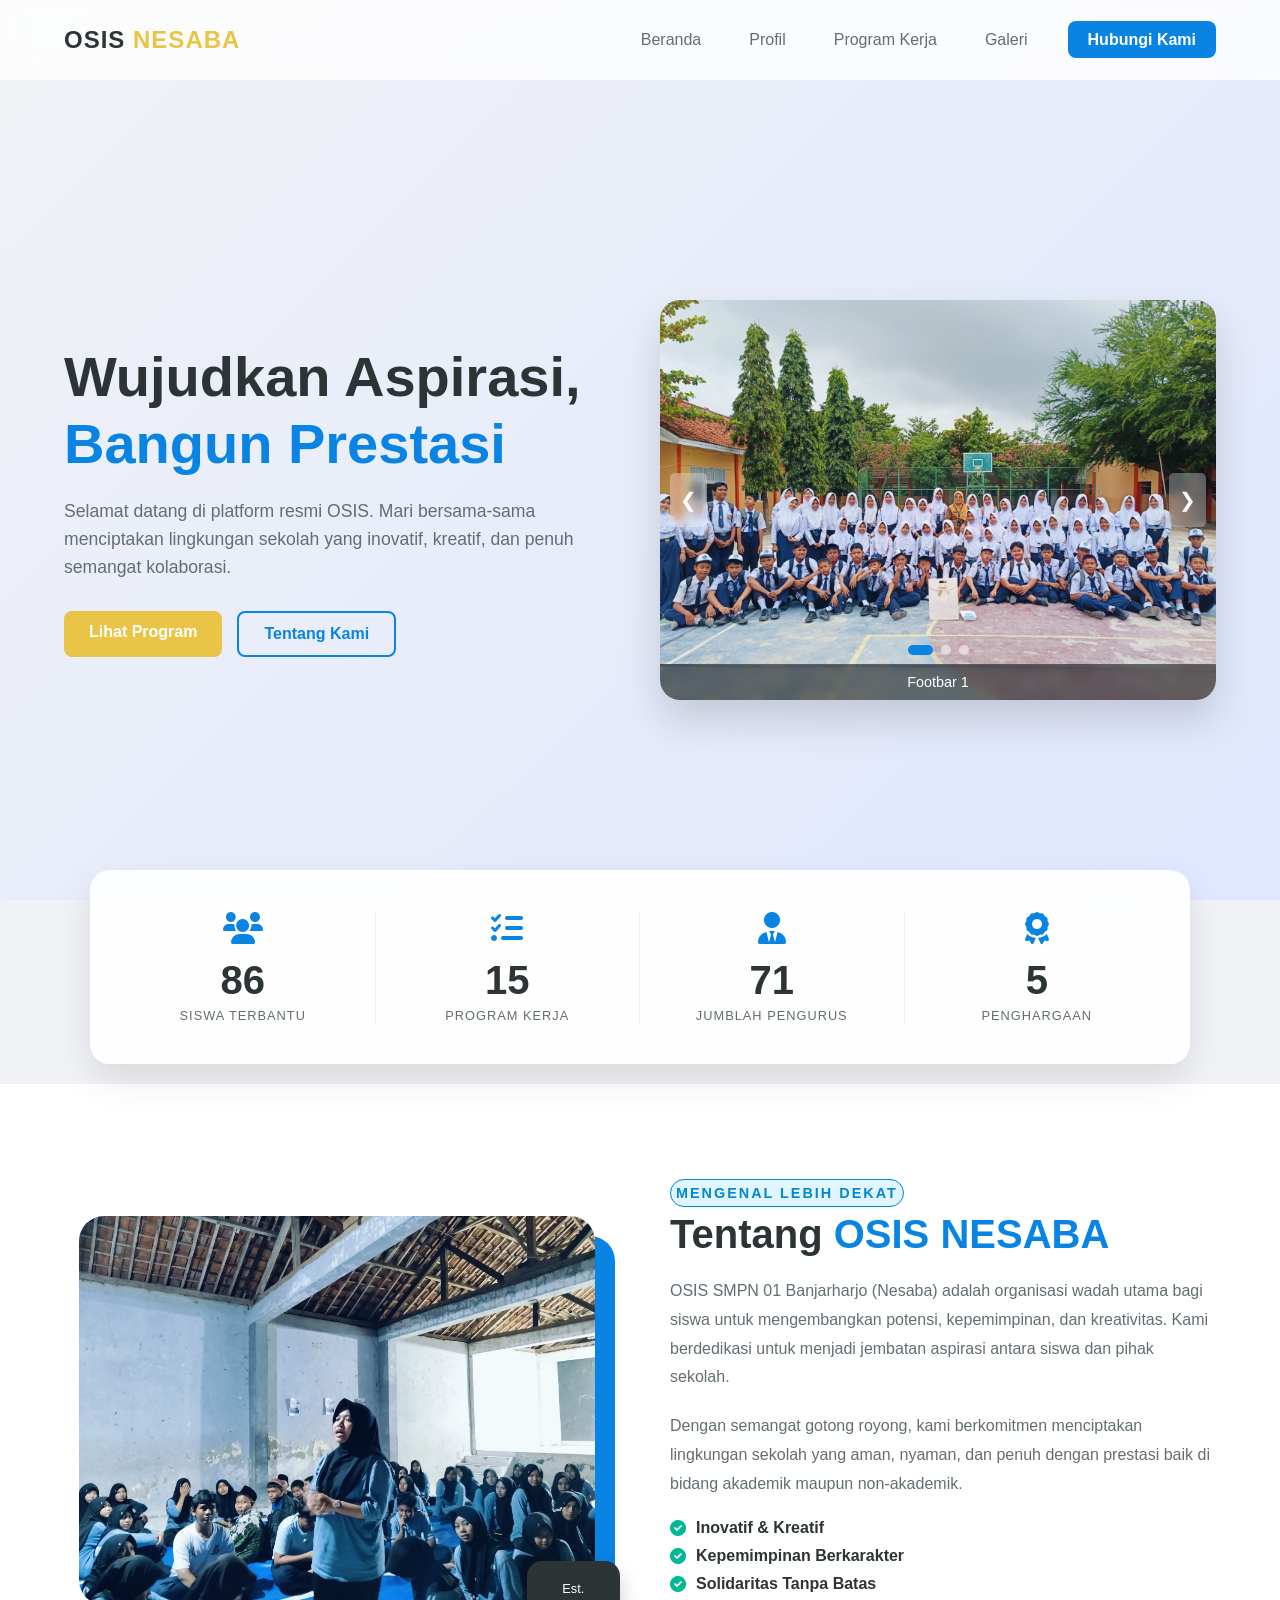
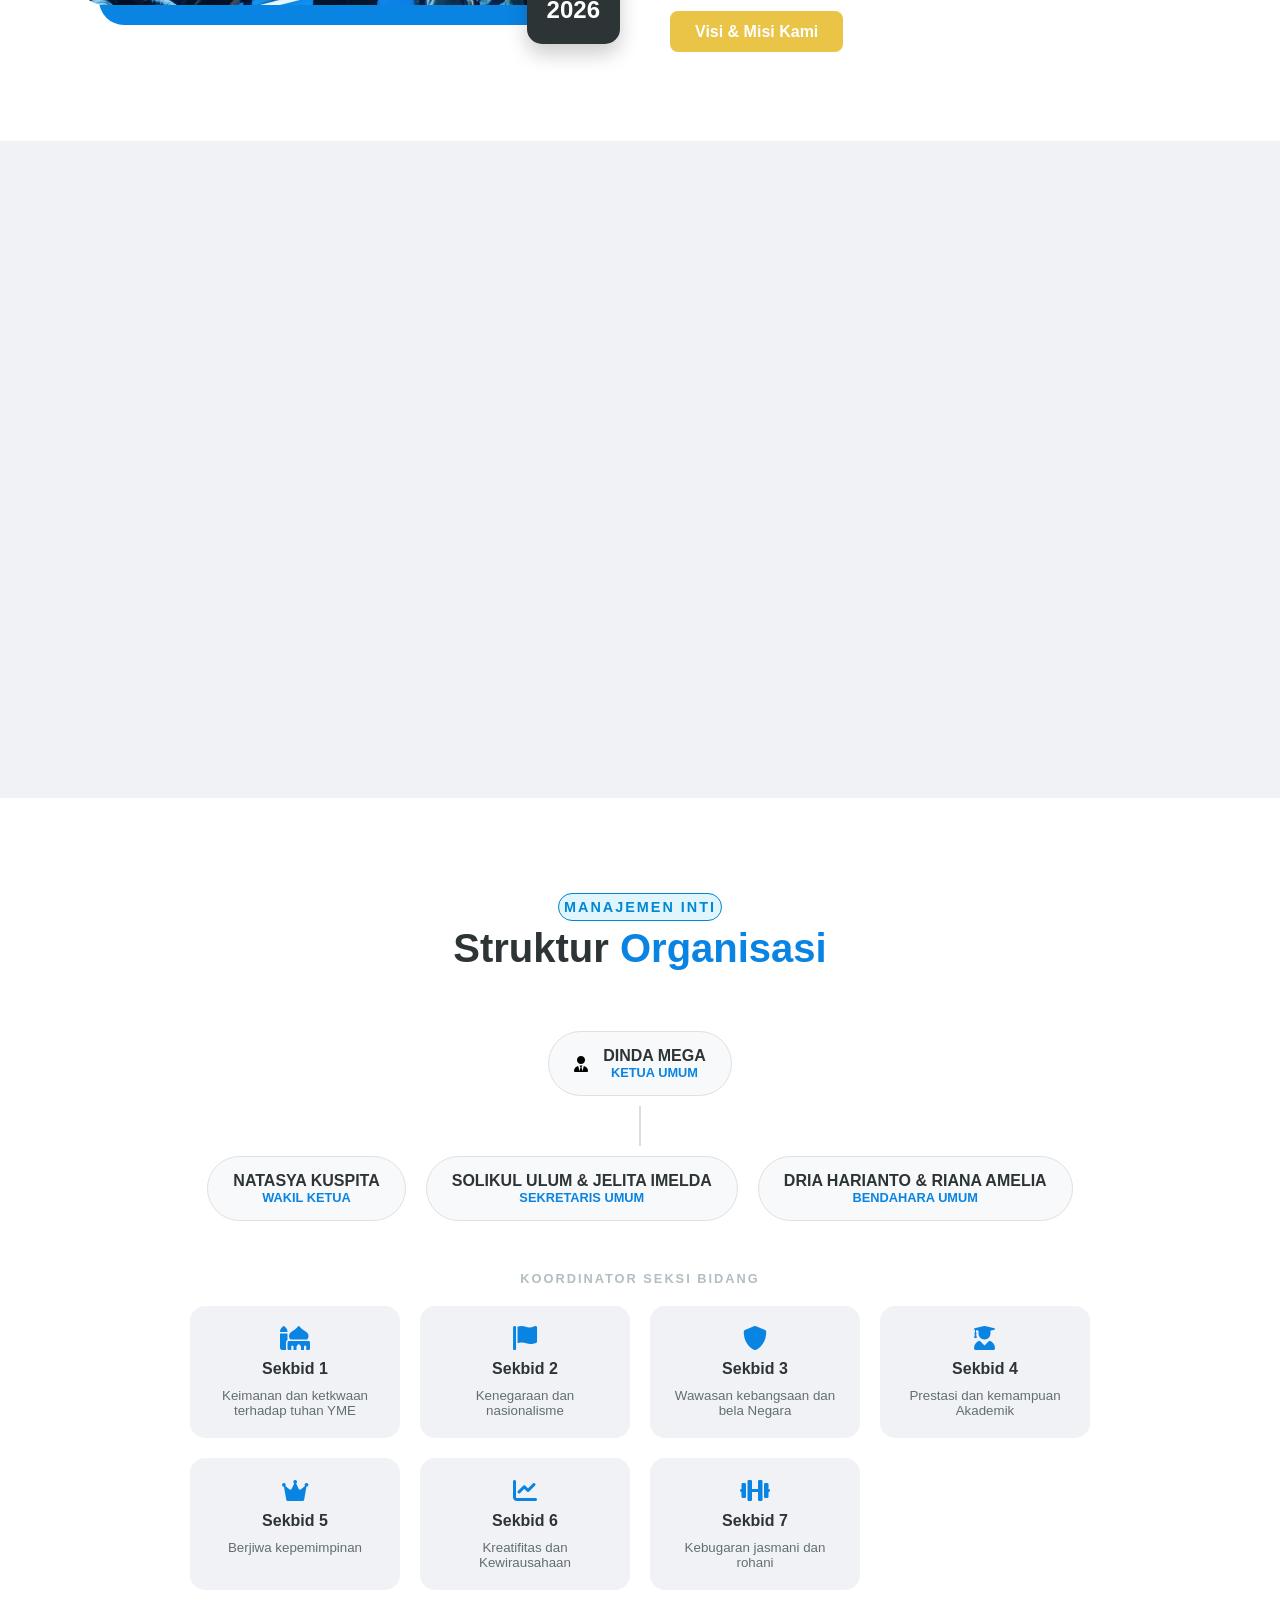
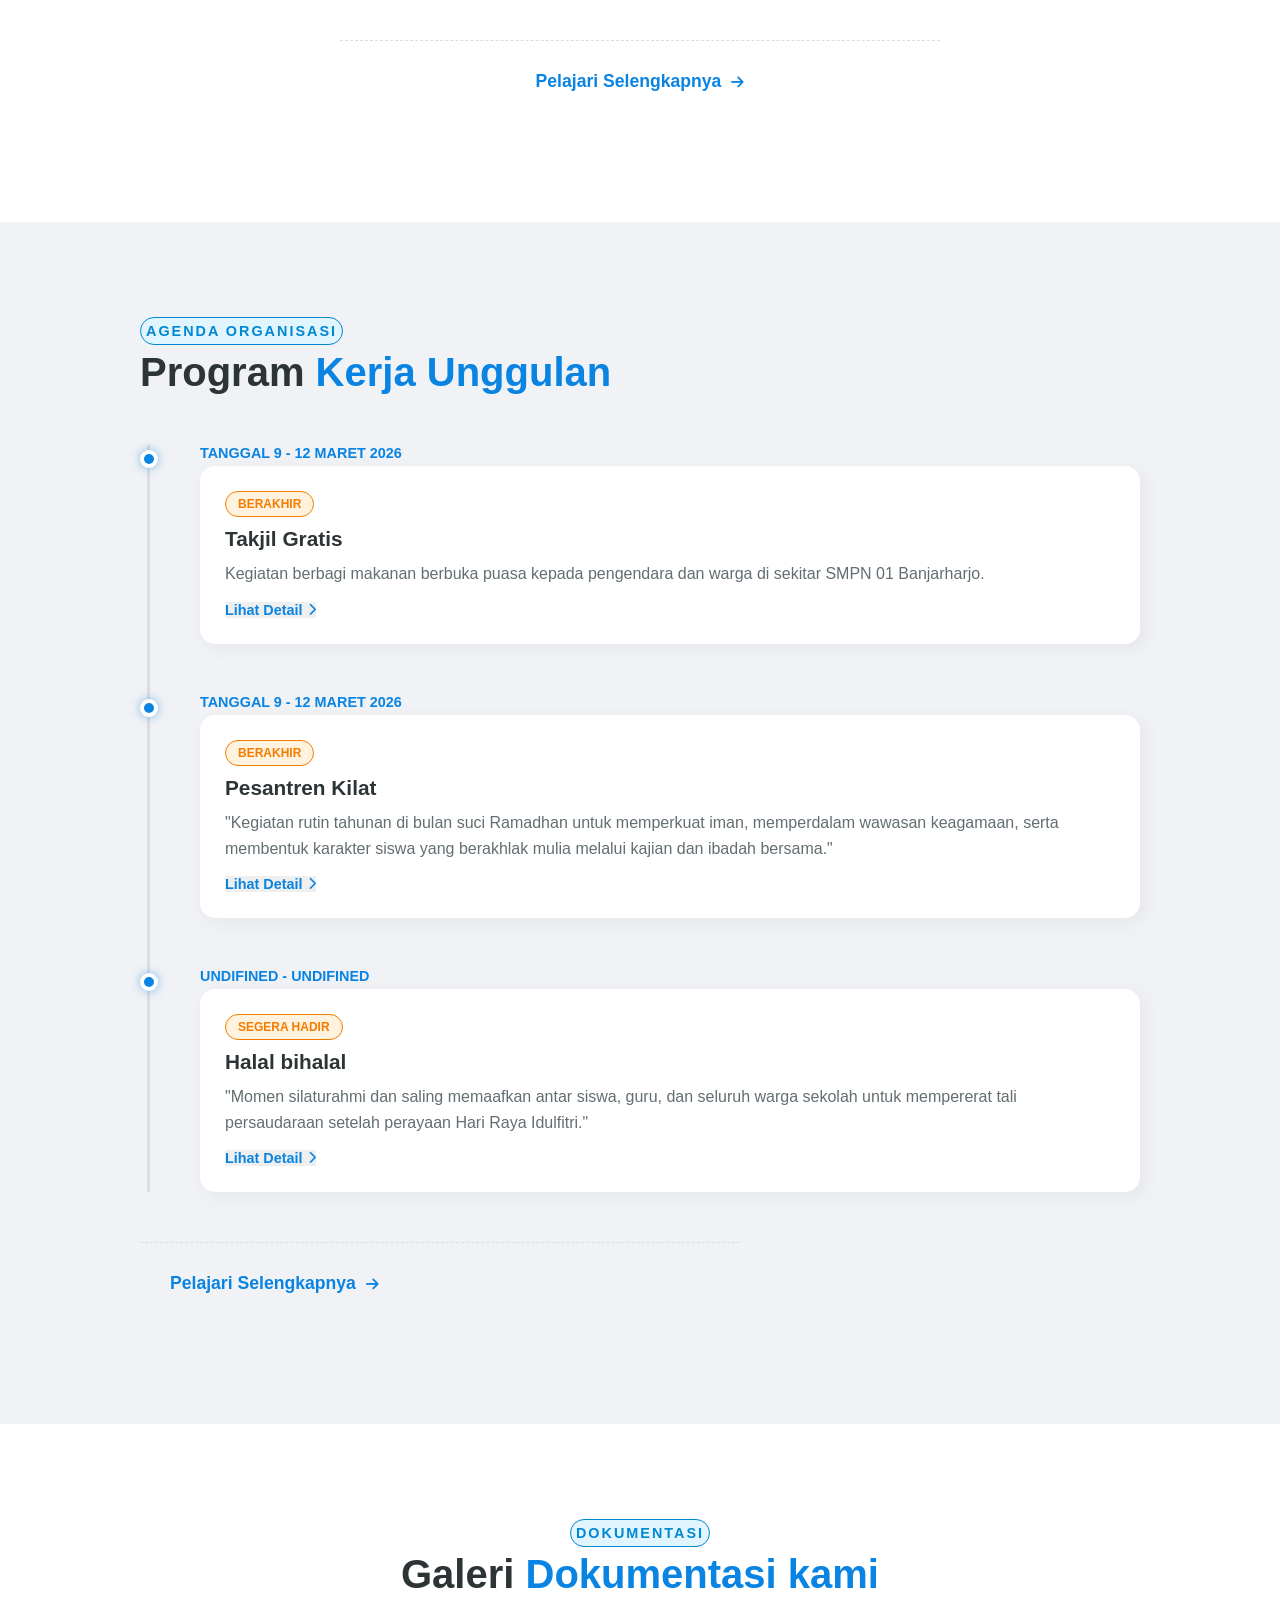
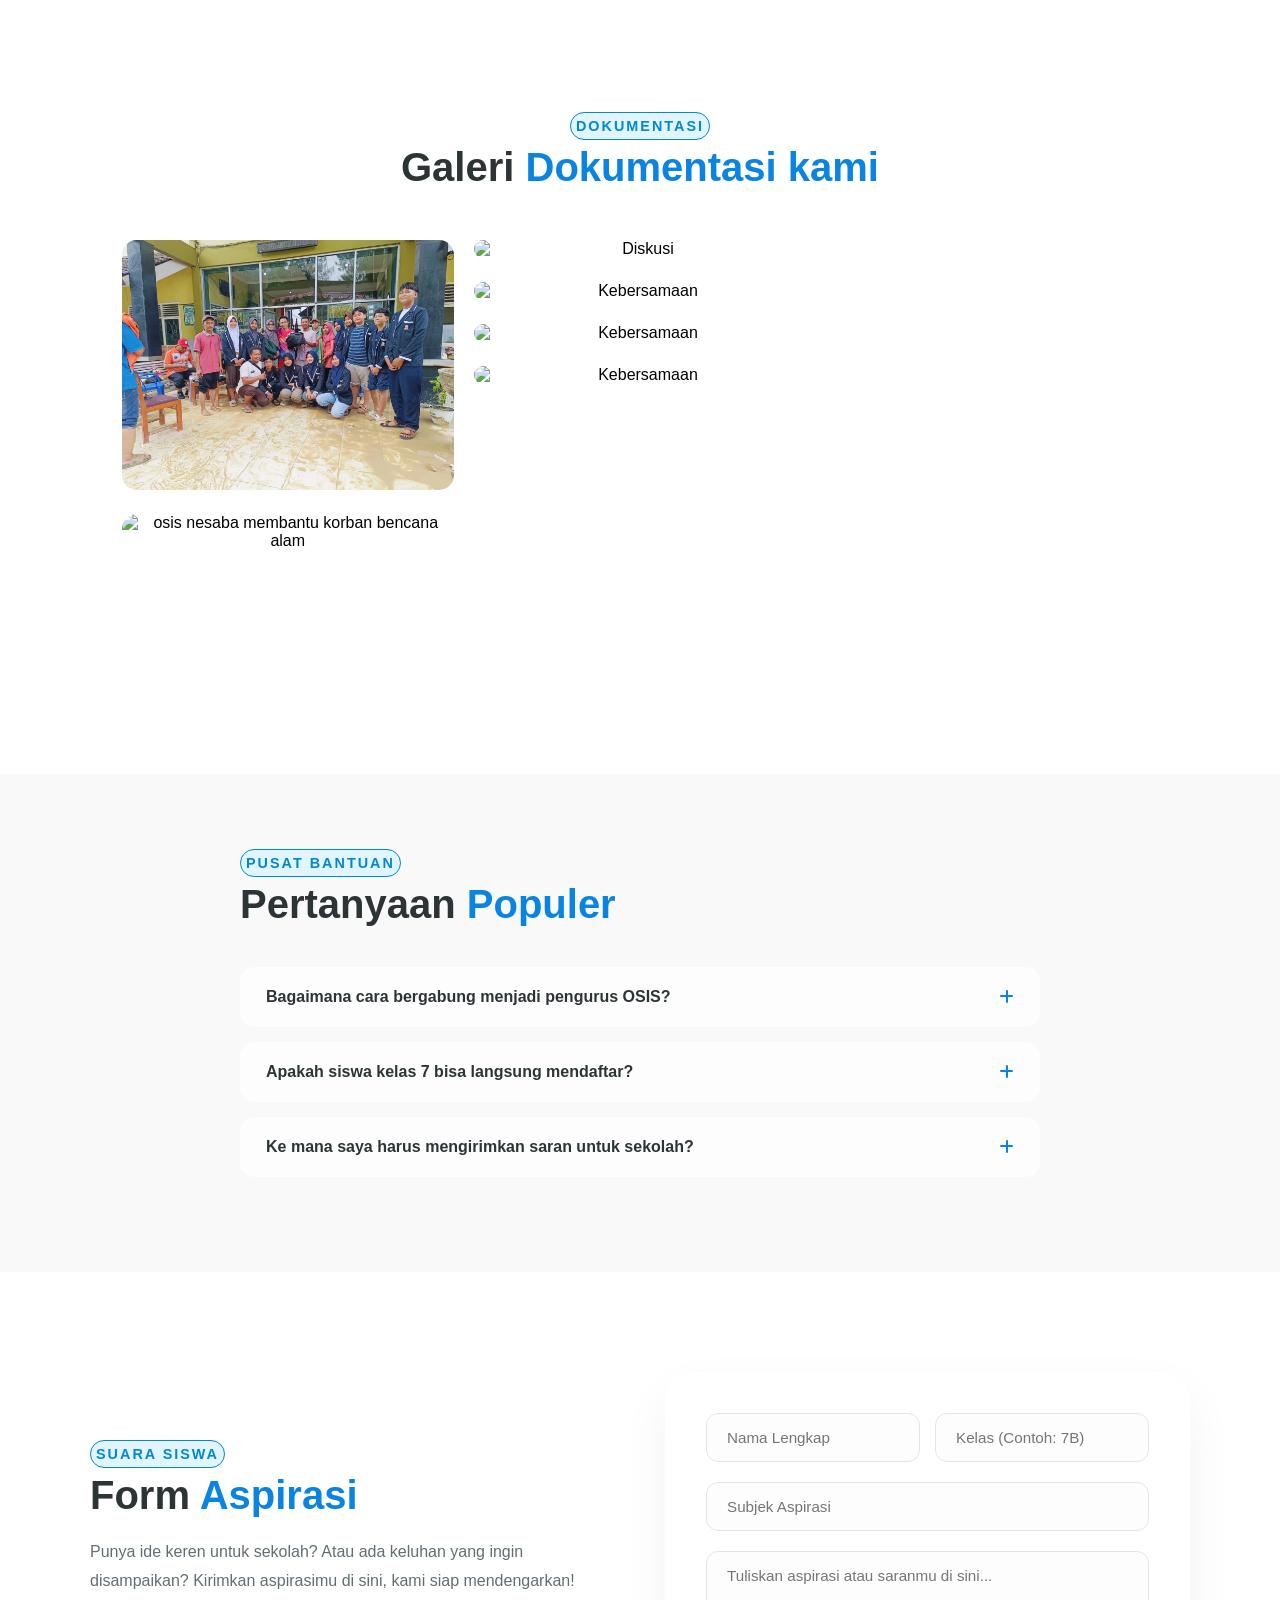
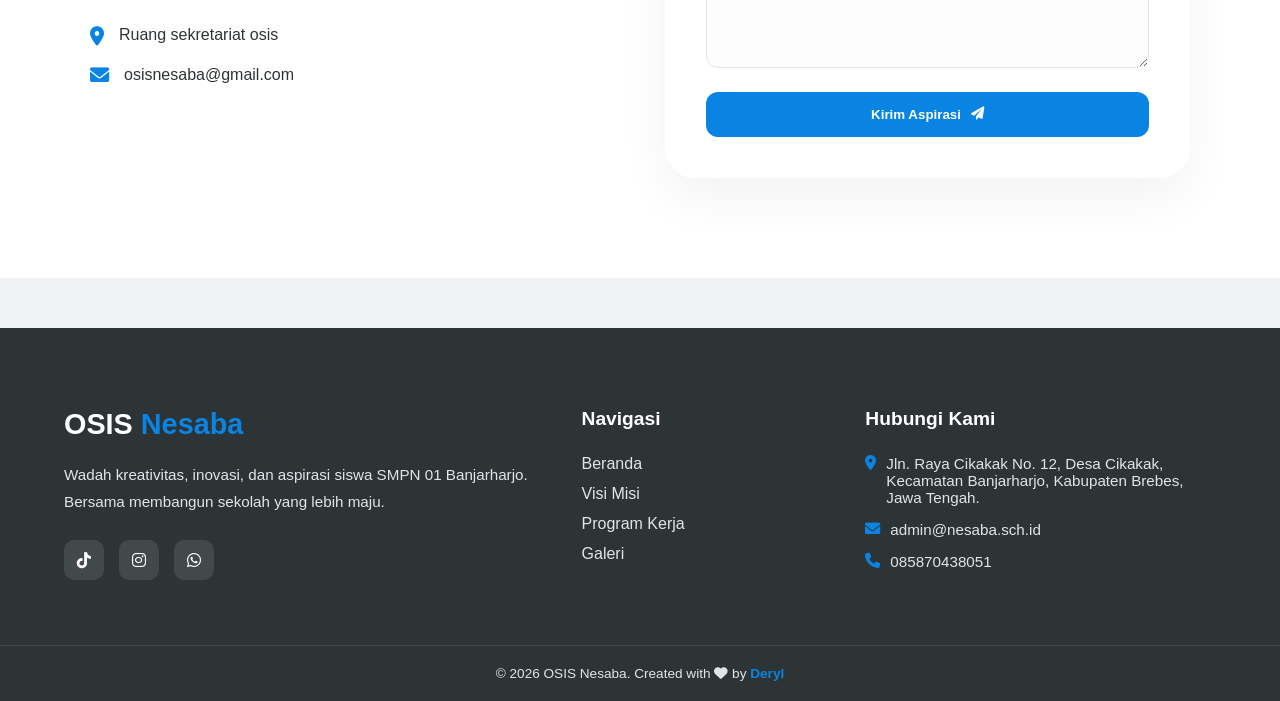
==== index.html @ 4fe81fcf "Update index.html" ====
<!DOCTYPE html>
<html lang="id">

<head>
        <meta charset="UTF-8">
        <meta name="viewport" content="width=device-width, initial-scale=1.0">

        <title>OSIS Nesaba - Website Resmi Organisasi Siswa SMPN 01 Banjarharjo</title>
        <meta name="google-site-verification" content="QW-5zHSH4IyG6SMy3wNovqi9JzsUVJ2Cz_3qcy5ZqGo" />
        <meta name="description"
            content="Portal resmi OSIS Nesaba (SMPN 01 Banjarharjo). Temukan informasi program kerja, galeri kegiatan, dan sampaikan aspirasimu untuk sekolah yang lebih maju.">
        <meta name="author" content="Deryl">
        <meta property="og:type" content="website">
        <meta property="og:title" content="OSIS Nesaba - Bergerak Bersama untuk Sekolah">
        <meta property="og:description"
            content="Cek program kerja dan dokumentasi seru kami di website resmi OSIS Nesaba!">
        <link rel="stylesheet" href="css/style.css">
        <link rel="icon" href="logoosis.webp" type="image/webp">
        <link rel="stylesheet" href="https://cdnjs.cloudflare.com/ajax/libs/font-awesome/6.0.0/css/all.min.css">
        <meta property="og:image" content="img/osis.webp">
</head>

<body>

<div class="cursor-dot"></div>
<div class="cursor-outline"></div>

    <nav class="navbar">
        <div class="nav-container">
            <a href="#" class="nav-logo">OSIS <span>NESABA</span></a>

            <ul class="nav-menu" id="nav-menu">
                <li><a href="#" class="nav-link">Beranda</a></li>
                <li><a href="#profil" class="nav-link">Profil</a></li>
                <li><a href="pages/programkerja.html" class="nav-link">Program Kerja</a></li>
                <li><a href="#galeri" class="nav-link">Galeri</a></li>
                <li><a href="#kontak" class="nav-cta">Hubungi Kami</a></li>
            </ul>

            <div class="nav-hamburger" id="hamburger">
                <i class="fas fa-bars"></i>
            </div>
        </div>
    </nav>

    <section class="hero" id="home reveal">
        <div class="hero-container">
            <div class="hero-content">
                <h1 class="hero-title">Wujudkan Aspirasi, <br><span>Bangun Prestasi</span></h1>
                <p class="hero-description">
                    Selamat datang di platform resmi OSIS. Mari bersama-sama menciptakan lingkungan sekolah yang
                    inovatif, kreatif, dan penuh semangat kolaborasi.
                </p>
                <div class="hero-btns">
                    <a href="#program" class="btn-primary">Lihat Program</a>
                    <a href="#profil" class="btn-secondary">Tentang Kami</a>
                </div>
            </div>

            <div class="hero-image-container">
                <div class="slider">
                    <div class="slide active">
                        <img src="img/osis.webp" alt="Footbar osis nesaba" class="hero-img">
                        <div class="slide-caption">Footbar 1</div>
                    </div>
                    <div class="slide">
                        <img src="img/osispramuka.webp"
                            alt="Kegiatan kolaborasi OSIS Nesaba dan Pramuka SMPN 01 Banjarharjo" class="hero-img">
                        <div class="slide-caption">Footbar 2</div>
                    </div>
                    <div class="slide">
                        <img src="img/latihan.webp" alt="Kegiatan latihan PBB osis nesaba" class="hero-img">
                        <div class="slide-caption">Latihan PBB</div>
                    </div>
                </div>

                <button class="prev-btn" onclick="changeSlide(-1)">&#10094;</button>
                <button class="next-btn" onclick="changeSlide(1)">&#10095;</button>

                <div class="dots-container">
                    <span class="dot active" onclick="currentSlide(0)"></span>
                    <span class="dot" onclick="currentSlide(1)"></span>
                    <span class="dot" onclick="currentSlide(2)"></span>
                </div>
            </div>
        </div>
    </section>

    <section class="stats reveal">
        <div class="stats-container">
            <div class="stat-item">
                <div class="stat-icon"><i class="fas fa-users"></i></div>
                <h2 class="stat-number" data-target="90">0</h2>
                <p class="stat-label">Siswa Terbantu</p>
            </div>

            <div class="stat-item">
                <div class="stat-icon"><i class="fas fa-tasks"></i></div>
                <h2 class="stat-number" data-target="15">0</h2>
                <p class="stat-label">Program Kerja</p>
            </div>

            <div class="stat-item">
                <div class="stat-icon"><i class="fa-solid fa-user-tie"></i></div>
                <h2 class="stat-number" data-target="71">0</h2>
                <p class="stat-label">Jumblah Pengurus</p>
            </div>

            <div class="stat-item">
                <div class="stat-icon"><i class="fas fa-award"></i></div>
                <h2 class="stat-number" data-target="5">0</h2>
                <p class="stat-label">Penghargaan</p>
            </div>
        </div>
    </section>

    <section class="about reveal" id="profil">
        <div class="about-container">
            <div class="about-image">
                <div class="image-wrapper">
                    <img src="img/public.webp" alt="Kegiatan public speaking osis nesaba">
                    <div class="experience-badge">
                        <span>Est.</span>
                        <p>2026</p>
                    </div>
                </div>
            </div>

            <div class="about-content">
                <span class="sub-title">Mengenal Lebih Dekat</span>
                <h2 class="section-title">Tentang <span>OSIS NESABA</span></h2>
                <p class="about-text">
                    OSIS SMPN 01 Banjarharjo (Nesaba) adalah organisasi wadah utama bagi siswa untuk mengembangkan
                    potensi, kepemimpinan, dan kreativitas. Kami berdedikasi untuk menjadi jembatan aspirasi antara
                    siswa dan pihak sekolah.
                </p>
                <p class="about-text">
                    Dengan semangat gotong royong, kami berkomitmen menciptakan lingkungan sekolah yang aman, nyaman,
                    dan penuh dengan prestasi baik di bidang akademik maupun non-akademik.
                </p>

                <div class="about-features">
                    <div class="feature-item">
                        <i class="fas fa-check-circle"></i>
                        <span>Inovatif & Kreatif</span>
                    </div>
                    <div class="feature-item">
                        <i class="fas fa-check-circle"></i>
                        <span>Kepemimpinan Berkarakter</span>
                    </div>
                    <div class="feature-item">
                        <i class="fas fa-check-circle"></i>
                        <span>Solidaritas Tanpa Batas</span>
                    </div>
                </div>

                <a href="#visi-misi" class="btn-primary">Visi & Misi Kami</a>
            </div>
        </div>
    </section>

    <section class="visi-misi reveal" id="visi-misi">
        <div class="vm-container">
            <div class="visi-box">
                <span class="sub-title">Cita-Cita Kami</span>
                <h2 class="section-title">Visi <span>OSIS</span></h2>
                <div class="visi-content">
                    <p>"Mewujudkan OSIS yang GEMILANG "Gigih, Empati, Mandiri, Serta Langkah Nyata" demi terciptanya
                        lingkungan sekolah yang inspiratif dan berintegritas."</p>
                </div>
            </div>

            <div class="misi-box">
                <span class="sub-title">Langkah Strategis</span>
                <h2 class="section-title">Misi <span>Kami</span></h2>
                <ul class="misi-list">
                    <li>
                        <div class="misi-number">01</div>
                        <p>Meningkatkan Ketaqwaan: Menyelenggarakan kegiatan keagamaan yang inovatif untuk memperkuat karakter religius seluruh siswa.</p>
                    </li>
                    <li>
                        <div class="misi-number">02</div>
                        <p>Mengembangkan Potensi Siswa: Menjadi wadah bagi siswa dalam mengasah minat dan bakat, baik di bidang akademik, olahraga, maupun seni</p>
                    </li>
                    <li>
                        <div class="misi-number">03</div>
                        <p>Membangun Jiwa Kepemimpinan: Melatih kemandirian dan tanggung jawab siswa melalui manajemen organisasi yang solid dan transparan.</p>
                    </li>
                    <li>
                        <div class="misi-number">04</div>
                        <p>Aksi Nyata untuk Lingkungan: Berkontribusi positif dalam menjaga kebersihan, ketertiban, dan nama baik sekolah melalui program kerja yang konkret.</p>
                    </li>
                </ul>
            </div>
        </div>
    </section>

    <section class="org-structure reveal" id="struktur">
        <div class="org-container">
            <span class="sub-title">Manajemen Inti</span>
            <h2 class="section-title">Struktur <span>Organisasi</span></h2>

            <div class="tree-wrapper">
                <div class="tree-level level-1">
                    <div class="member-info">
                        <i class="fa-solid fa-user-tie"></i>
                        <div class="member-text">
                            <h3>DINDA MEGA</h3>
                            <p>Ketua Umum</p>
                        </div>
                    </div>
                </div>

                <div class="tree-line"></div>

                <div class="tree-level level-2">
                    <div class="member-info">
                        <div class="member-text">
                            <h3>NATASYA KUSPITA</h3>
                            <p>Wakil Ketua</p>
                        </div>
                    </div>
                    <div class="member-info">
                        <div class="member-text">
                            <h3>SOLIKUL ULUM & JELITA IMELDA</h3>
                            <p>Sekretaris Umum</p>
                        </div>
                    </div>
                    <div class="member-info">
                        <div class="member-text">
                            <h3>DRIA HARIANTO & RIANA AMELIA</h3>
                            <p>Bendahara Umum</p>
                        </div>
                    </div>
                </div>

                <div class="tree-label-divider">Koordinator Seksi Bidang</div>

                <div class="tree-level level-3">
                    <div class="dept-item">
                        <i class="fas fa-mosque"></i>
                        <span>Sekbid 1</span>
                        <small>Keimanan dan ketkwaan terhadap tuhan YME</small>
                    </div>
                    <div class="dept-item">
                        <i class="fas fa-flag"></i>
                        <span>Sekbid 2</span>
                        <small>Kenegaraan dan nasionalisme</small>
                    </div>
                    <div class="dept-item">
                        <i class="fas fa-shield-alt"></i>
                        <span>Sekbid 3</span>
                        <small>Wawasan kebangsaan dan bela Negara</small>
                    </div>
                    <div class="dept-item">
                        <i class="fas fa-user-graduate"></i>
                        <span>Sekbid 4</span>
                        <small>Prestasi dan kemampuan Akademik</small>
                    </div>
                    <div class="dept-item">
                        <i class="fas fa-crown"></i>
                        <span>Sekbid 5</span>
                        <small>Berjiwa kepemimpinan</small>
                    </div>
                    <div class="dept-item">
                        <i class="fas fa-chart-line"></i>
                        <span>Sekbid 6</span>
                        <small>Kreatifitas dan Kewirausahaan</small>
                    </div>
                    <div class="dept-item">
                        <i class="fas fa-dumbbell"></i>
                        <span>Sekbid 7</span>
                        <small>Kebugaran jasmani dan rohani</small>
                    </div>
                </div>
                <div class="more-info-area">
                    <a href="pages/sekbid.html" class="learn-more-link">
                        Pelajari Selengkapnya <i class="fas fa-arrow-right"></i>
                    </a>
                </div>
            </div>
        </div>
        </div>
    </section>

    <section class="proker reveal" id="program">
        <div class="proker-container">
            <span class="sub-title">Agenda Organisasi</span>
            <h2 class="section-title">Program <span>Kerja Unggulan</span></h2>

            <div class="timeline">
                <div class="timeline-item">
                    <div class="timeline-dot"></div>
                    <div class="timeline-date">Tanggal 9 - 12 Maret 2026</div>
                    <div class="timeline-content">
                        <div class="status-badge status-upcoming">Berakhir</div>
                        <h3>Takjil Gratis</h3>
                        <p>Kegiatan berbagi makanan berbuka puasa kepada pengendara dan warga di sekitar SMPN 01 Banjarharjo.</p>
                        <button class="view-detail" onclick="showDetail(
    'Takjil Gratis', 
    'Kegiatan berbagi makanan berbuka puasa kepada pengendara dan warga di sekitar SMPN 01 Banjarharjo.', 
    '9 - 11 Maret, Ramadhan 1447H', 
    '15:30 WIB - Selesai'
)">
                            Lihat Detail <i class="fas fa-chevron-right"></i>
                        </button>
                    </div>
                </div>

                <div class="timeline-item">
                    <div class="timeline-dot"></div>
                    <div class="timeline-date">Tanggal 9 - 12 Maret 2026</div>
                    <div class="timeline-content">
                        <div class="status-badge status-upcoming">Berakhir</div>
                        <h3>Pesantren Kilat</h3>
                        <p>"Kegiatan rutin tahunan di bulan suci Ramadhan untuk memperkuat iman, memperdalam wawasan
                            keagamaan, serta membentuk karakter siswa yang berakhlak mulia melalui kajian dan ibadah
                            bersama."</p>
                        <button class="view-detail" onclick="showDetail(
    'Pesantren kilat', 
    'Kegiatan rutin tahunan di bulan suci Ramadhan untuk memperkuat iman memperdalam wawasan keagamaan serta membentuk karakter siswa yang berakhlak mulia melalui kajian dan ibadah bersama.', 
    '9 - 12 Maret, Ramadhan 1447H', 
    '07:15 WIB - 12.00 WIB'
)">
                            Lihat Detail <i class="fas fa-chevron-right"></i>
                        </button>
                    </div>
                </div>

                <div class="timeline-item">
                    <div class="timeline-dot"></div>
                    <div class="timeline-date">undifined - undifined</div>
                    <div class="timeline-content">
                        <div class="status-badge status-upcoming">Segera Hadir</div>
                        <h3>Halal bihalal</h3>
                        <p>"Momen silaturahmi dan saling memaafkan antar siswa, guru, dan seluruh warga sekolah untuk
                            mempererat tali persaudaraan setelah perayaan Hari Raya Idulfitri."</p>
                        <button class="view-detail" onclick="showDetail(
    'Halal bihalal', 
    'Momen silaturahmi dan saling memaafkan antar siswa, guru, dan seluruh warga sekolah untuk mempererat tali persaudaraan setelah perayaan Hari Raya Idulfitri.', 
    'undifined', 
    'undifined - undefined'
)">
                            Lihat Detail <i class="fas fa-chevron-right"></i>
                        </button>
                    </div>
                </div>
            </div>
            <div class="more-info-area">
                <a href="pages/programkerja.html" class="learn-more-link">
                    Pelajari Selengkapnya <i class="fas fa-arrow-right"></i>
                </a>
            </div>
        </div>
        </div>
        </div>
    </section>

    <section class="gallery reveal" id="galeri">
        <div class="gallery-container">
            <span class="sub-title">Dokumentasi</span>
            <h2 class="section-title">Galeri <span>Dokumentasi kami</span></h2>

            <section class="gallery reveal" id="galeri">
        <div class="gallery-container">
            <span class="sub-title">Dokumentasi</span>
            <h2 class="section-title">Galeri <span>Dokumentasi kami</span></h2>

            <div class="masonry-wrapper">
                <div class="masonry-item">
                    <img src="img/kegiatan.webp"
                        alt="Osis nesaba membantu korban bencana alam">
                    <div class="photo-info">Membantu korban Banjir</div>
                </div>

                <div class="masonry-item">
                    <img src="img/kegiatanZ1"
                        alt="osis nesaba membantu korban bencana alam">
                    <div class="photo-info">persiapan!!</div>
                </div>

                <div class="masonry-item">
                    <img src="https://placehold.co/300x300" alt="Diskusi">
                    <div class="photo-info">Masukan Text</div>
                </div>

                <div class="masonry-item">
                    <img src="https://placehold.co/300x300"
                        alt="Kebersamaan">
                    <div class="photo-info">Masukan Text</div>
                </div>
                <div class="masonry-item">
                    <img src="https://placehold.co/600x400"
                        alt="Kebersamaan">
                    <div class="photo-info">Masukan Text</div>
                </div>
                <div class="masonry-item">
                    <img src="https://placehold.co/400x600"
                        alt="Kebersamaan">
                    <div class="photo-info">Masukan Text</div>
                </div>
            </div>
        </div>
        </div>
    </section>

    <section class="faq reveal" id="bantuan">
        <div class="faq-container">
            <span class="sub-title">Pusat Bantuan</span>
            <h2 class="section-title">Pertanyaan <span>Populer</span></h2>

            <div class="faq-wrapper">
                <div class="faq-item">
                    <div class="faq-question">
                        <h3>Bagaimana cara bergabung menjadi pengurus OSIS?</h3>
                        <i class="fas fa-plus"></i>
                    </div>
                    <div class="faq-answer">
                        <p>Pendaftaran pengurus OSIS dibuka setiap awal tahun ajaran baru. Kamu bisa mengikuti seleksi
                            administrasi, wawancara, dan LDKS yang akan diumumkan melalui website ini dan mading
                            sekolah.</p>
                    </div>
                </div>

                <div class="faq-item">
                    <div class="faq-question">
                        <h3>Apakah siswa kelas 7 bisa langsung mendaftar?</h3>
                        <i class="fas fa-plus"></i>
                    </div>
                    <div class="faq-answer">
                        <p>Tentu saja! Kami sangat membuka kesempatan bagi adik-adik kelas 7 untuk mulai belajar
                            berorganisasi sejak dini di OSIS Nesaba.</p>
                    </div>
                </div>

                <div class="faq-item">
                    <div class="faq-question">
                        <h3>Ke mana saya harus mengirimkan saran untuk sekolah?</h3>
                        <i class="fas fa-plus"></i>
                    </div>
                    <div class="faq-answer">
                        <p>Kamu bisa menghubungi Seksi Bidang terkait atau langsung mengirimkan pesan melalui media
                            sosial resmi OSIS Nesaba di TikTok atau Instagram.</p>
                    </div>
                </div>
            </div>
        </div>
    </section>

    <section class="aspiration reveal" id="kontak">
        <div class="aspiration-container">
            <div class="aspiration-info">
                <span class="sub-title">Suara Siswa</span>
                <h2 class="section-title">Form <span>Aspirasi</span></h2>
                <p>Punya ide keren untuk sekolah? Atau ada keluhan yang ingin disampaikan? Kirimkan aspirasimu di sini,
                    kami siap mendengarkan!</p>

                <div class="contact-meta">
                    <div class="meta-item">
                        <i class="fas fa-map-marker-alt"></i>
                        <span>Ruang sekretariat osis</span>
                    </div>
                    <div class="meta-item">
                        <i class="fas fa-envelope"></i>
                        <span>osisnesaba@gmail.com</span>
                    </div>
                </div>
            </div>

            <div class="aspiration-form">
                <form id="contactForm">
                    <div class="input-group">
                        <input type="text" id="name" placeholder="Nama Lengkap" required>
                        <input type="text" id="class" placeholder="Kelas (Contoh: 7B)" required>
                    </div>
                    <input type="text" id="subject" placeholder="Subjek Aspirasi" required>
                    <textarea id="message" rows="5" placeholder="Tuliskan aspirasi atau saranmu di sini..."
                        required></textarea>

                    <button type="submit" class="btn-submit">
                        <span>Kirim Aspirasi</span>
                        <i class="fas fa-paper-plane"></i>
                    </button>
                </form>
            </div>
        </div>
    </section>

    <footer class="footer">
        <div class="footer-container">
            <div class="footer-brand">
                <h2 class="footer-logo">OSIS <span>Nesaba</span></h2>
                <p>Wadah kreativitas, inovasi, dan aspirasi siswa SMPN 01 Banjarharjo. Bersama membangun sekolah yang
                    lebih maju.</p>
                <div class="footer-social">
                    <a href="https://www.tiktok.com/@osis.nesaba24.25" class="social-icon"><i
                            class="fab fa-tiktok"></i></a>
                    <a href="https://www.instagram.com/OSIS SMPN 01 BANJARHARJO/" target="_blank" class="social-icon"><i
                            class="fab fa-instagram"></i></a>
                    <a href="https://wa.me/6285870438051?text=Ada saran!" class="social-icon"><i
                            class="fab fa-whatsapp"></i></a>
                </div>
            </div>

            <div class="footer-links">
                <h3>Navigasi</h3>
                <ul>
                    <li><a href="#">Beranda</a></li>
                    <li><a href="#profil">Visi Misi</a></li>
                    <li><a href="#program">Program Kerja</a></li>
                    <li><a href="#galeri">Galeri</a></li>
                </ul>
            </div>

            <div class="footer-contact">
                <h3>Hubungi Kami</h3>
                <p><i class="fas fa-map-marker-alt"></i> Jln. Raya Cikakak No. 12, Desa Cikakak, Kecamatan Banjarharjo,
                    Kabupaten Brebes, Jawa Tengah.</p>
                <p><i class="fas fa-envelope"></i> admin@nesaba.sch.id</p>
                <p><i class="fas fa-phone"></i> 085870438051</p>
            </div>
        </div>

        <div class="footer-bottom">
            <p>&copy; 2026 OSIS Nesaba. Created with <i class="fas fa-heart"></i> by <span>Deryl</span></p>
        </div>
    </footer>

    <div id="prokerModal" class="modal">
        <div class="modal-content">
            <span class="close-modal">&times;</span>
            <div id="modal-data">
            </div>
        </div>
    </div>

    <script>
        const hamburger = document.getElementById('hamburger');
        const navMenu = document.getElementById('nav-menu');

        hamburger.addEventListener('click', () => {
            // Menampilkan menu
            navMenu.classList.toggle('active');

            // Animasi ikon hamburger
            hamburger.classList.toggle('toggle');
        });

        // Menutup menu secara otomatis saat salah satu link diklik
        document.querySelectorAll('.nav-link, .nav-cta').forEach(link => {
            link.addEventListener('click', () => {
                navMenu.classList.remove('active');
                hamburger.classList.remove('toggle');
            });
        });

        let currentSlideIndex = 0;
        const slides = document.querySelectorAll('.slide');
        const dots = document.querySelectorAll('.dot');

        function showSlides(n) {
            if (n >= slides.length) { currentSlideIndex = 0; }
            if (n < 0) { currentSlideIndex = slides.length - 1; }

            // Sembunyikan semua slide
            slides.forEach(slide => slide.classList.remove('active'));
            dots.forEach(dot => dot.classList.remove('active'));

            // Tampilkan slide yang dipilih
            slides[currentSlideIndex].classList.add('active');
            dots[currentSlideIndex].classList.add('active');
        }

        function changeSlide(n) {
            showSlides(currentSlideIndex += n);
        }

        function currentSlide(n) {
            showSlides(currentSlideIndex = n);
        }

        // Otomatis ganti foto setiap 5 detik
        setInterval(() => {
            changeSlide(1);
        }, 5000);

        const counters = document.querySelectorAll('.stat-number');
        const speed = 200; // Semakin kecil angka, semakin cepat

        const startCounter = () => {
            counters.forEach(counter => {
                const updateCount = () => {
                    const target = +counter.getAttribute('data-target');
                    const count = +counter.innerText;
                    const inc = target / speed;

                    if (count < target) {
                        counter.innerText = Math.ceil(count + inc);
                        setTimeout(updateCount, 15);
                    } else {
                        counter.innerText = target;
                    }
                };
                updateCount();
            });
        };

        // Menjalankan animasi saat section terlihat di layar (Intersection Observer)
        const observerOptions = {
            threshold: 0.5
        };

        const observer = new IntersectionObserver((entries) => {
            entries.forEach(entry => {
                if (entry.isIntersecting) {
                    startCounter();
                    observer.unobserve(entry.target);
                }
            });
        }, observerOptions);

        observer.observe(document.querySelector('.stats'));

        function reveal() {
            const reveals = document.querySelectorAll(".reveal");

            reveals.forEach((element) => {
                const windowHeight = window.innerHeight;
                const elementTop = element.getBoundingClientRect().top;
                const elementBottom = element.getBoundingClientRect().bottom;
                const elementVisible = 100; // Sensitivitas kemunculan

                // Jika bagian atas elemen masuk ke layar
                if (elementTop < windowHeight - elementVisible && elementBottom > 0) {
                    element.classList.add("active");
                }
                // Jika elemen keluar dari layar (scroll jauh ke atas atau bawah)
                else {
                    element.classList.remove("active");
                }
            });
        }

        // Pantau setiap kali scroll
        window.addEventListener("scroll", reveal);

        // Cek posisi saat pertama kali halaman dibuka
        reveal();

        const faqItems = document.querySelectorAll('.faq-item');

        faqItems.forEach(item => {
            const question = item.querySelector('.faq-question');

            question.addEventListener('click', () => {
                // Menutup FAQ lain yang mungkin masih terbuka (opsional)
                faqItems.forEach(otherItem => {
                    if (otherItem !== item) {
                        otherItem.classList.remove('active');
                    }
                });

                // Buka/Tutup item yang diklik
                item.classList.toggle('active');
            });
        });

        document.getElementById('contactForm').addEventListener('submit', function (e) {
            e.preventDefault();

            // Animasi tombol saat loading
            const btn = this.querySelector('.btn-submit');
            const originalText = btn.innerHTML;

            btn.innerHTML = '<span>Mengirim...</span> <i class="fas fa-spinner fa-spin"></i>';
            btn.style.opacity = '0.7';
            btn.disabled = true;

            // Simulasi pengiriman (nantinya bisa kamu hubungkan ke API/Backend)
            setTimeout(() => {
                alert('Terima kasih! Aspirasimu telah kami terima.');
                btn.innerHTML = originalText;
                btn.style.opacity = '1';
                btn.disabled = false;
                this.reset(); // Kosongkan form kembali
            }, 2000);
        });

        const modal = document.getElementById("prokerModal");
        const closeModal = document.querySelector(".close-modal");

        // Fungsi untuk membuka modal dengan data tertentu
        function showDetail(title, desc, date, time) {
            const modalData = document.getElementById("modal-data");

            modalData.innerHTML = `
        <div class="modal-info">
            <span class="badge-status">Agenda Organisasi</span>
            <h2>${title}</h2>
            
            <div class="schedule-info">
                <p><i class="far fa-calendar-alt"></i> <strong>Tanggal:</strong> ${date}</p>
                <p><i class="far fa-clock"></i> <strong>Waktu:</strong> ${time}</p>
            </div>
            
            <hr style="border: 0; border-top: 1px solid #eee; margin: 20px 0;">
            
            <div class="description-box">
                <p>${desc}</p>
            </div>
            
            <button class="btn-submit" onclick="closeProkerModal()" style="margin-top: 20px;">Tutup</button>
        </div>
    `;

            document.getElementById("prokerModal").style.display = "block";
        }

        function closeProkerModal() {
            modal.style.display = "none";
        }

        // Tutup modal jika klik di luar kotak putih
        window.onclick = function (event) {
            if (event.target == modal) {
                closeProkerModal();
            }
        }

        const lineV = document.createElement("div");
const lineH = document.createElement("div");
lineV.classList.add("cursor-line-v");
lineH.classList.add("cursor-line-h");
document.body.appendChild(lineV);
document.body.appendChild(lineH);

window.addEventListener("mousemove", (e) => {
    lineV.style.left = e.clientX + "px";
    lineH.style.top = e.clientY + "px";
});

        closeModal.onclick = closeProkerModal;
    </script>
</body>

</html>
---- css/style.css ----
/* Reset Dasar */
* {
    margin: 0;
    padding: 0;
    box-sizing: border-box;
    font-family: 'Segoe UI', Tahoma, Geneva, Verdana, sans-serif;
}

html {
    scroll-behavior: smooth;
}

@media screen and (max-width: 600px) {
    section {
        padding-bottom: 10px;
    }
}

/* State awal: elemen tidak terlihat dan agak ke bawah */
.reveal {
    position: relative;
    transform: translateY(50px);
    opacity: 0;
    transition: all 0.8s ease;
}

/* State saat elemen aktif (terlihat di layar) */
.reveal.active {
    transform: translateY(0);
    opacity: 1;
}

body {
    background: #f0f2f5; /* Background ringan agar navbar menonjol */
}

/* Navbar Style */
.navbar {
    position: fixed;
    top: 0;
    width: 100%;
    height: 80px;
    background: rgba(255, 255, 255, 0.8); /* Efek Transparan */
    backdrop-filter: blur(10px); /* Glassmorphism */
    border-bottom: 1px solid rgba(255, 255, 255, 0.3);
    z-index: 1000;
    display: flex;
    align-items: center;
}

.nav-container {
    display: flex;
    justify-content: space-between;
    align-items: center;
    width: 90%;
    max-width: 1200px;
    margin: 0 auto;
}

.nav-logo {
    font-size: 1.5rem;
    font-weight: 800;
    color: #2d3436;
    text-decoration: none;
    letter-spacing: 1px;
}

.nav-logo span {
    color: #eac447; /* Warna aksen biru profesional */
}

/* Menu Desktop */
.nav-menu {
    display: flex;
    list-style: none;
    align-items: center;
}

.nav-link {
    text-decoration: none;
    color: #636e72;
    font-weight: 500;
    margin: 0 1.5rem;
    transition: 0.3s;
}

.nav-link:hover {
    color: #0984e3;
}

/* Tombol CTA (Call to Action) */
.nav-cta {
    text-decoration: none;
    background: #0984e3;
    color: white;
    padding: 10px 20px;
    border-radius: 8px;
    font-weight: 600;
    transition: 0.3s;
    margin-left: 1rem;
}

.nav-cta:hover {
    background: #074b81;
    box-shadow: 0 4px 15px rgba(9, 132, 227, 0.3);
}

/* Hamburger Menu (Mobile) */
.nav-hamburger {
    display: none;
    font-size: 1.5rem;
    cursor: pointer;
    color: #2d3436;
}

/* Hero Section */
.hero {
    padding-top: 100px; /* Jarak agar tidak tertutup navbar */
    min-height: 100vh;
    display: flex;
    align-items: center;
    background: linear-gradient(135deg, #f0f2f5 0%, #e0e7ff 100%);
    overflow: hidden;
}

.hero-container {
    width: 90%;
    max-width: 1200px;
    margin: 0 auto;
    display: grid;
    grid-template-columns: 1fr 1fr;
    gap: 40px;
    align-items: center;
}

.hero-title {
    font-size: 3.5rem;
    color: #2d3436;
    line-height: 1.2;
    margin-bottom: 20px;
}

.hero-title span {
    color: #0984e3;
}

.hero-description {
    font-size: 1.1rem;
    color: #636e72;
    margin-bottom: 30px;
    line-height: 1.6;
}

/* Tombol Hero */
.hero-btns {
    display: flex;
    gap: 15px;
}

.btn-primary, .btn-secondary {
    padding: 12px 25px;
    border-radius: 8px;
    text-decoration: none;
    font-weight: 600;
    transition: 0.3s;
}

.btn-primary {
    background: #eac447;
    color: white;
}

.btn-primary:hover {
    background: hsl(38, 78%, 60%);
    box-shadow: 0 5px 15px rgba(9, 132, 227, 0.4);
}

.btn-secondary {
    border: 2px solid #0984e3;
    color: #0984e3;
}

.btn-secondary:hover {
    background: rgba(9, 132, 227, 0.1);
}

/* Styling Foto Landscape */
.hero-img {
    width: 100%;
    height: auto;
    display: block;
    object-fit: cover; /* Agar foto tetap proporsional */
    transition: transform 0.5s ease;
}

.hero-image-container:hover .hero-img {
    transform: scale(1.05); /* Efek zoom saat kursor di atas foto */
}

/* Slider Logic */
.hero-image-container {
    position: relative;
    border-radius: 20px;
    overflow: hidden;
    box-shadow: 0 20px 40px rgba(0,0,0,0.15);
    height: 350px; /* Sesuaikan tinggi landscape yang kamu mau */
}

.slider {
    width: 100%;
    height: 100%;
}

.slide {
    display: none; /* Sembunyikan semua slide secara default */
    height: 100%;
    width: 100%;
    animation: fade 0.8s ease-in-out;
}

.slide.active {
    display: block;
}

.slide img {
    width: 100%;
    height: 100%;
    object-fit: cover;
}

/* Caption melayang di bawah foto */
.slide-caption {
    position: absolute;
    bottom: 0;
    width: 100%;
    background: rgba(0, 0, 0, 0.5);
    color: white;
    padding: 10px;
    text-align: center;
    font-size: 0.9rem;
    backdrop-filter: blur(5px);
}

/* Tombol Navigasi */
.prev-btn, .next-btn {
    position: absolute;
    top: 50%;
    transform: translateY(-50%);
    background: rgba(255, 255, 255, 0.3);
    backdrop-filter: blur(5px);
    color: white;
    border: none;
    padding: 15px 10px;
    cursor: pointer;
    font-size: 20px;
    border-radius: 5px;
    transition: 0.3s;
    z-index: 10;
}

.prev-btn:hover, .next-btn:hover {
    background: #0984e3;
}

.prev-btn { left: 10px; }
.next-btn { right: 10px; }

/* Indikator Titik (Dots) */
.dots-container {
    position: absolute;
    bottom: 45px;
    width: 100%;
    display: flex;
    justify-content: center;
    gap: 8px;
}

.dot {
    width: 10px;
    height: 10px;
    background: rgba(255, 255, 255, 0.5);
    border-radius: 50%;
    cursor: pointer;
}

.dot.active { background: #0984e3; width: 25px; border-radius: 10px; transition: 0.3s; }

/* Animasi Perpindahan */
@keyframes fade {
    from { opacity: 0.4; }
    to { opacity: 1; }
}

/* Container Utama Slider */
.hero-image-container {
    position: relative;
    border-radius: 20px;
    overflow: hidden;
    box-shadow: 0 20px 40px rgba(0,0,0,0.15);
    /* Tinggi untuk Desktop */
    height: 400px; 
    width: 100%;
}

.slide img {
    width: 100%;
    height: 100%;
    /* KUNCI AGAR TIDAK GEPENG */
    object-fit: cover; 
    object-position: center; /* Fokus ke tengah foto */
}

/* Penyesuaian untuk Tablet & HP */
@media screen and (max-width: 992px) {
    .hero-image-container {
        /* Tinggi dikurangi sedikit agar pas di layar tablet */
        height: 350px; 
        margin-top: 20px;
    }
}

@media screen and (max-width: 600px) {
    .hero-image-container {
        /* Tinggi untuk HP agar tetap terlihat Landscape yang proporsional */
        height: 220px; 
        border-radius: 12px; /* Sudut lebih kecil agar rapi di layar kecil */
    }

    /* Memperkecil tombol navigasi di HP agar tidak menutupi foto */
    .prev-btn, .next-btn {
        padding: 10px 8px;
        font-size: 16px;
    }

    .slide-caption {
        font-size: 0.75rem;
        padding: 5px;
    }

    .dots-container {
        bottom: 30px; /* Menyesuaikan posisi titik di HP */
    }
}

/* Responsive Hero */
@media screen and (max-width: 992px) {
    .hero-container {
        grid-template-columns: 1fr;
        text-align: center;
        padding-top: 40px;
    }

    .hero-title {
        font-size: 2.5rem;
    }

    .hero-btns {
        justify-content: center;
        margin-bottom: 40px;
    }

    .hero-image-container {
        max-width: 600px;
        margin-bottom:100px ;
    }
}

/* Responsive Mobile & Tablet - Compact Version */
@media screen and (max-width: 992px) {
    .nav-hamburger {
        display: block;
        padding: 10px;
        z-index: 1002;
    }

    /* Menu Box yang melayang (Floating Card) */
    .nav-menu {
        position: absolute;
        top: 90px; /* Jarak dari navbar */
        right: -100%; /* Sembunyi di kanan */
        width: 250px; /* Lebar menu tidak penuh layar */
        height: auto;
        background: rgba(255, 255, 255, 0.95);
        backdrop-filter: blur(15px);
        border-radius: 15px; /* Sisi membulat agar modern */
        box-shadow: -5px 10px 30px rgba(0, 0, 0, 0.1);
        border: 1px solid rgba(255, 255, 255, 0.5);
        display: flex;
        flex-direction: column;
        padding: 20px 10px;
        transition: 0.4s cubic-bezier(0.68, -0.55, 0.27, 1.55); /* Animasi memantul halus */
        z-index: 1001;
    }

    /* Posisi saat menu muncul */
    .nav-menu.active {
        right: 5%; /* Muncul dengan jarak dari pinggir layar */
    }

    .nav-menu li {
        width: 100%;
        margin: 10px 0;
    }

    .nav-link {
        display: block;
        padding: 10px 20px;
        font-size: 1rem;
        color: #2d3436;
        text-align: left;
    }

    .nav-link:hover {
        background: rgba(9, 132, 227, 0.1);
        border-radius: 8px;
        color: #0984e3;
    }

    .nav-cta {
        margin: 10px 20px;
        display: inline-block;
        text-align: center;
    }
}

/* Stats Section */
.stats {
    padding: 20px 0;
    margin-top: -50px; /* Membuat efek melayang menimpa bagian Hero */
    position: relative;
    z-index: 20;
}

.stats-container {
    width: 90%;
    max-width: 1100px;
    margin: 0 auto;
    background: rgba(255, 255, 255, 0.9);
    backdrop-filter: blur(15px);
    display: grid;
    grid-template-columns: repeat(4, 1fr); /* 4 kolom di desktop */
    padding: 40px 20px;
    border-radius: 20px;
    box-shadow: 0 15px 35px rgba(0, 0, 0, 0.1);
    border: 1px solid rgba(255, 255, 255, 0.3);
}

.stat-item {
    text-align: center;
    border-right: 1px solid #eee;
}

.stat-item:last-child {
    border-right: none;
}

.stat-icon {
    font-size: 2rem;
    color: #0984e3;
    margin-bottom: 10px;
}

.stat-number {
    font-size: 2.5rem;
    font-weight: 800;
    color: #2d3436;
    margin-bottom: 5px;
}

.stat-label {
    color: #636e72;
    font-weight: 500;
    text-transform: uppercase;
    font-size: 0.8rem;
    letter-spacing: 1px;
}

/* Responsive Stats */
@media screen and (max-width: 992px) {
    .stats {
        padding-top: 40px;
    }

    .stats-container {
        grid-template-columns: repeat(2, 1fr); /* 2 kolom di tablet */
        gap: 30px;
        margin-top: -30px;
    }
    
    .stat-item:nth-child(2) {
        border-right: none;
    }
}

@media screen and (max-width: 600px) {
    .stats-container {
        padding: 30px 10px;
    }
    
    .stat-number {
        font-size: 1.8rem;
    }
    
    .stat-label {
        font-size: 0.7rem;
    }
}

/* About Section */
.about {
    padding: 100px 0;
    background: #ffffff;
}

.about-container {
    width: 90%;
    max-width: 1200px;
    margin: 0 auto;
    display: grid;
    grid-template-columns: 1fr 1fr;
    gap: 60px;
    align-items: center;
}

/* Bagian Gambar */
.image-wrapper {
    position: relative;
    padding: 15px;
}

.image-wrapper img {
    width: 100%;
    border-radius: 25px;
    box-shadow: 20px 20px 0px #0984e3; /* Aksen kotak di belakang foto */
}

.experience-badge {
    position: absolute;
    bottom: -20px;
    right: -10px;
    background: #2d3436;
    color: white;
    padding: 20px;
    border-radius: 15px;
    text-align: center;
    box-shadow: 0 10px 20px rgba(0,0,0,0.2);
}

.experience-badge span { font-size: 0.8rem; display: block; }
.experience-badge p { font-size: 1.5rem; font-weight: 800; }

/* Bagian Konten */
.sub-title {
    font-weight: 700;
    text-transform: uppercase;
    letter-spacing: 2px;
    font-size: 0.9rem;
    padding: 5px;
    border-radius: 22px;
    background: #e1f5fe;
    color: #0288d1;
    border: 0.1px solid #0288d1;
}

.section-title {
    font-size: 2.5rem;
    color: #2d3436;
    margin: 10px 0 20px;
}

.section-title span { color: #0984e3; }

.about-text {
    color: #636e72;
    line-height: 1.8;
    margin-bottom: 20px;
}

.about-features {
    margin-bottom: 30px;
}

.feature-item {
    display: flex;
    align-items: center;
    gap: 10px;
    margin-bottom: 10px;
    font-weight: 600;
    color: #2d3436;
}

.feature-item i { color: #00b894; }

/* Responsive About */
@media screen and (max-width: 992px) {
    .about-container {
        grid-template-columns: 1fr;
        gap: 40px;
    }
    
    .about-image {
        order: 2; /* Foto pindah ke bawah teks di HP */
    }

    .image-wrapper img {
        box-shadow: 10px 10px 0px #0984e3;
    }
}

/* Visi Misi Section */
.visi-misi {
    padding: 60px 1px;
    background: #f8f9fa; /* Background sedikit abu-abu muda agar beda dengan 'About' */
}

.vm-container {
    width: 90%;
    max-width: 1200px;
    margin: 0 auto;
    display: grid;
    grid-template-columns: 1fr 1.5fr; /* Visi lebih kecil, Misi lebih lebar */
    gap: 80px;
}

/* Visi Styling */
.visi-content {
    background: white;
    padding: 40px;
    border-left: 5px solid #0984e3;
    border-radius: 0 15px 15px 0;
    box-shadow: 0 10px 30px rgba(0,0,0,0.05);
    font-style: italic;
    font-size: 1.2rem;
    color: #2d3436;
    line-height: 1.6;
}

/* Misi Styling */
.misi-list {
    list-style: none;
    margin-top: 20px;
}

.misi-list li {
    display: flex;
    align-items: flex-start;
    gap: 20px;
    margin-bottom: 30px;
    padding-bottom: 20px;
    border-bottom: 1px solid #e0e0e0;
}

.misi-list li:last-child {
    border-bottom: none;
}

.misi-number {
    background: #eac447;
    color: white;
    min-width: 45px;
    height: 45px;
    display: flex;
    align-items: center;
    justify-content: center;
    border-radius: 50%;
    font-weight: 800;
    font-size: 0.9rem;
    box-shadow: 0 5px 15px rgba(9, 132, 227, 0.3);
}

.misi-list p {
    color: #636e72;
    line-height: 1.6;
    font-size: 1.05rem;
}

/* Responsive Visi Misi */
@media screen and (max-width: 992px) {
    .vm-container {
        grid-template-columns: 1fr;
        gap: 50px;
    }
    
    .visi-content {
        font-size: 1.1rem;
    }
}

/* Organisasi Section */
.org-structure {
    padding: 100px 0;
    background: #ffffff;
    text-align: center;
}

.tree-wrapper {
    margin-top: 50px;
    display: flex;
    flex-direction: column;
    align-items: center;
    position: relative;
}

/* Member Styling - Bukan Card, tapi Minimalist Row */
.member-info {
    display: flex;
    align-items: center;
    gap: 15px;
    padding: 15px 25px;
    background: #f8f9fa;
    border-radius: 50px; /* Membuat bentuk kapsul */
    border: 1px solid #e0e0e0;
    margin: 10px;
    transition: 0.3s;
}

.member-info:hover {
    border-color: #0984e3;
    background: #fff;
    box-shadow: 0 10px 20px rgba(9, 132, 227, 0.1);
}

.member-img {
    width: 50px;
    height: 50px;
    border-radius: 50%;
    overflow: hidden;
    border: 2px solid #0984e3;
}

.member-img img {
    width: 100%;
    height: 100%;
    object-fit: cover;
}

.member-text h3 {
    font-size: 1rem;
    color: #2d3436;
    margin: 0;
}

.member-text p {
    font-size: 0.8rem;
    color: #0984e3;
    font-weight: 600;
    text-transform: uppercase;
}

/* Garis Hirarki */
.tree-line {
    width: 2px;
    height: 40px;
    background: #dcdde1;
}

.tree-level {
    display: flex;
    justify-content: center;
    flex-wrap: wrap;
    width: 100%;
}

/* Sekbid Styling */
.tree-label-divider {
    margin: 40px 0 20px;
    font-weight: 700;
    color: #b2bec3;
    text-transform: uppercase;
    font-size: 0.8rem;
    letter-spacing: 2px;
}

.level-3 {
    display: grid;
    grid-template-columns: repeat(4, 1fr);
    gap: 20px;
    max-width: 900px;
}

.dept-item {
    padding: 20px;
    background: #f1f2f6;
    border-radius: 15px;
    display: flex;
    flex-direction: column;
    align-items: center;
    gap: 10px;
}

.dept-item i {
    font-size: 1.5rem;
    color: #0984e3;
}

.dept-item span {
    font-weight: 700;
    color: #2d3436;
}

.dept-item small {
    color: #636e72;
}

/* Responsive */
@media screen and (max-width: 768px) {
    .level-3 {
        grid-template-columns: repeat(2, 1fr);
    }
    
    .level-2 {
        flex-direction: column;
        align-items: center;
    }

    .org-structure {
        padding: 70px 15px;
    }
}

/* Gaya untuk area Pelajari Selengkapnya */
.more-info-area {
    margin-top: 50px;
    padding: 30px;
    border-top: 1px dashed #dcdde1; /* Garis putus-putus halus */
    width: 100%;
    max-width: 600px;
}

.more-info-area p {
    color: #636e72;
    font-size: 0.95rem;
    margin-bottom: 15px;
}

.learn-more-link {
    text-decoration: none;
    color: #0984e3; /* Biru profesional sesuai identitas OSIS Nesaba */
    font-weight: 700;
    font-size: 1.1rem;
    display: inline-flex;
    align-items: center;
    gap: 10px;
    transition: 0.3s ease;
    position: relative;
}

/* Animasi garis bawah saat di-hover */
.learn-more-link::after {
    content: '';
    position: absolute;
    width: 0;
    height: 2px;
    bottom: -2px;
    left: 0;
    background-color: #0984e3;
    transition: width 0.3s ease;
}

.learn-more-link:hover {
    color: #074b81;
    gap: 15px; /* Efek ikon panah bergeser */
}

.learn-more-link:hover::after {
    width: 100%;
}

.learn-more-link i {
    font-size: 0.9rem;
}

/* Program Kerja Section */
.proker {
    padding: 100px 0;
    background: #f0f2f5;
}

.proker-container {
    width: 90%;
    max-width: 1000px;
    margin: 0 auto;
}

.timeline {
    position: relative;
    margin-top: 50px;
    padding-left: 30px;
}

/* Garis Vertikal Tengah */
.timeline::before {
    content: '';
    position: absolute;
    left: 7px;
    top: 0;
    width: 3px;
    height: 100%;
    background: #dcdde1;
}

.timeline-item {
    position: relative;
    margin-bottom: 50px;
    padding-left: 30px;
}

/* Titik Indikator */
.timeline-dot {
    position: absolute;
    left: -30px;
    top: 5px;
    width: 18px;
    height: 18px;
    background: #0984e3;
    border: 4px solid #fff;
    border-radius: 50%;
    box-shadow: 0 0 10px rgba(9, 132, 227, 0.5);
    z-index: 2;
}

.timeline-date {
    font-weight: 700;
    color: #0984e3;
    font-size: 0.9rem;
    text-transform: uppercase;
    margin-bottom: 5px;
}

.timeline-content {
    background: #fff;
    padding: 25px;
    border-radius: 15px;
    box-shadow: 5px 5px 20px rgba(0,0,0,0.05);
    transition: 0.3s;
}

.timeline-content:hover {
    transform: translateX(10px);
    border-left: 5px solid #0984e3;
}

.timeline-content h3 {
    color: #2d3436;
    margin-bottom: 10px;
    font-size: 1.3rem;
}

.timeline-content p {
    color: #636e72;
    line-height: 1.6;
}

/* Responsive Timeline */
@media screen and (max-width: 600px) {
    .timeline {
        padding: 1px;
        padding-right: 1px;
    }
    
    .timeline-content {
        padding: 15px;
        border-left: 5px solid #0984e3;
    }
}

.timeline-content {
    background: #fff;
    padding: 25px;
    border-radius: 15px;
    box-shadow: 5px 5px 20px rgba(0,0,0,0.05);
    transition: transform 0.3s ease, border-left 0.3s ease; /* Transisi halus */
}

.timeline-content:hover {
    transform: translateX(10px); /* Efek bergeser sedikit ke kanan */
    border-left: 5px solid #0984e3; /* Muncul garis biru profesional */
}

/* Status Badge Styling */
.status-badge {
    display: inline-block;
    padding: 5px 12px;
    border-radius: 20px;
    font-size: 0.75rem;
    font-weight: 700;
    text-transform: uppercase;
    margin-bottom: 10px;
}

/* Warna untuk Sedang Terlaksanakan (Hijau) */
.status-ongoing {
    background: #e1f5fe;
    color: #0288d1;
    border: 1px solid #0288d1;
}

/* Warna untuk Segera Hadir (Kuning/Oren) */
.status-upcoming {
    background: #fff3e0;
    color: #f57c00;
    border: 1px solid #f57c00;
}

/* Link Lihat Detail */
.view-detail {
    display: inline-flex;
    align-items: center;
    gap: 5px;
    margin-top: 15px;
    color: #0984e3;
    text-decoration: none;
    font-weight: 600;
    font-size: 0.9rem;
    transition: 0.3s;
    border: none;
}

.view-detail:hover {
    color: #2d3436;
    gap: 10px; /* Efek panah bergeser sedikit */
}

.view-detail i {
    font-size: 0.8rem;
}

/* Gallery Section */
.gallery {
    padding: 100px 0;
    background: #ffffff;
}

.gallery-container {
    width: 90%;
    max-width: 1200px;
    margin: 0 auto;
    text-align: center;
}

/* Masonry Gallery */
.masonry-wrapper {
    column-count: 3; /* Jumlah kolom di laptop/desktop */
    column-gap: 20px;
    margin-top: 50px;
}

.masonry-item {
    display: inline-block; /* Penting agar item tidak terpotong antar kolom */
    width: 100%;
    margin-bottom: 20px;
    position: relative;
    border-radius: 15px;
    overflow: hidden;
    transition: 0.3s;
}

.masonry-item img {
    width: 100%;
    display: block;
    height: auto; /* Mempertahankan rasio asli foto */
    transition: 0.5s ease;
}

/* Keterangan Foto Pas di Hover */
.photo-info {
    position: absolute;
    bottom: 0;
    left: 0;
    width: 100%;
    padding: 15px;
    background: linear-gradient(transparent, rgba(0,0,0,0.7));
    color: white;
    font-size: 0.9rem;
    font-weight: 600;
    opacity: 0;
    transition: 0.3s;
}

.masonry-item:hover .photo-info {
    opacity: 1;
}

.masonry-item:hover img {
    transform: scale(1.05);
}

/* RESPONSIVE: Mengatur Jumlah Kolom Berdasarkan Device */

/* Tablet */
@media screen and (max-width: 992px) {
    .masonry-wrapper {
        column-count: 2;
    }
}

/* HP */
@media screen and (max-width: 600px) {
    .masonry-wrapper {
        column-count: 1; /* Di HP jadi satu baris panjang kebawah dengan rasio asli */
    }
}

/* Styling Tombol Kembali */
.btn-back-home {
    position: fixed; /* Agar tetap di posisi saat di-scroll */
    top: 30px;
    left: 30px;
    display: flex;
    align-items: center;
    gap: 12px;
    text-decoration: none;
    color: #2d3436;
    font-weight: 600;
    z-index: 1000;
    transition: all 0.3s ease;
    background: rgba(255, 255, 255, 0.2); /* Efek Transparan */
    backdrop-filter: blur(10px);
    padding: 8px 20px 8px 8px;
    border-radius: 50px;
    border: 1px solid rgba(255, 255, 255, 0.3);
    box-shadow: 0 10px 20px rgba(0,0,0,0.05);
}

.icon-circle {
    width: 35px;
    height: 35px;
    background: #eac447; /* Warna Biru Utama Nesaba */
    color: white;
    display: flex;
    align-items: center;
    justify-content: center;
    border-radius: 50%;
    transition: 0.3s;
}

.btn-back-home span {
    font-size: 0.9rem;
}

/* Efek Hover */
.btn-back-home:hover {
    background: white;
    transform: translateX(5px); /* Geser dikit pas di-hover */
    box-shadow: 0 15px 30px rgba(0,0,0,0.1);
}

.btn-back-home:hover .icon-circle {
    background: #ffe083; /* Warna biru lebih muda saat hover */
}

/* Responsif untuk HP */
@media screen and (max-width: 600px) {
    .btn-back-home {
        top: 15px;
        left: 15px;
        padding: 5px 15px 5px 5px;
    }
    .btn-back-home span {
        display: none; /* Di HP hanya tampil ikon biar nggak menuhin layar */
    }
}

/* FAQ Section */
.faq {
    padding: 80px 0;
    background: #f9f9f9;
}

.faq-container {
    width: 90%;
    max-width: 800px; /* FAQ lebih bagus kalau agak ramping ke tengah */
    margin: 0 auto;
}

.faq-wrapper {
    margin-top: 40px;
}

.faq-item {
    background: rgba(255, 255, 255, 0.7);
    backdrop-filter: blur(10px);
    margin-bottom: 15px;
    border-radius: 15px;
    border: 1px solid rgba(255, 255, 255, 0.3);
    overflow: hidden;
    transition: 0.3s;
}

.faq-question {
    padding: 20px 25px;
    display: flex;
    justify-content: space-between;
    align-items: center;
    cursor: pointer;
    transition: 0.3s;
}

.faq-question h3 {
    font-size: 1rem;
    color: #2d3436;
    margin: 0;
}

.faq-question i {
    transition: transform 0.4s ease;
    color: #0984e3;
}

.faq-answer {
    max-height: 0; /* Sembunyi secara default */
    overflow: hidden;
    transition: max-height 0.4s ease, padding 0.4s ease;
    background: rgba(9, 132, 227, 0.05);
}

.faq-answer p {
    padding: 0 25px 20px 25px;
    margin: 0;
    color: #636e72;
    line-height: 1.6;
}

/* State Saat FAQ Dibuka (Aktif) */
.faq-item.active {
    border-left: 5px solid #eac447;
    background: white;
}

.faq-item.active .faq-answer {
    max-height: 200px; /* Biar slide down */
}

.faq-item.active .faq-question i {
    transform: rotate(45deg); /* Plus jadi silang */
    color: #d63031;
}

/* Aspiration Section */
.aspiration {
    padding: 100px 0;
    background: #ffffff;
}

.aspiration-container {
    width: 90%;
    max-width: 1100px;
    margin: 0 auto;
    display: grid;
    grid-template-columns: 1fr 1fr;
    gap: 50px;
    align-items: center;
}

/* Info Side */
.aspiration-info p {
    color: #636e72;
    margin: 20px 0 30px;
    line-height: 1.8;
}

.contact-meta .meta-item {
    display: flex;
    align-items: center;
    gap: 15px;
    margin-bottom: 20px;
    color: #2d3436;
    font-weight: 500;
}

.contact-meta i {
    color: #0984e3;
    font-size: 1.2rem;
}

/* Form Side */
.aspiration-form {
    background: rgba(255, 255, 255, 0.8);
    backdrop-filter: blur(15px);
    padding: 40px;
    border-radius: 30px;
    box-shadow: 0 20px 50px rgba(0,0,0,0.05);
    border: 1px solid rgba(255,255,255,0.5);
}

.input-group {
    display: grid;
    grid-template-columns: 1fr 1fr;
    gap: 15px;
}

.aspiration-form input, 
.aspiration-form textarea {
    width: 100%;
    padding: 15px 20px;
    margin-bottom: 20px;
    border: 1px solid #dfe6e9;
    border-radius: 12px;
    background: #fdfdfd;
    font-size: 0.95rem;
    transition: 0.3s;
}

.aspiration-form input:focus, 
.aspiration-form textarea:focus {
    outline: none;
    border-color: #0984e3;
    box-shadow: 0 0 10px rgba(9, 132, 227, 0.1);
}

.btn-submit {
    width: 100%;
    padding: 15px;
    background: #0984e3;
    color: white;
    border: none;
    border-radius: 12px;
    font-weight: 700;
    cursor: pointer;
    display: flex;
    justify-content: center;
    align-items: center;
    gap: 10px;
    transition: 0.3s;
}

.btn-submit:hover {
    background: #074b81;
    transform: translateY(-3px);
}

/* Responsive */
@media screen and (max-width: 900px) {
    .aspiration-container {
        grid-template-columns: 1fr;
    }
    .aspiration-info {
        text-align: center;
    }
    .contact-meta .meta-item {
        justify-content: center;
    }
}

@media screen and (max-width: 500px) {
    .input-group {
        grid-template-columns: 1fr;
    }
}

/* Footer Styling */
.footer {
    background: #2d3436; /* Warna gelap profesional */
    color: #dfe6e9;
    padding: 80px 0 20px;
    margin-top: 50px;
}

.footer-container {
    width: 90%;
    max-width: 1200px;
    margin: 0 auto;
    display: grid;
    grid-template-columns: 2fr 1fr 1.5fr;
    gap: 50px;
}

/* Kolom Branding */
.footer-logo {
    font-size: 1.8rem;
    color: white;
    margin-bottom: 20px;
}

.footer-logo span {
    color: #0984e3; /* Aksen biru */
}

.footer-brand p {
    line-height: 1.8;
    margin-bottom: 25px;
    font-size: 0.95rem;
}

.footer-social {
    display: flex;
    gap: 15px;
}

.social-icon {
    width: 40px;
    height: 40px;
    background: rgba(255,255,255,0.1);
    display: flex;
    align-items: center;
    justify-content: center;
    border-radius: 10px;
    color: white;
    text-decoration: none;
    transition: 0.3s;
}

.social-icon:hover {
    background: #0984e3;
    transform: translateY(-5px);
}

/* Kolom Link */
.footer-links h3, .footer-contact h3 {
    color: white;
    margin-bottom: 25px;
    font-size: 1.2rem;
    position: relative;
}

.footer-links ul {
    list-style: none;
}

.footer-links ul li {
    margin-bottom: 12px;
}

.footer-links ul li a {
    color: #dfe6e9;
    text-decoration: none;
    transition: 0.3s;
}

.footer-links ul li a:hover {
    color: #0984e3;
    padding-left: 10px;
}

/* Kolom Kontak */
.footer-contact p {
    margin-bottom: 15px;
    display: flex;
    gap: 10px;
    font-size: 0.95rem;
}

.footer-contact i {
    color: #0984e3;
}

/* Footer Bottom */
.footer-bottom {
    margin-top: 60px;
    padding-top: 20px;
    border-top: 1px solid rgba(255,255,255,0.1);
    text-align: center;
    font-size: 0.85rem;
}

.footer-bottom span {
    font-weight: 700;
    color: #0984e3;
}

/* Responsive Footer */
@media screen and (max-width: 900px) {
    .footer-container {
        grid-template-columns: 1fr 1fr;
    }
}

@media screen and (max-width: 600px) {
    .footer-container {
        grid-template-columns: 1fr;
        text-align: center;
    }
    .footer-social {
        justify-content: center;
    }
    .footer-contact p {
        justify-content: center;
    }
}

.tab-navigation {
    display: flex;
    justify-content: center;
    gap: 10px;
    flex-wrap: wrap;
    margin-bottom: 40px;
}

/* Styling Modal */
.modal {
    display: none; 
    position: fixed;
    z-index: 9999;
    left: 0; top: 0;
    width: 100%; height: 100%;
    background-color: rgba(0, 0, 0, 0.5);
    backdrop-filter: blur(8px); /* Efek blur latar belakang */
    animation: fadeIn 0.3s ease;
}

.modal-content {
    background: white;
    margin: 10% auto;
    padding: 40px;
    border-radius: 30px;
    width: 90%;
    max-width: 550px;
    position: relative;
    box-shadow: 0 25px 50px rgba(0,0,0,0.2);
    transform: translateY(-20px);
    transition: 0.3s;
}

.close-modal {
    position: absolute;
    right: 25px; top: 20px;
    font-size: 30px;
    font-weight: bold;
    color: #636e72;
    cursor: pointer;
    transition: 0.3s;
}

.close-modal:hover { color: #d63031; }

/* Konten di dalam Modal */
.modal-info h2 { color: #0984e3; margin-bottom: 15px; }
.modal-info p { line-height: 1.6; color: #2d3436; margin-bottom: 20px; }
.badge-status {
    display: inline-block;
    padding: 5px 15px;
    background: #e1f5fe;
    color: #01579b;
    border-radius: 50px;
    font-size: 0.8rem;
    font-weight: 700;
    margin-bottom: 15px;
}

.schedule-info {
    background: #f1f7ff;
    padding: 15px;
    border-radius: 12px;
    margin-top: 15px;
}

.schedule-info p {
    margin-bottom: 5px !important;
    font-size: 0.95rem;
    color: #0984e3 !important;
}

.schedule-info i {
    margin-right: 10px;
    width: 20px;
}

.description-box {
    color: #636e72;
    line-height: 1.7;
}
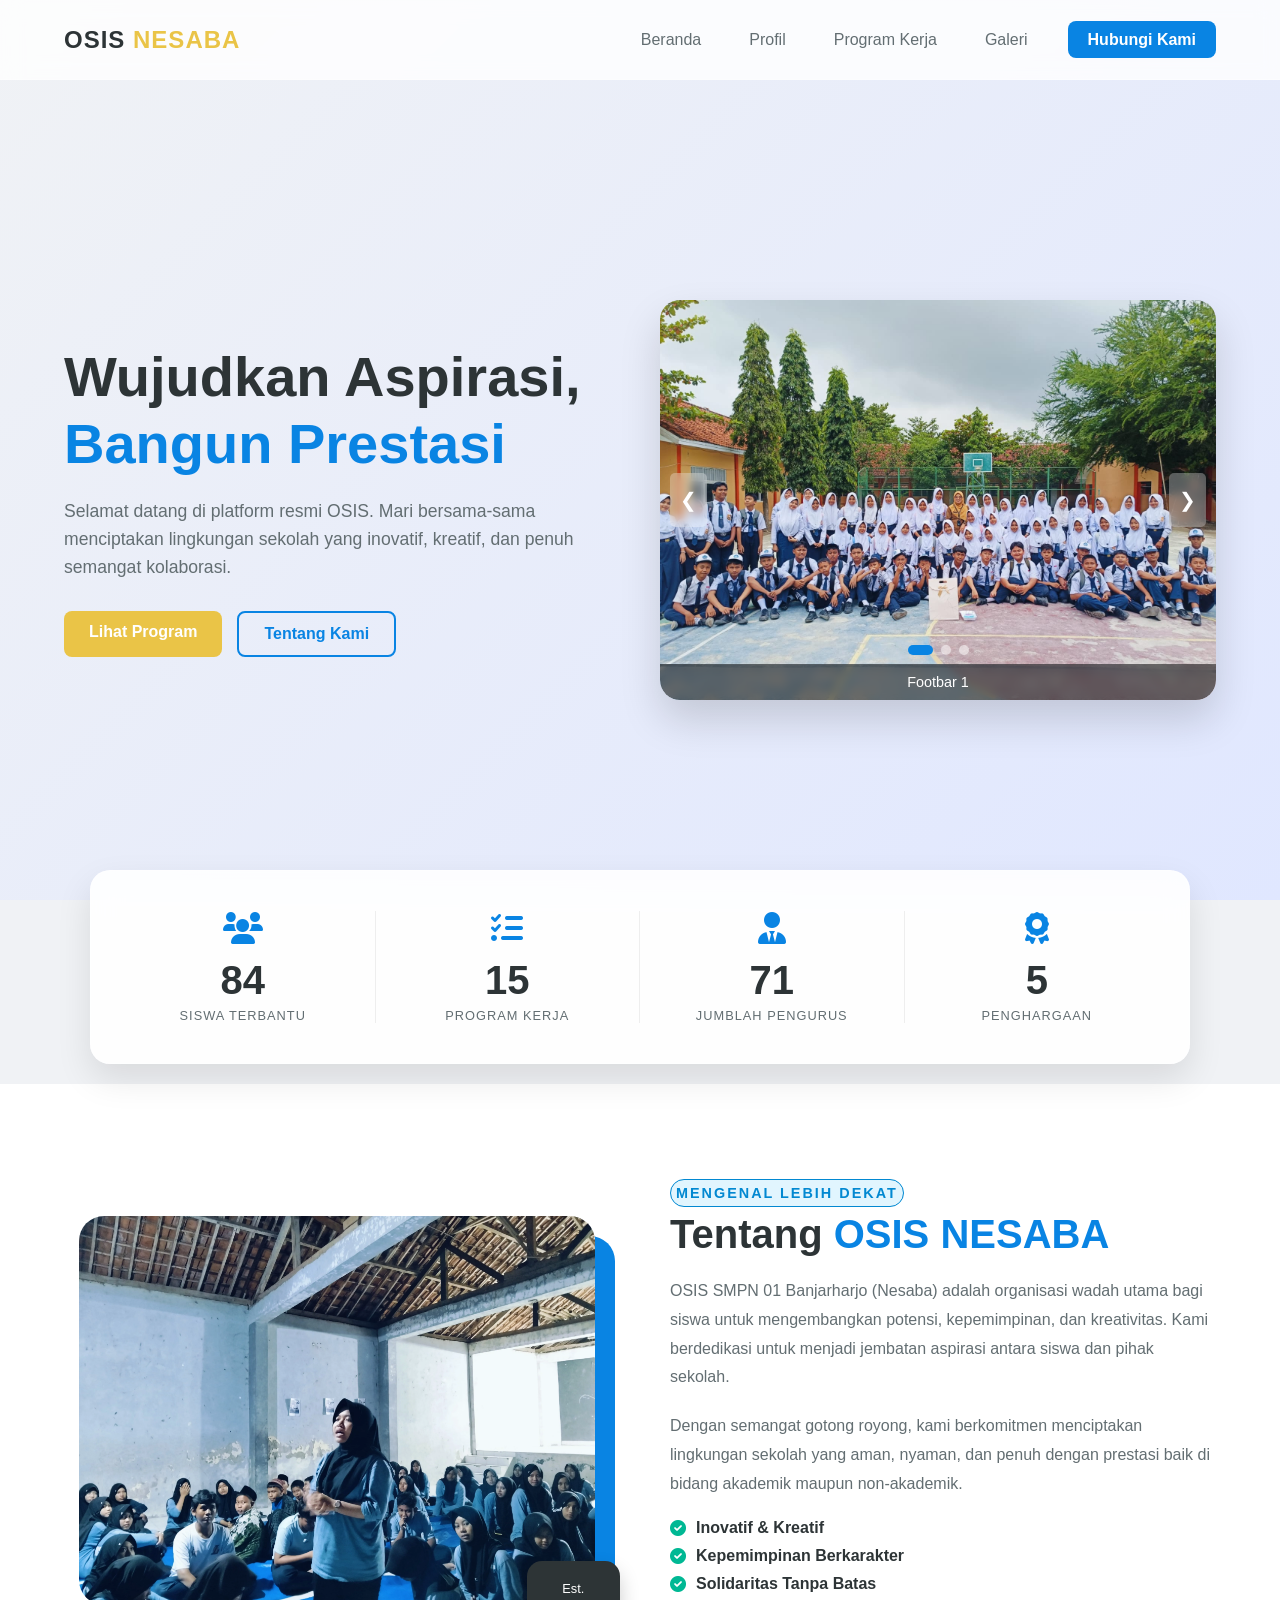
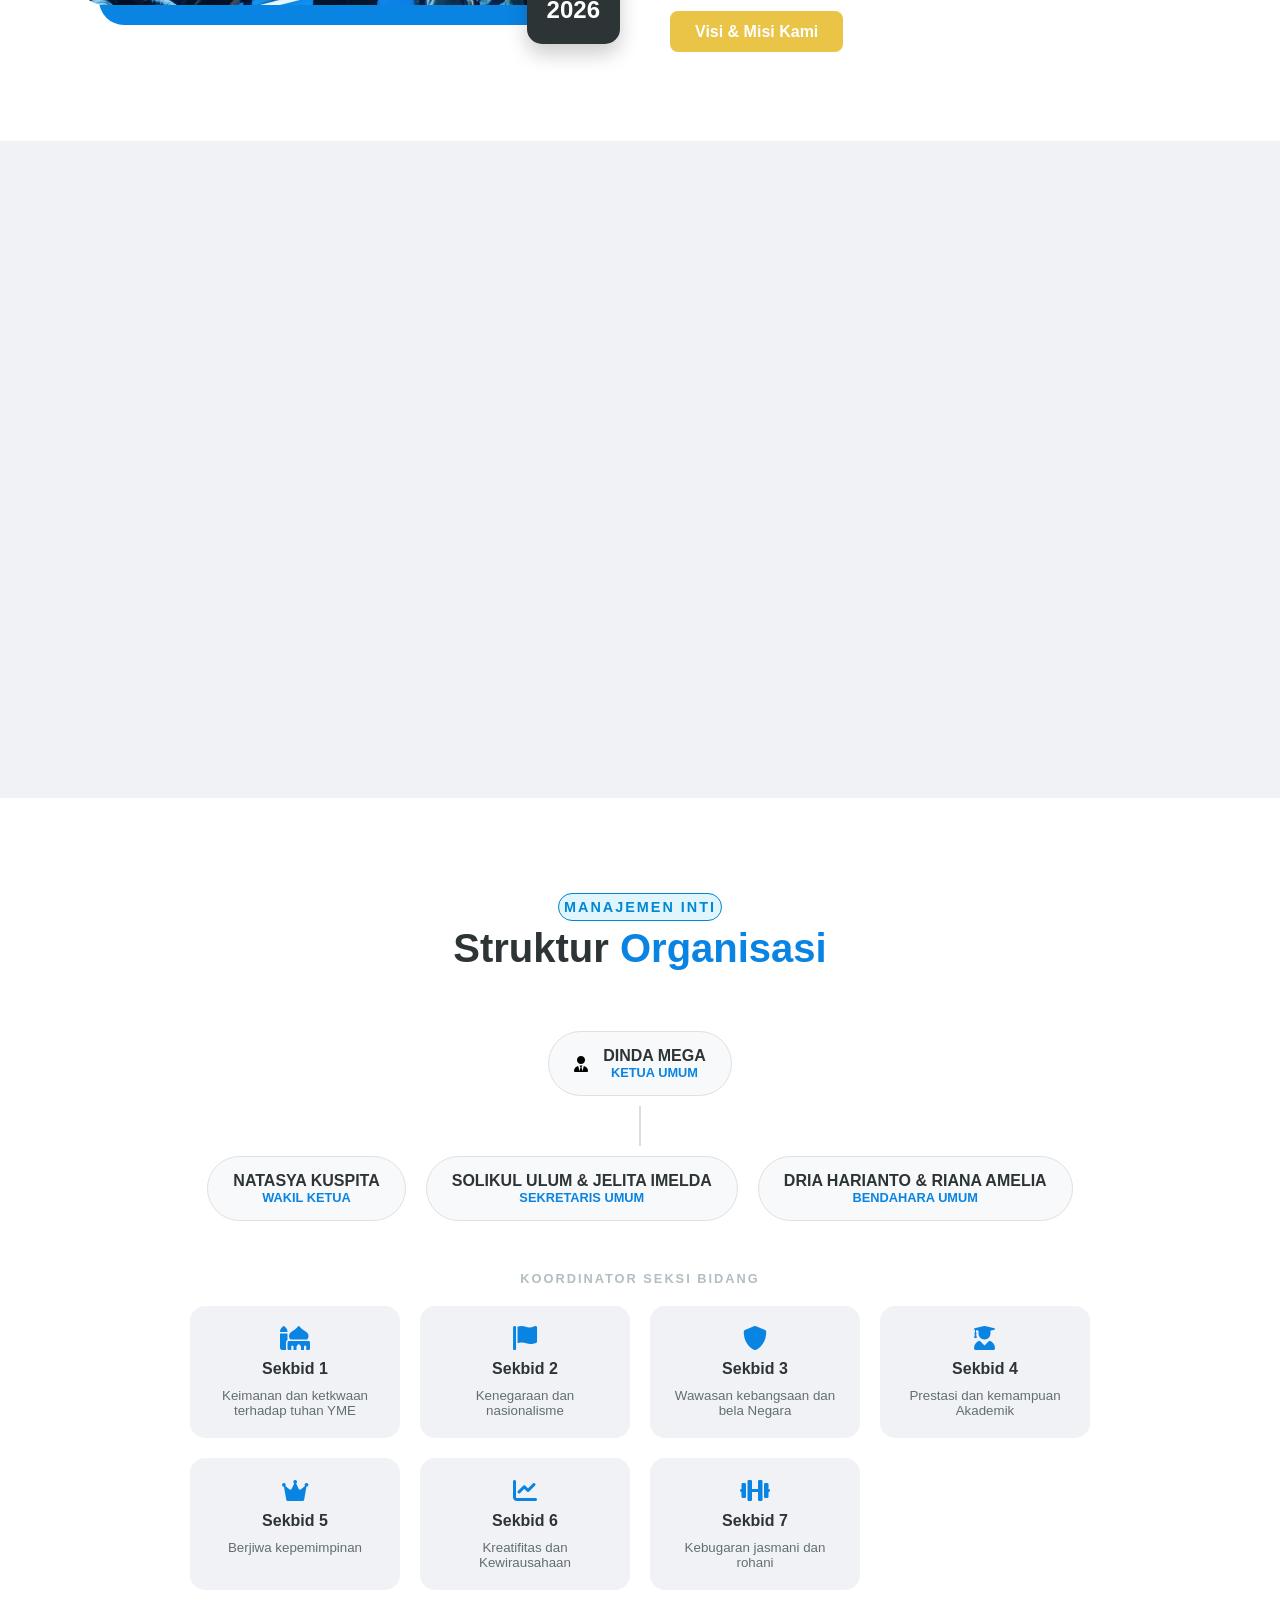
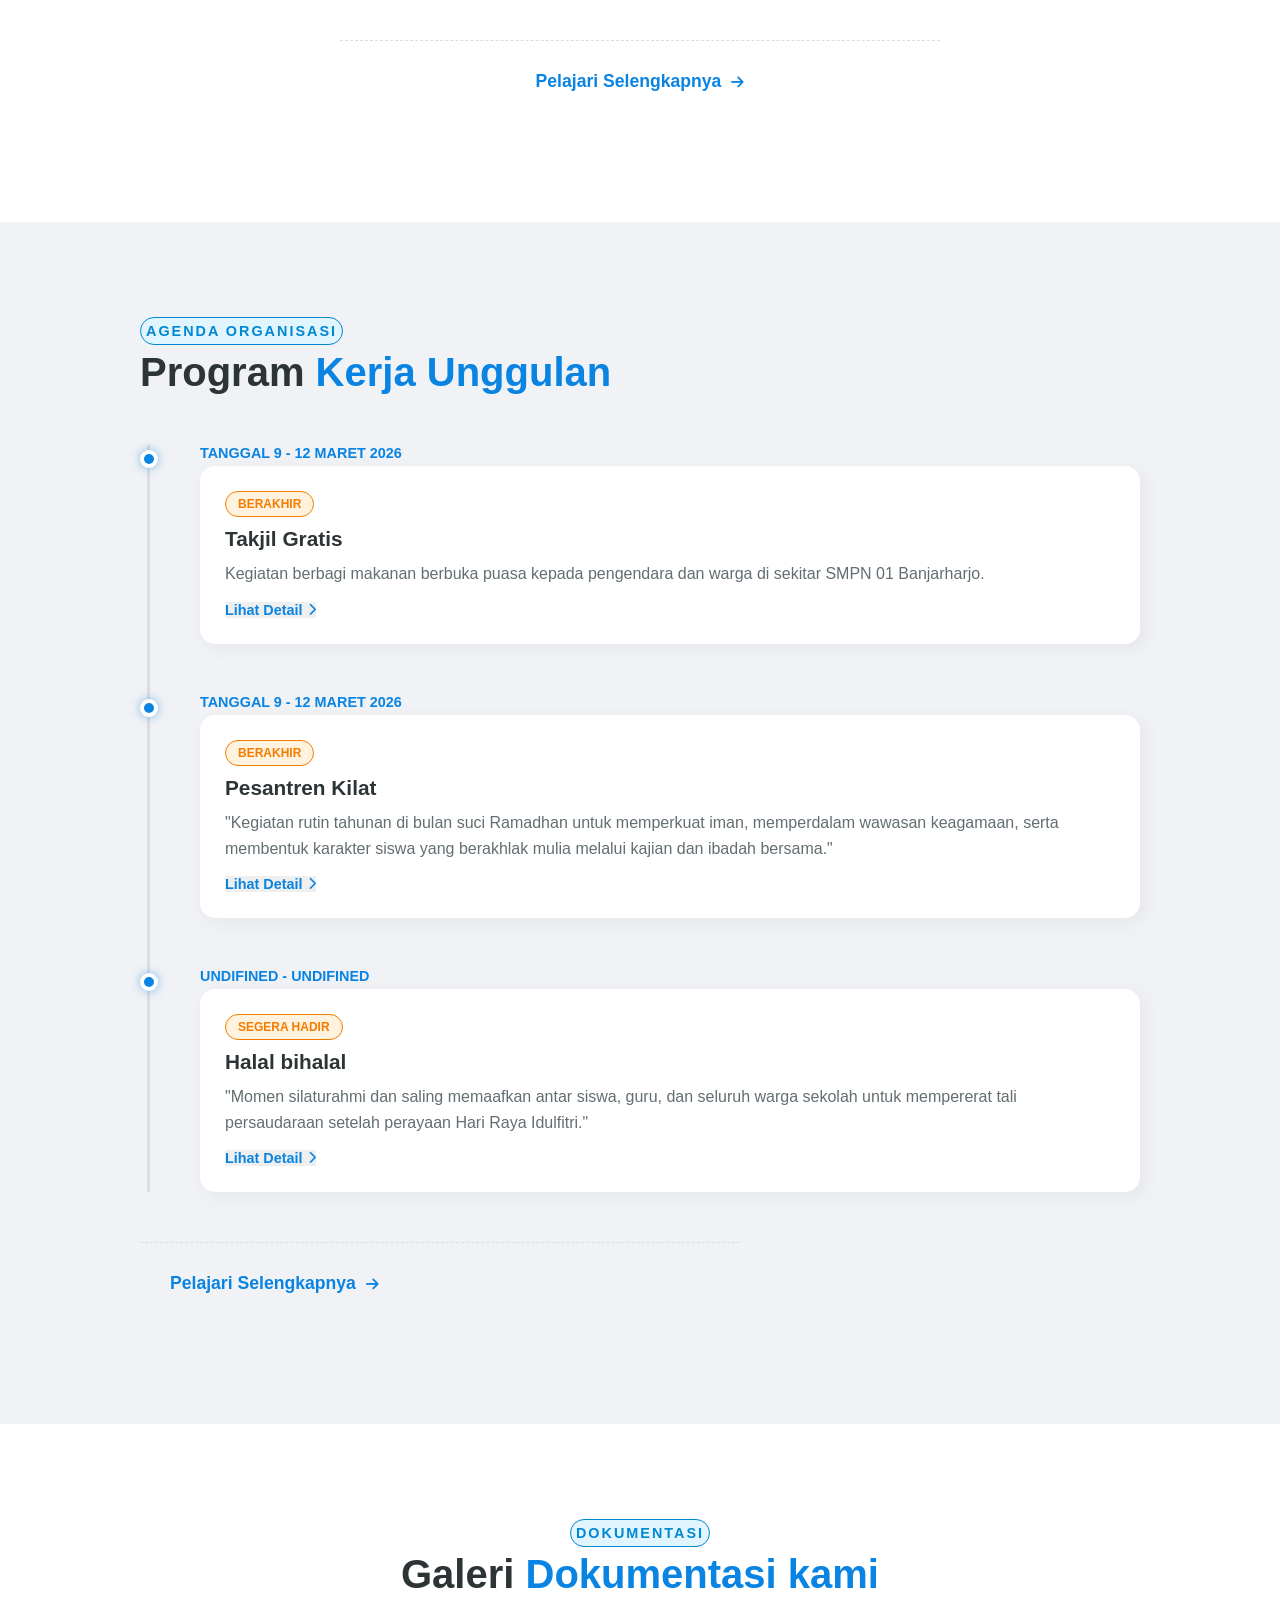
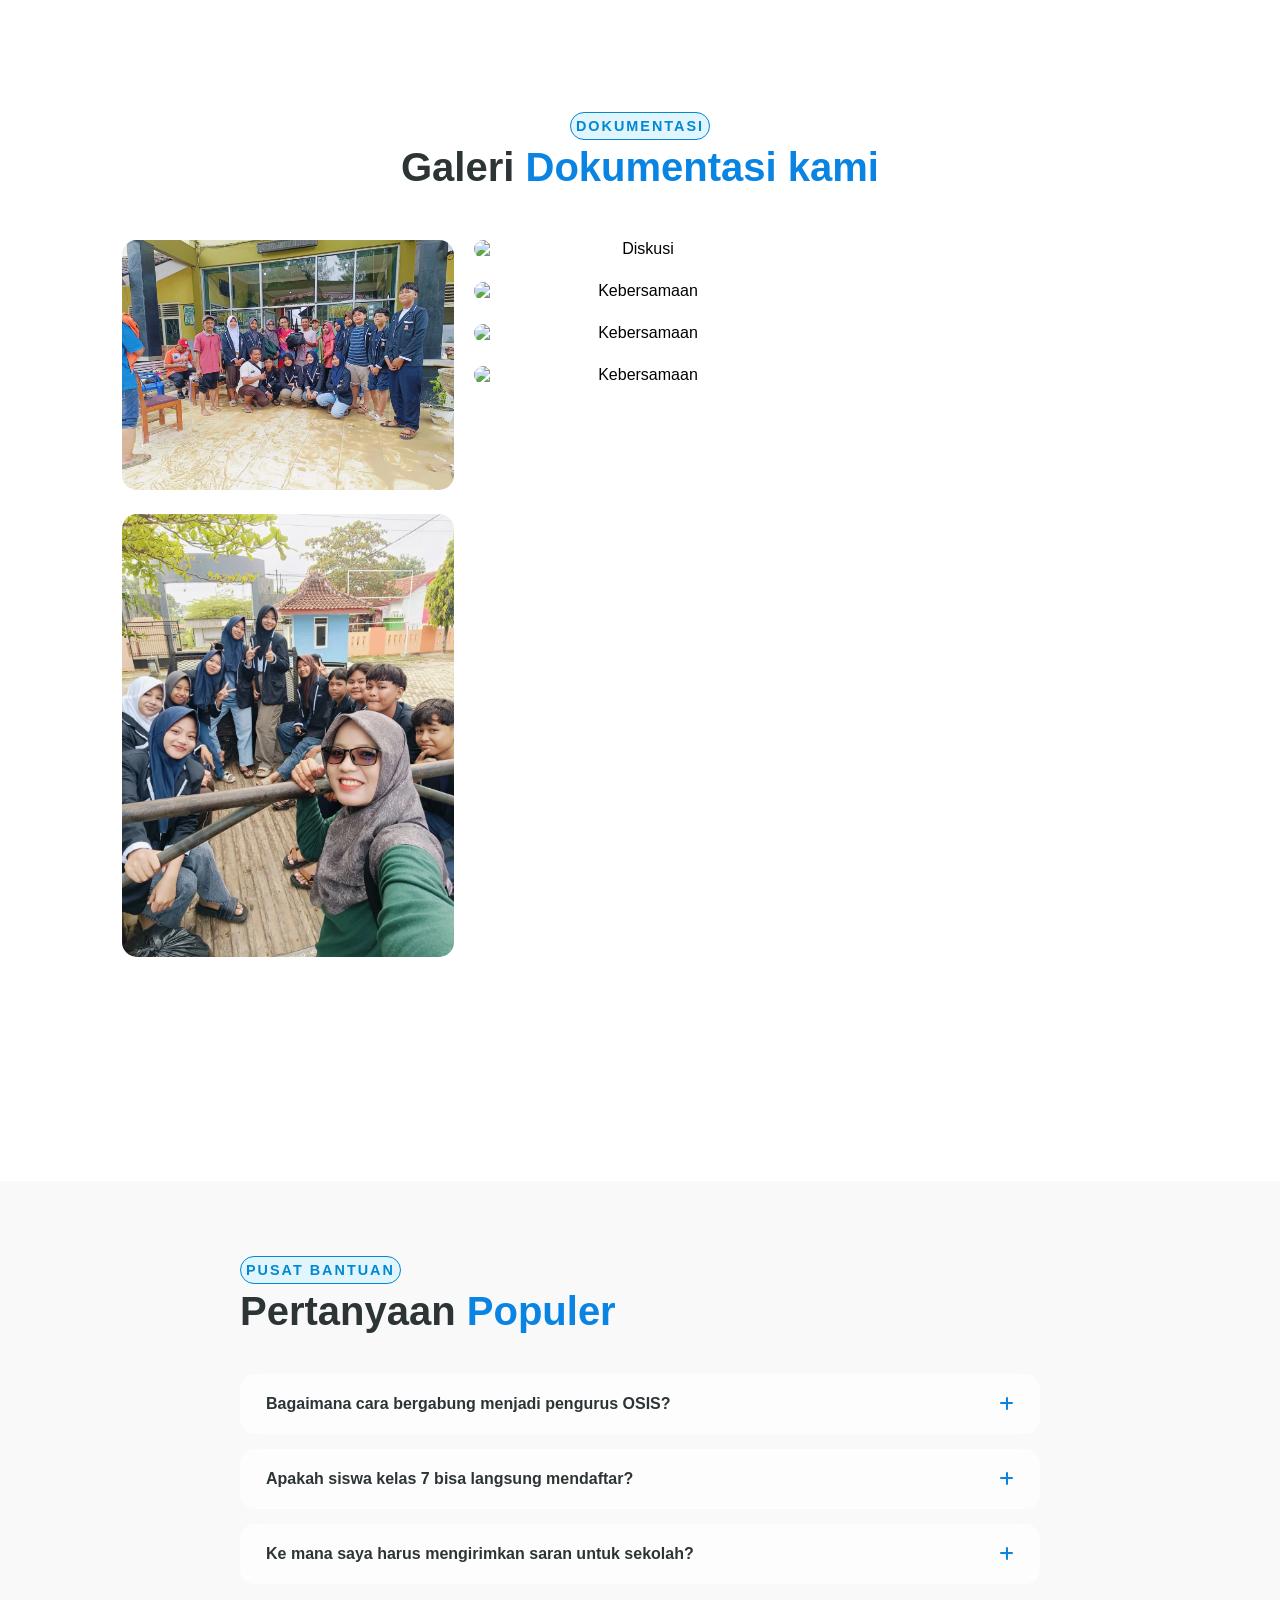
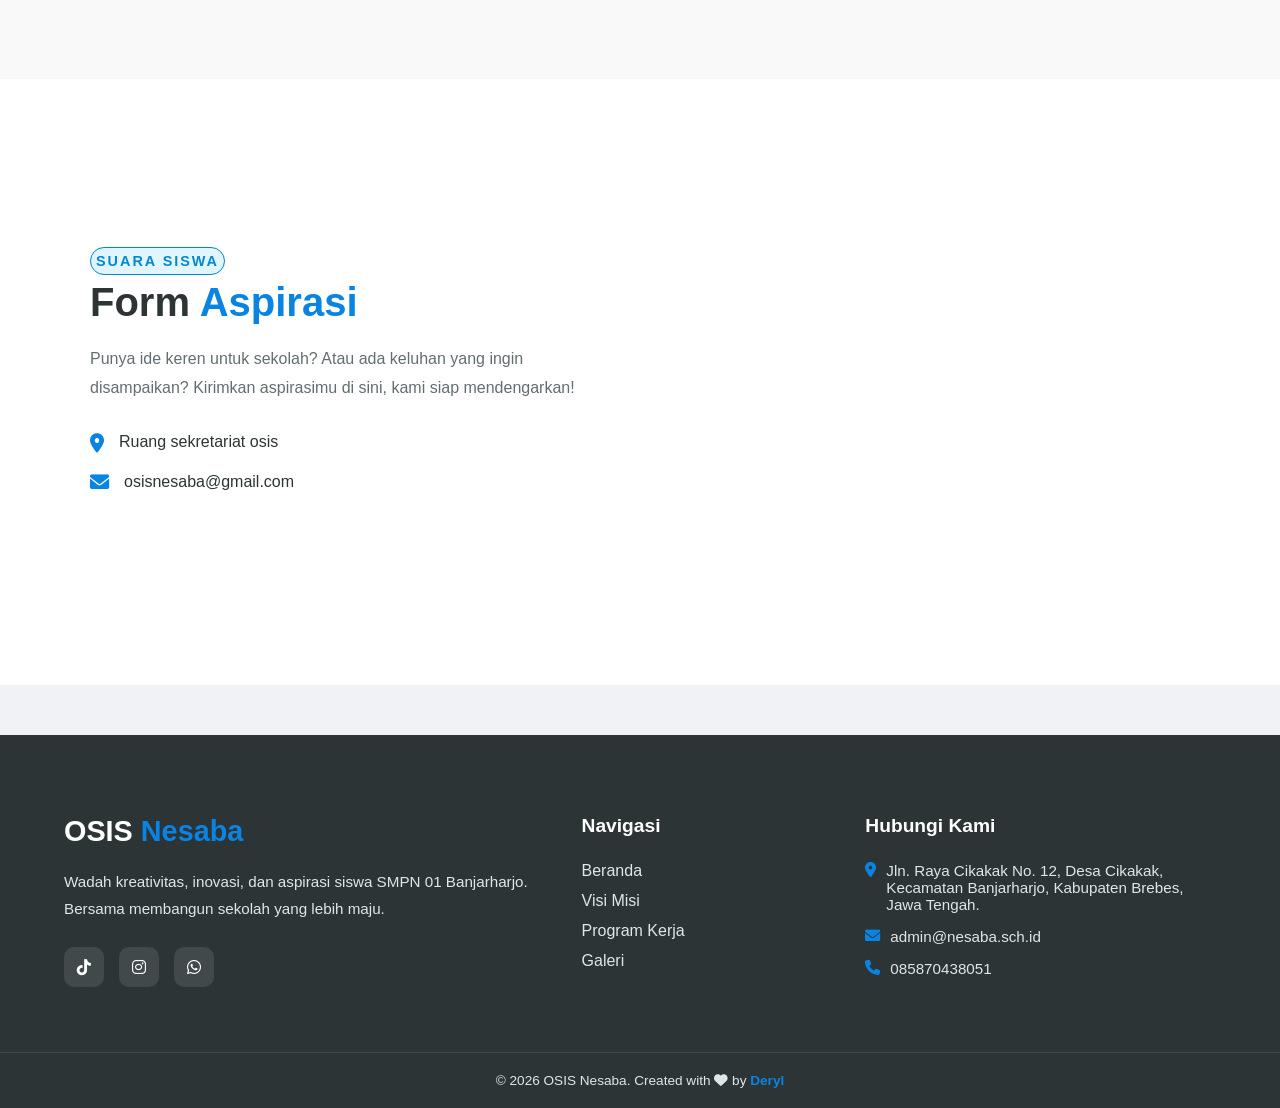
==== commit 7c0aea44: "Update index.html" ====
--- a/index.html
+++ b/index.html
@@ -374,7 +374,7 @@
                 </div>
 
                 <div class="masonry-item">
-                    <img src="img/kegiatanZ1"
+                    <img src="img/kegiatanZ1.webp"
                         alt="osis nesaba membantu korban bencana alam">
                     <div class="photo-info">persiapan!!</div>
                 </div>
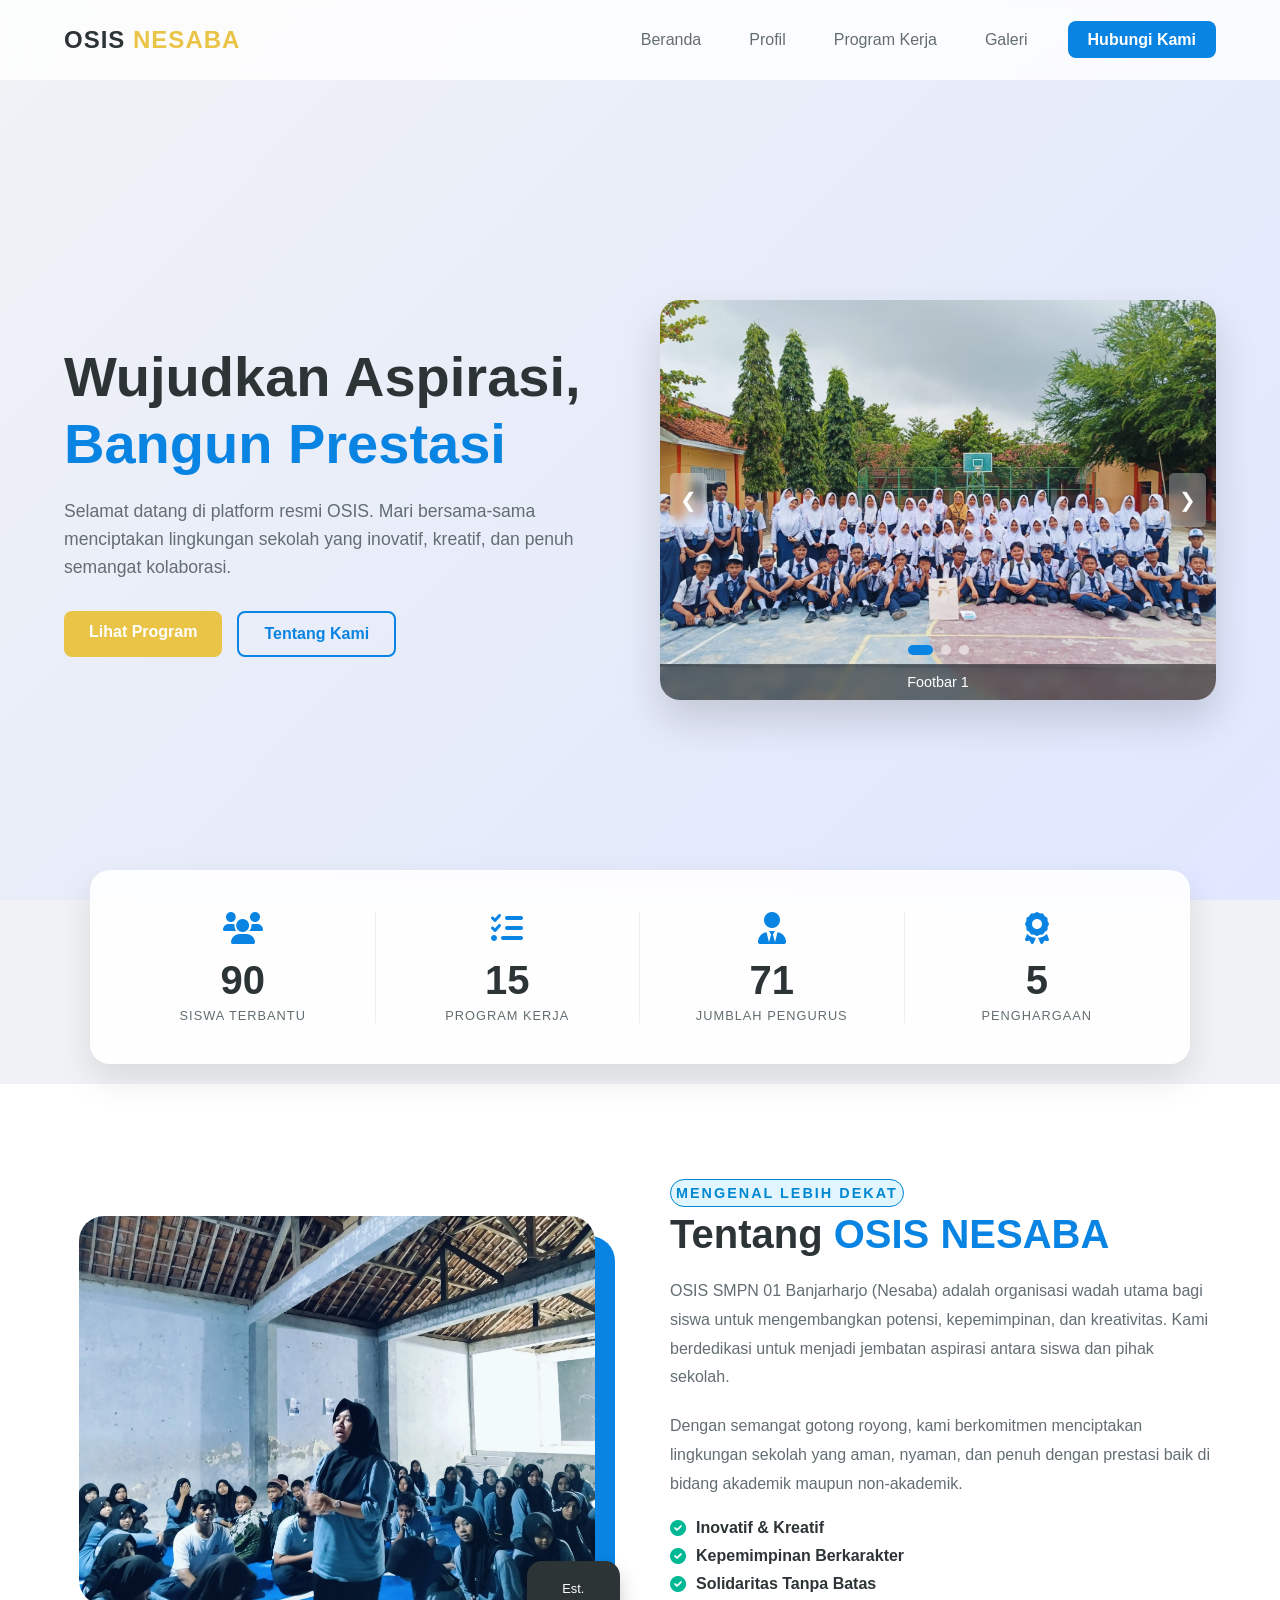
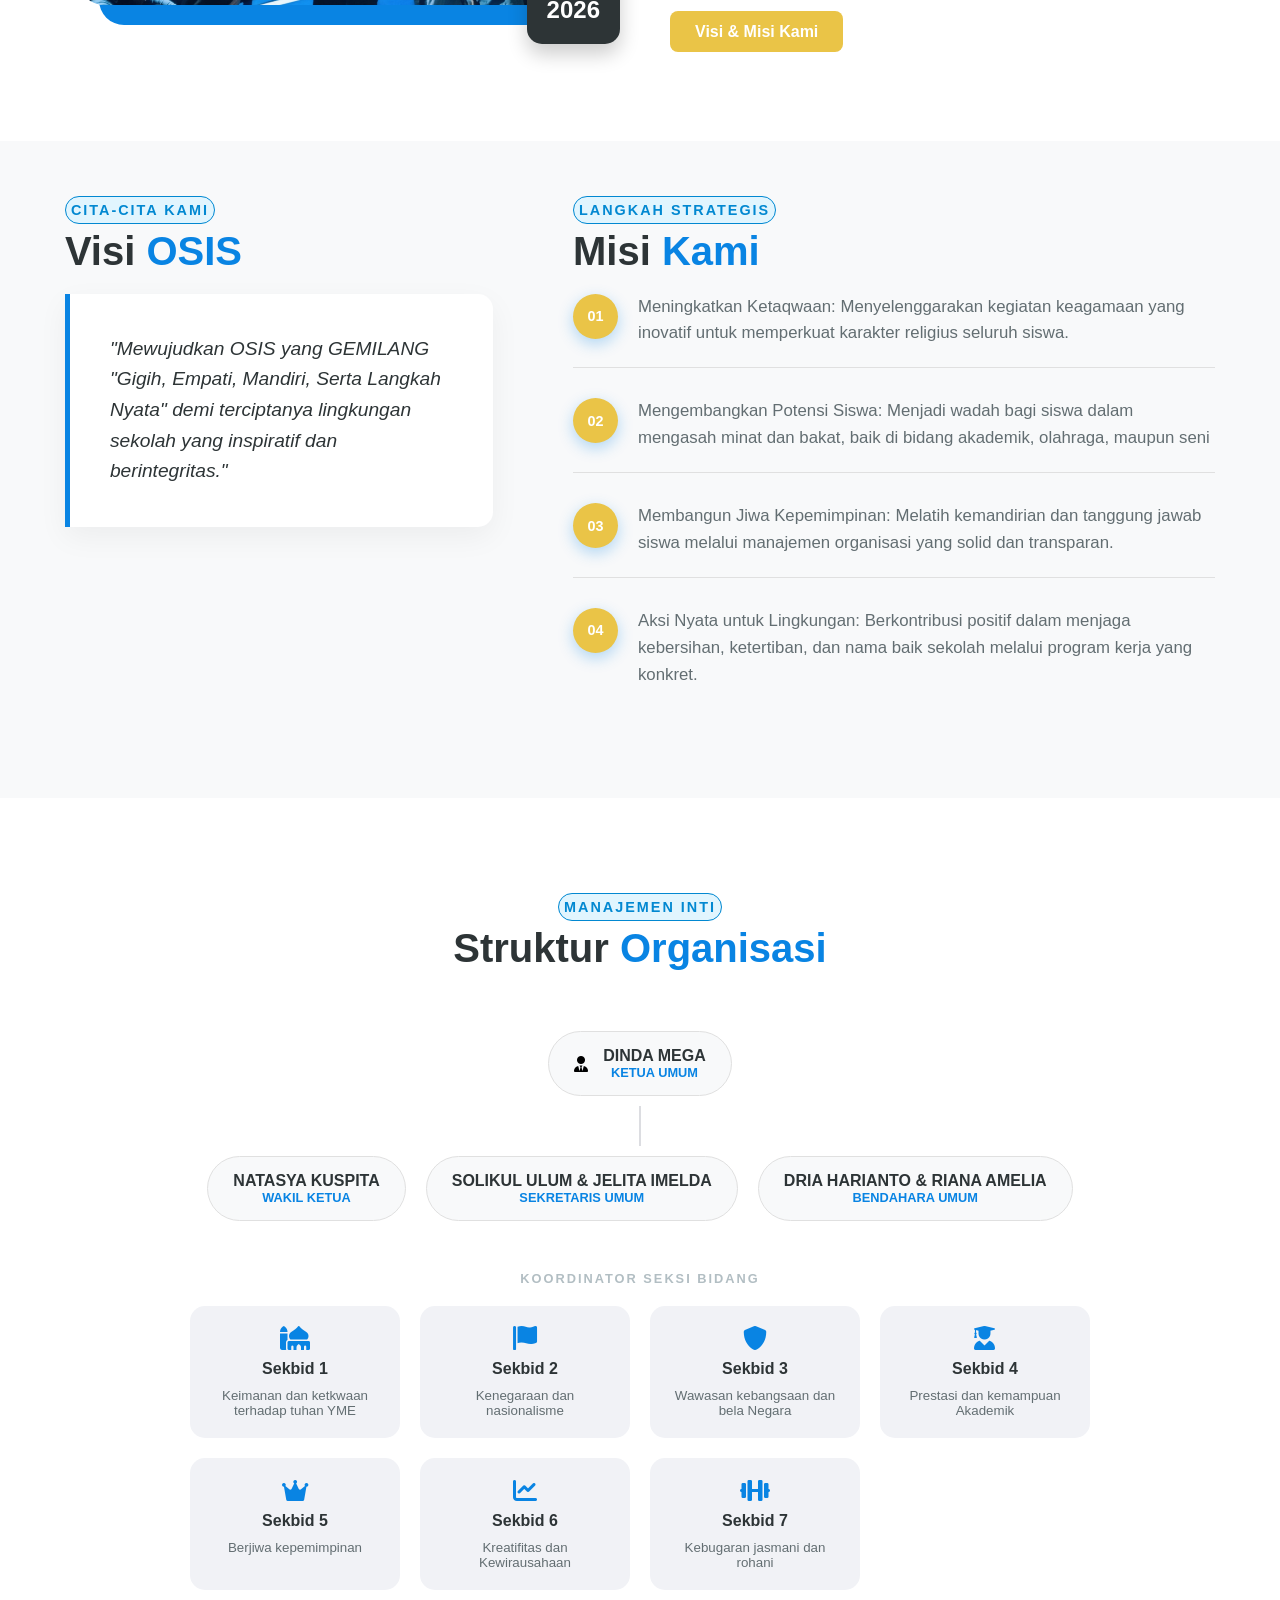
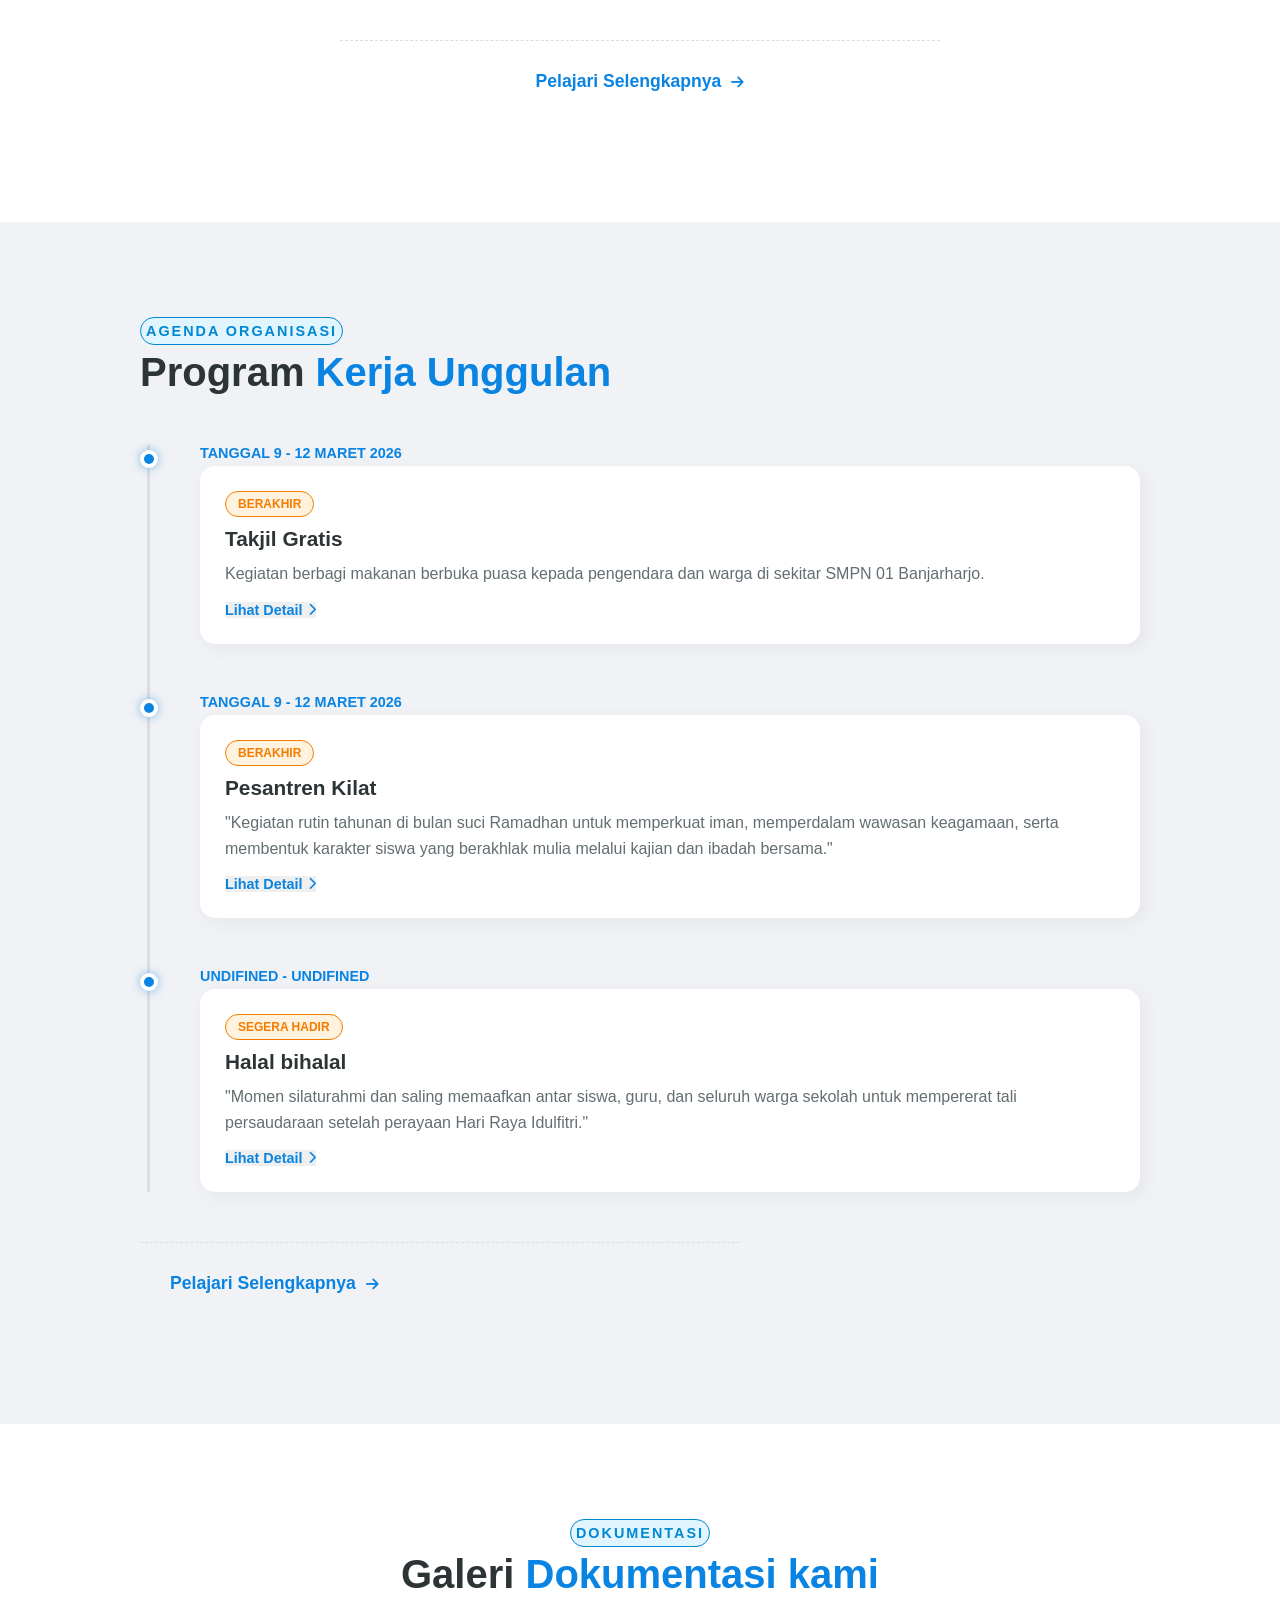
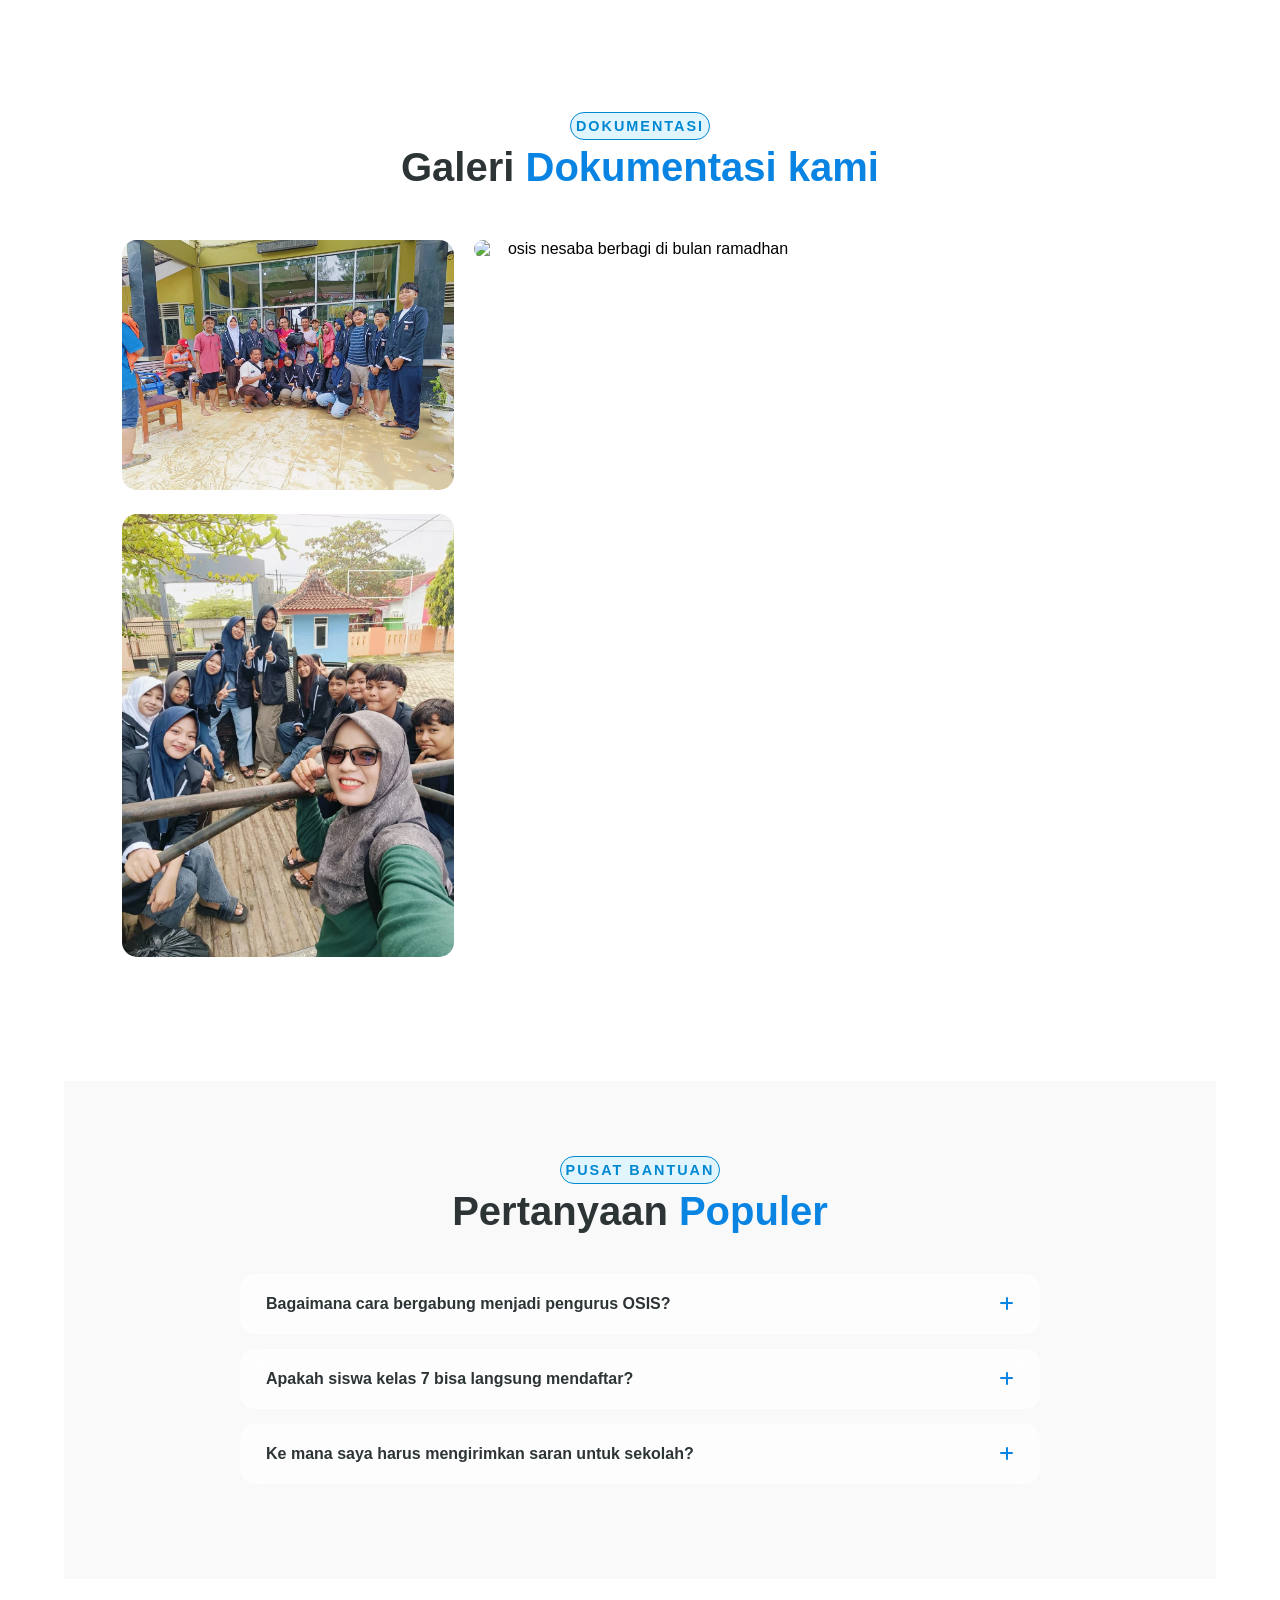
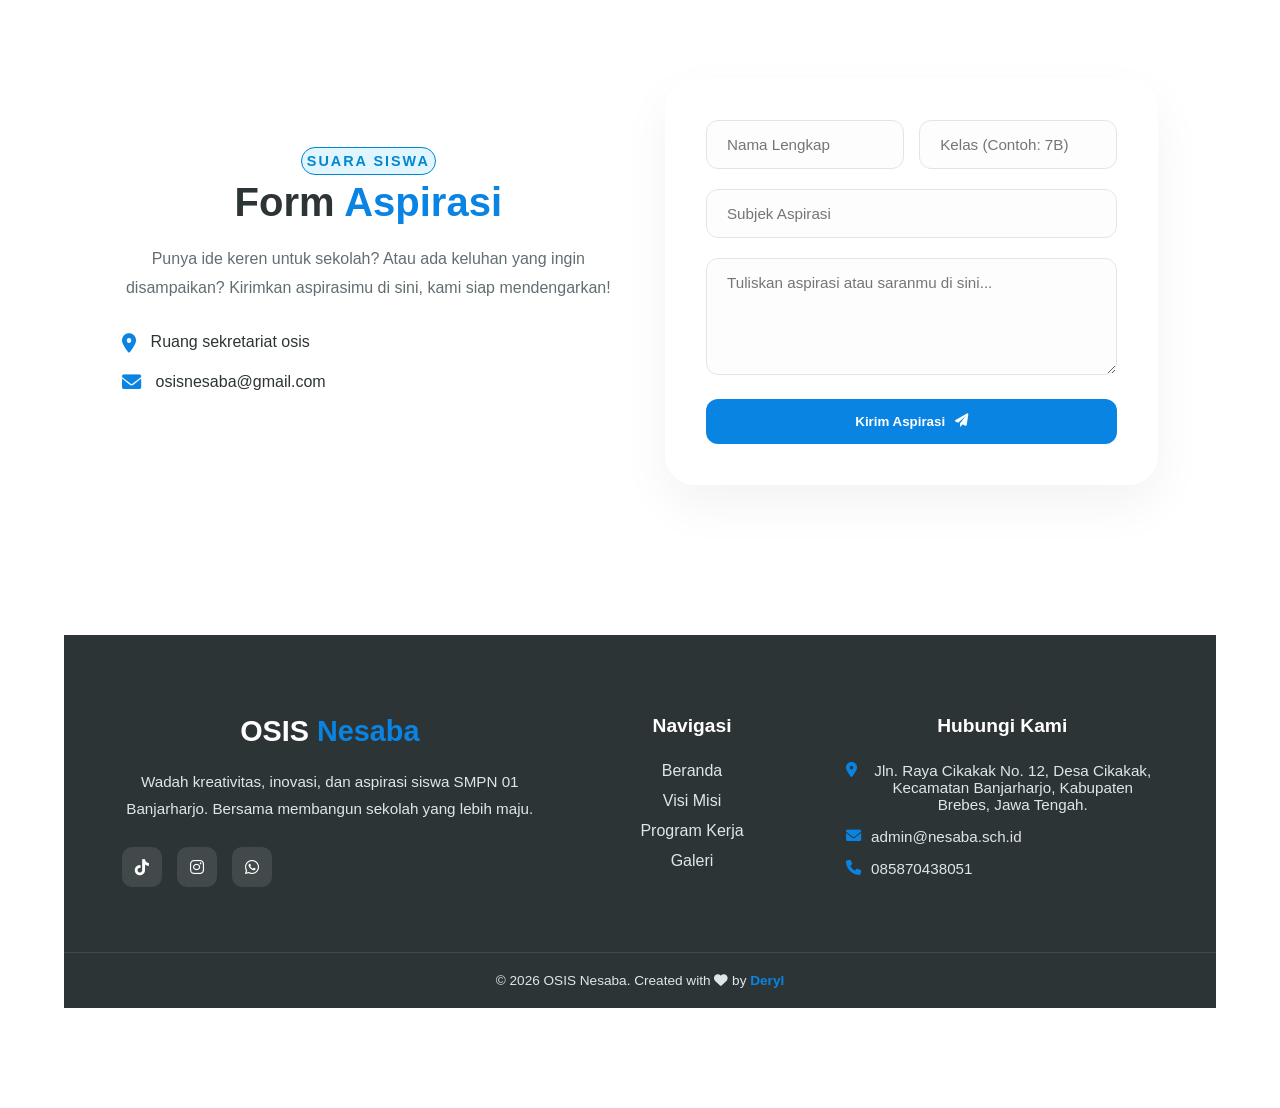
==== commit f61d1fe7: "Update index.html" ====
--- a/index.html
+++ b/index.html
@@ -380,8 +380,8 @@
                 </div>
 
                 <div class="masonry-item">
-                    <img src="https://placehold.co/300x300" alt="Diskusi">
-                    <div class="photo-info">Masukan Text</div>
+                    <img src="berbagi.webp" alt="osis nesaba berbagi di bulan ramadhan">
+                    <div class="photo-info">osis nesaba berbagi takjil<div>
                 </div>
 
                 <div class="masonry-item">
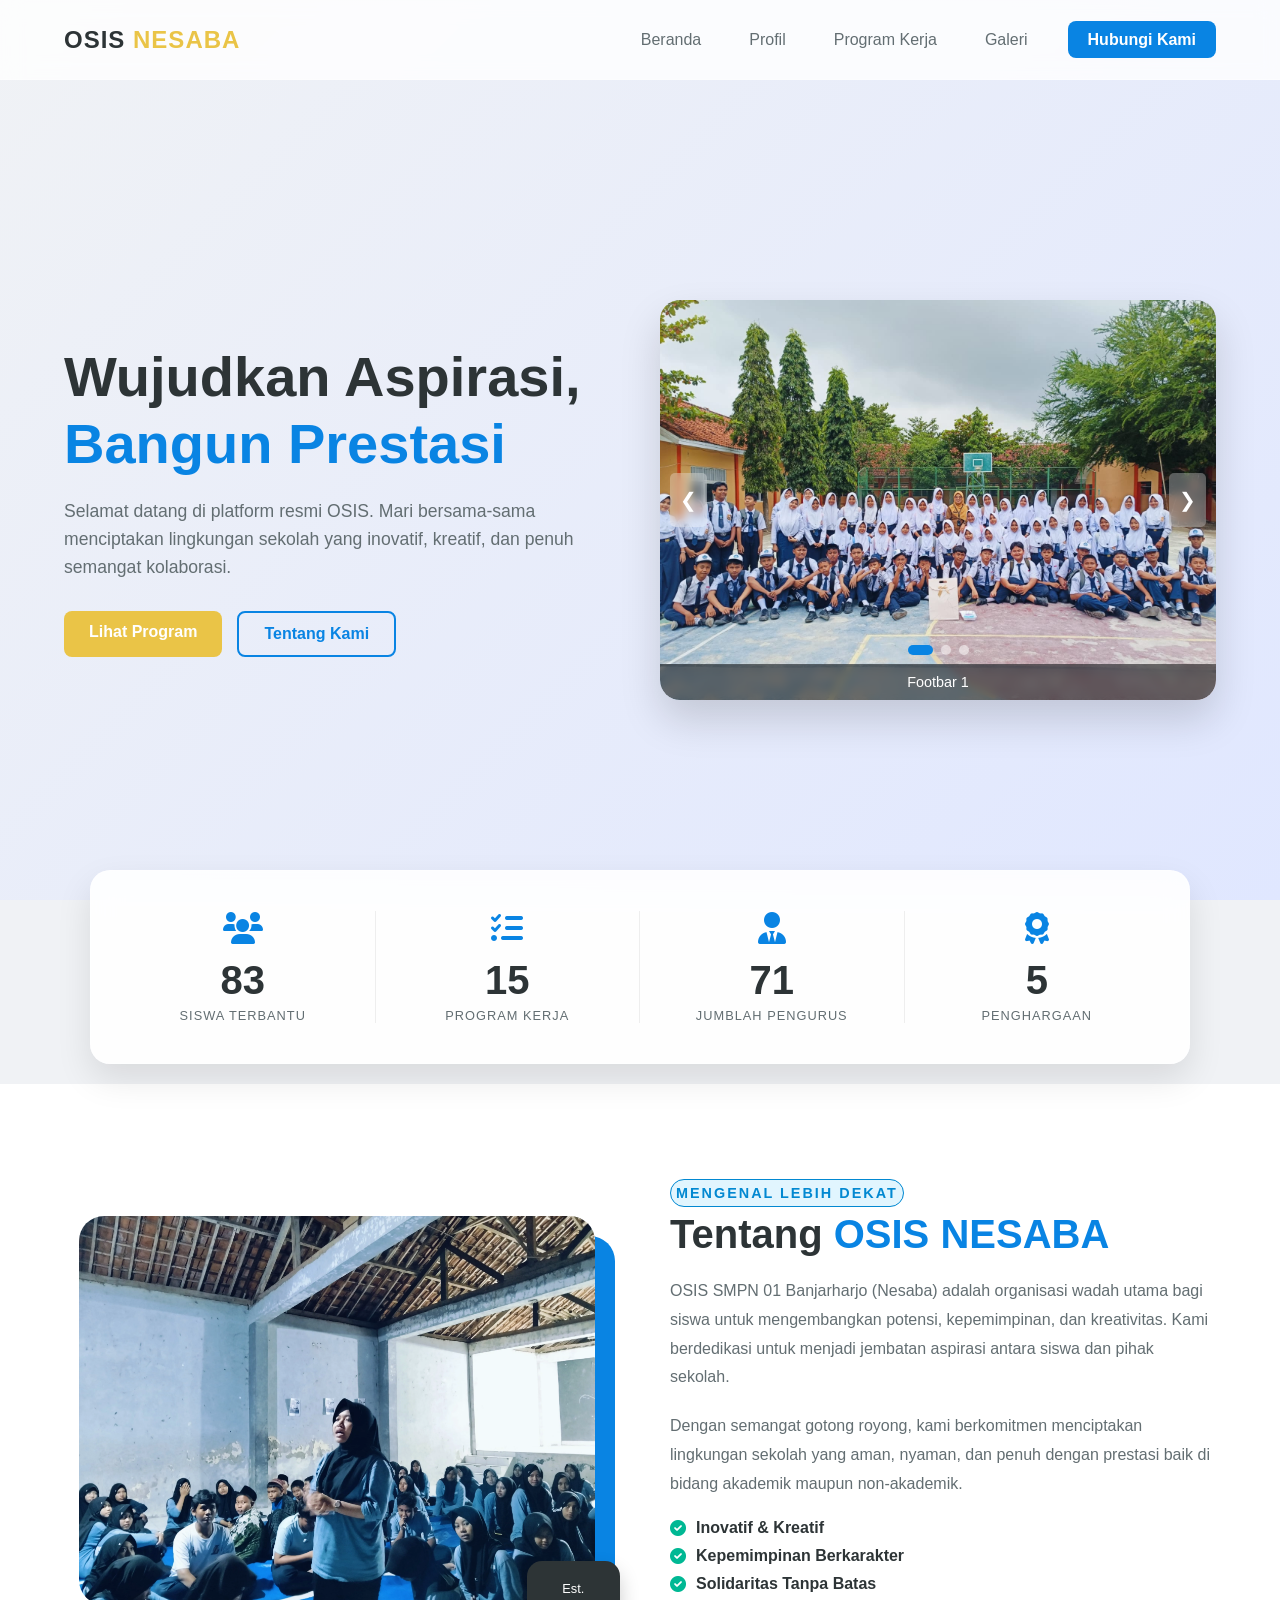
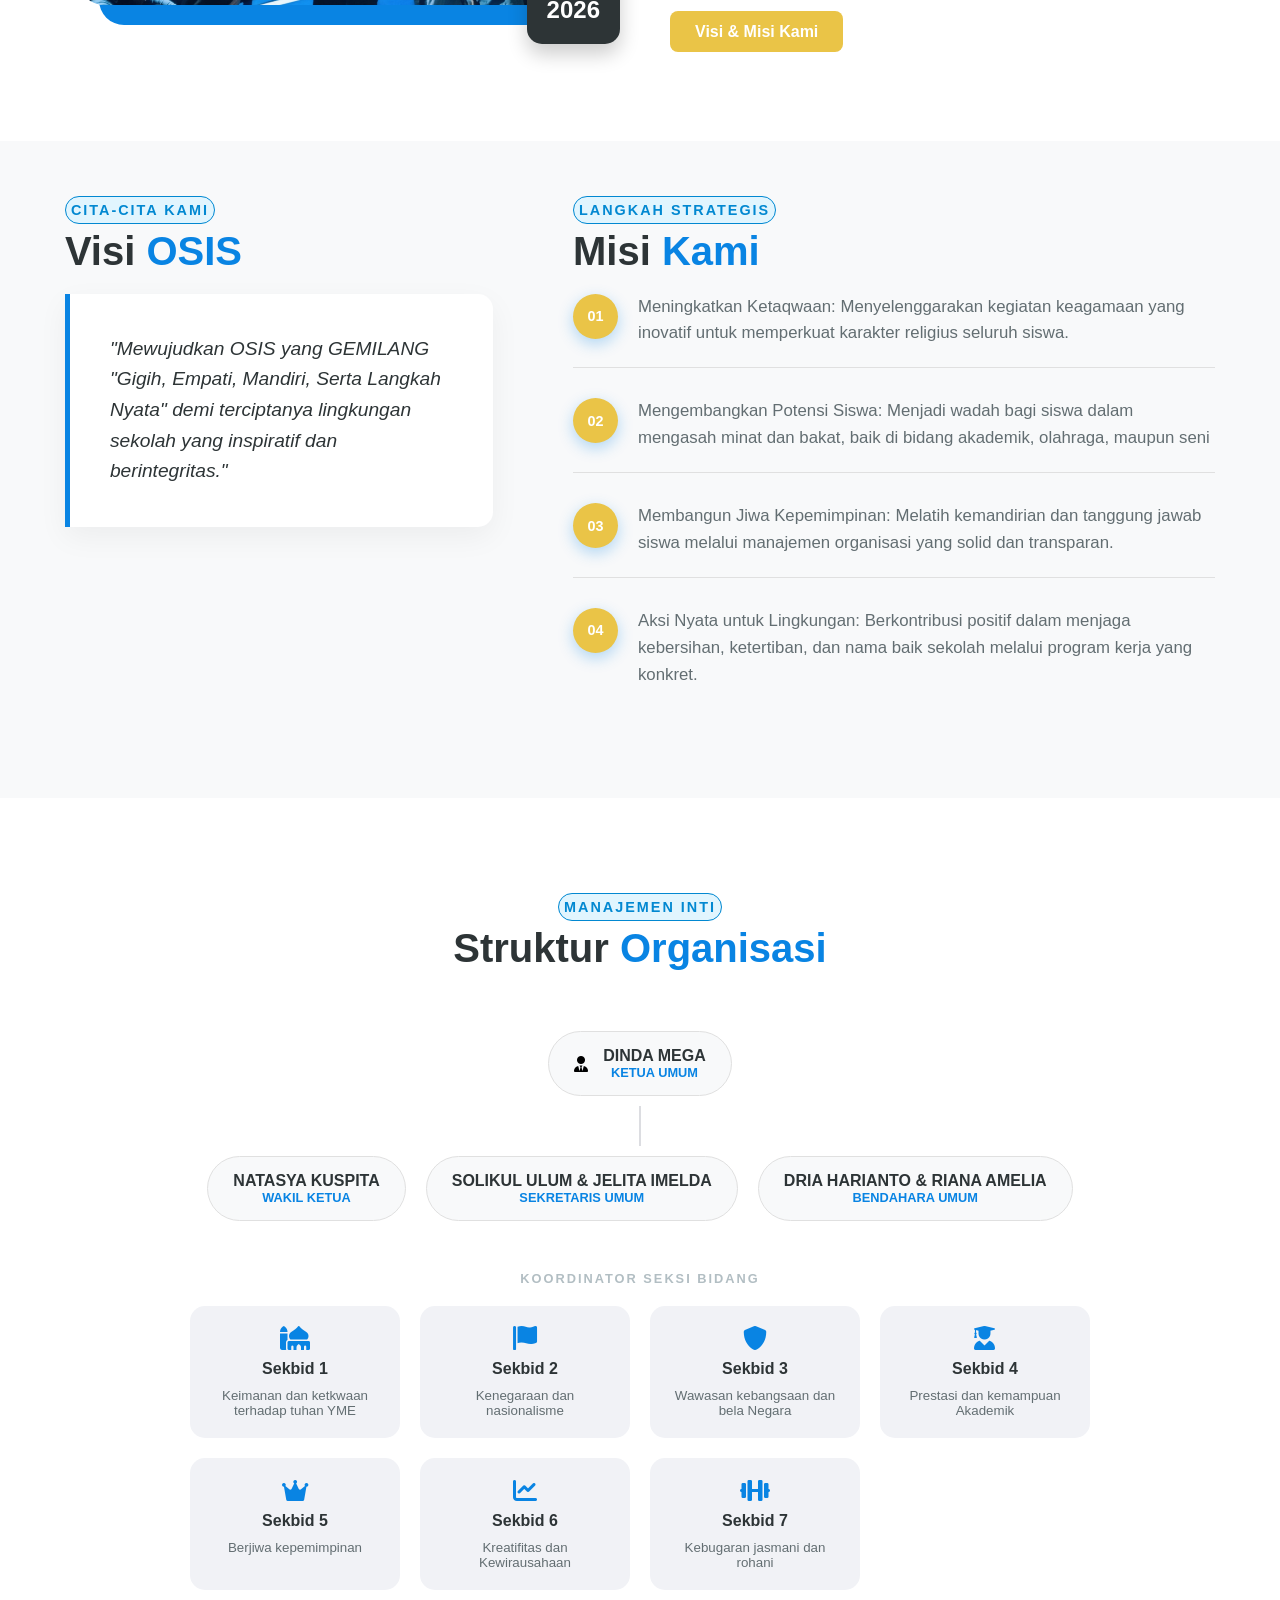
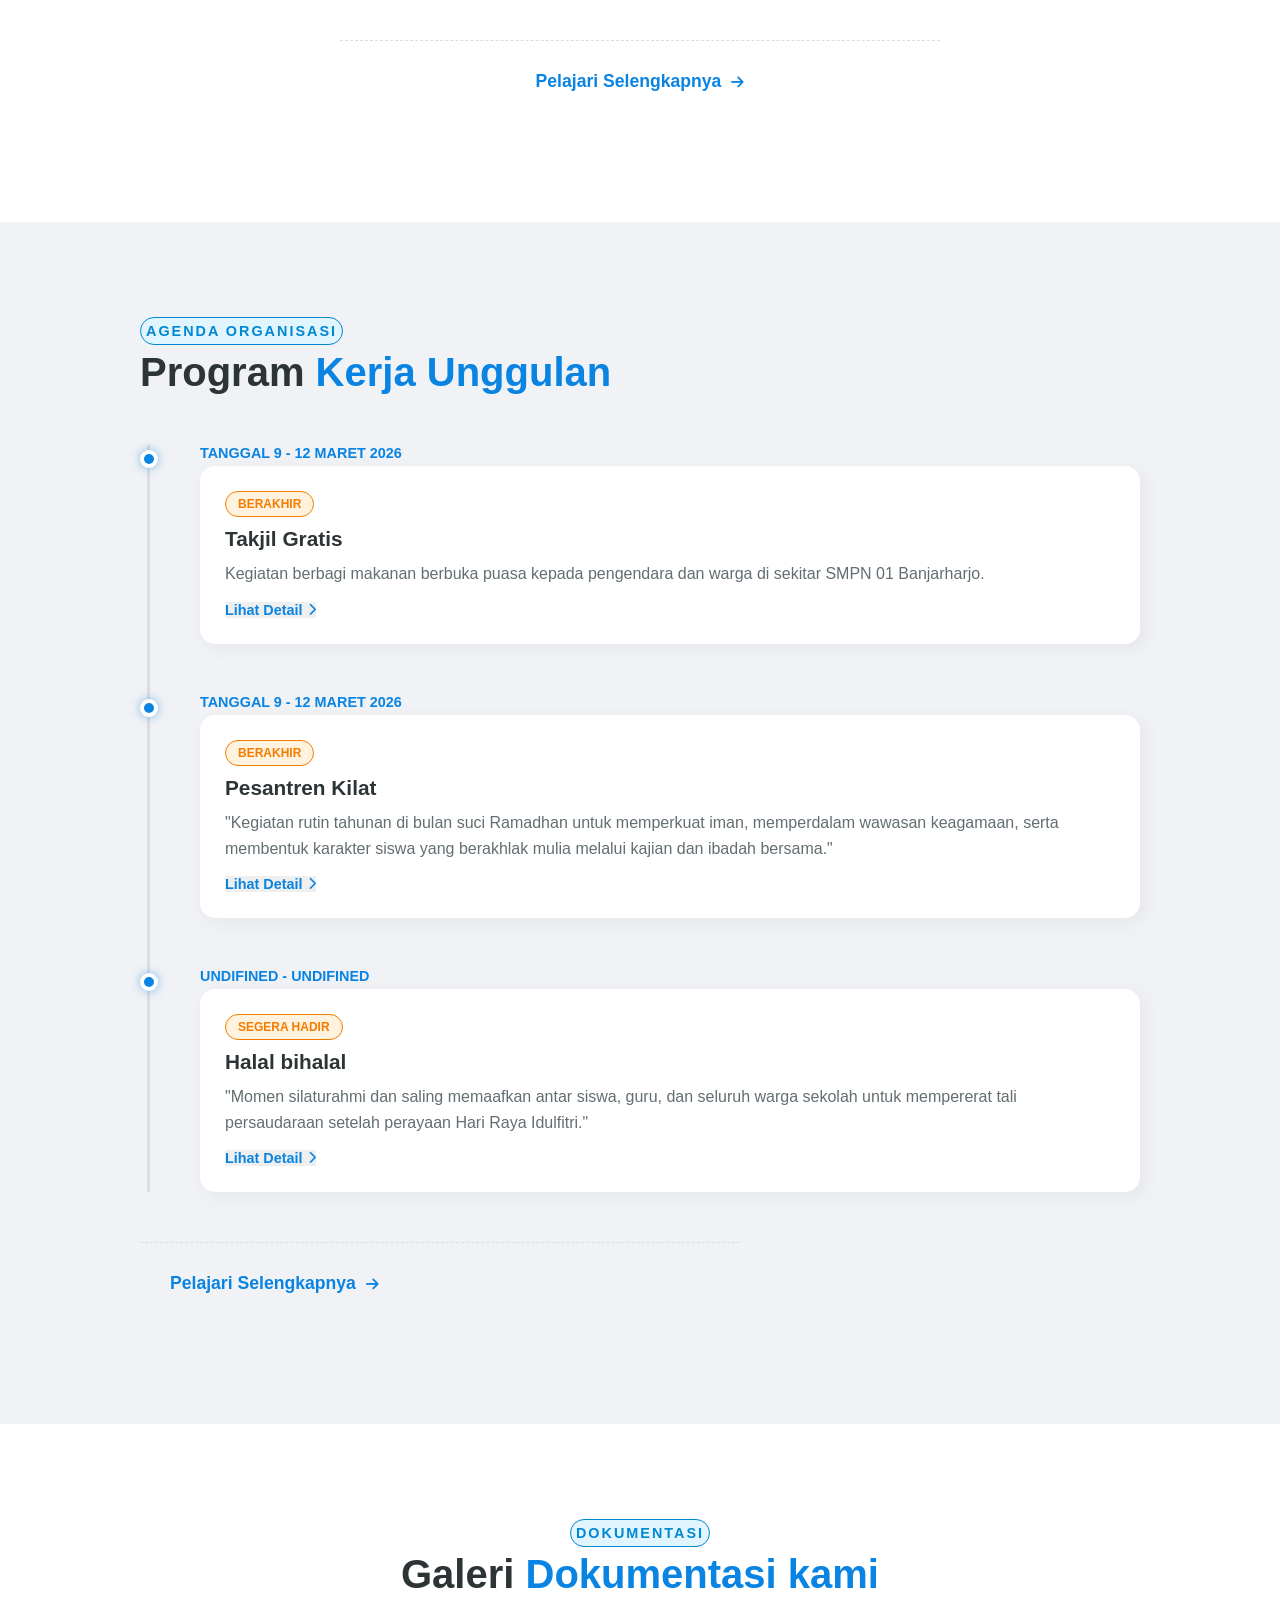
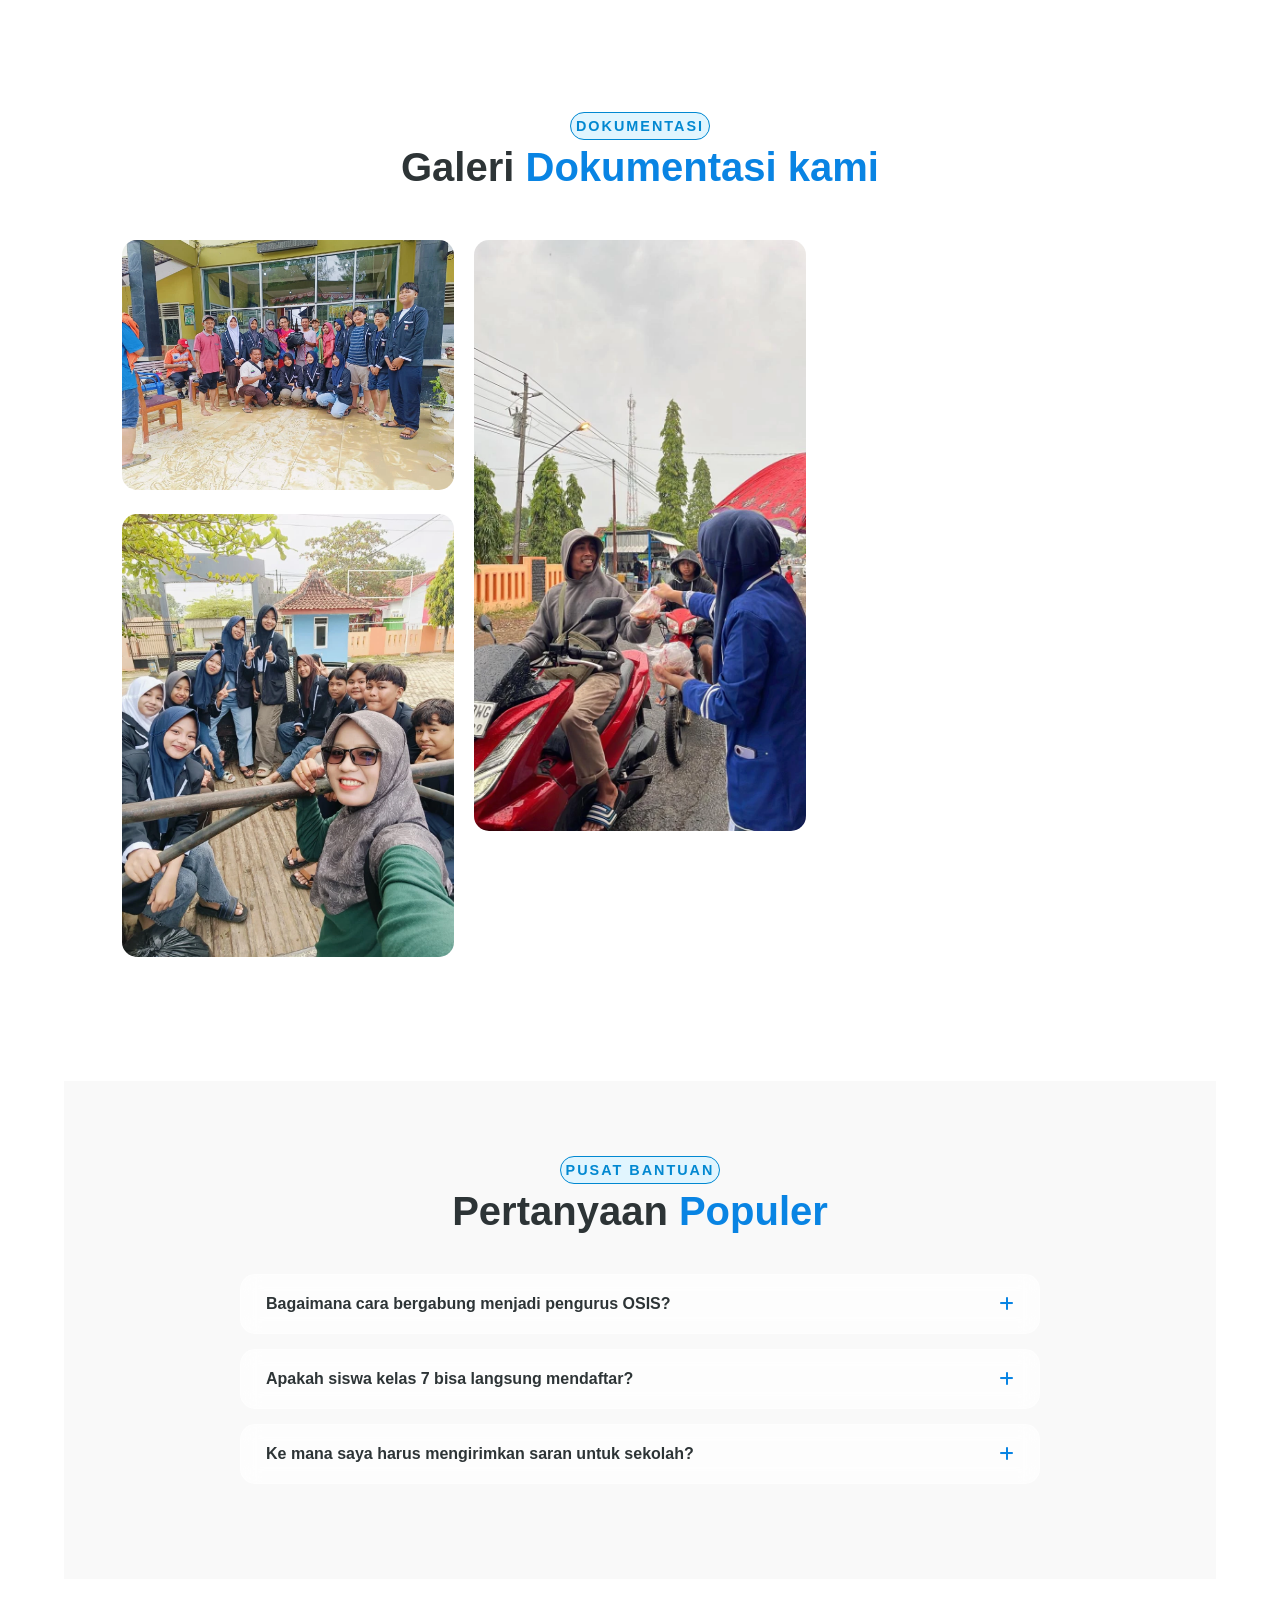
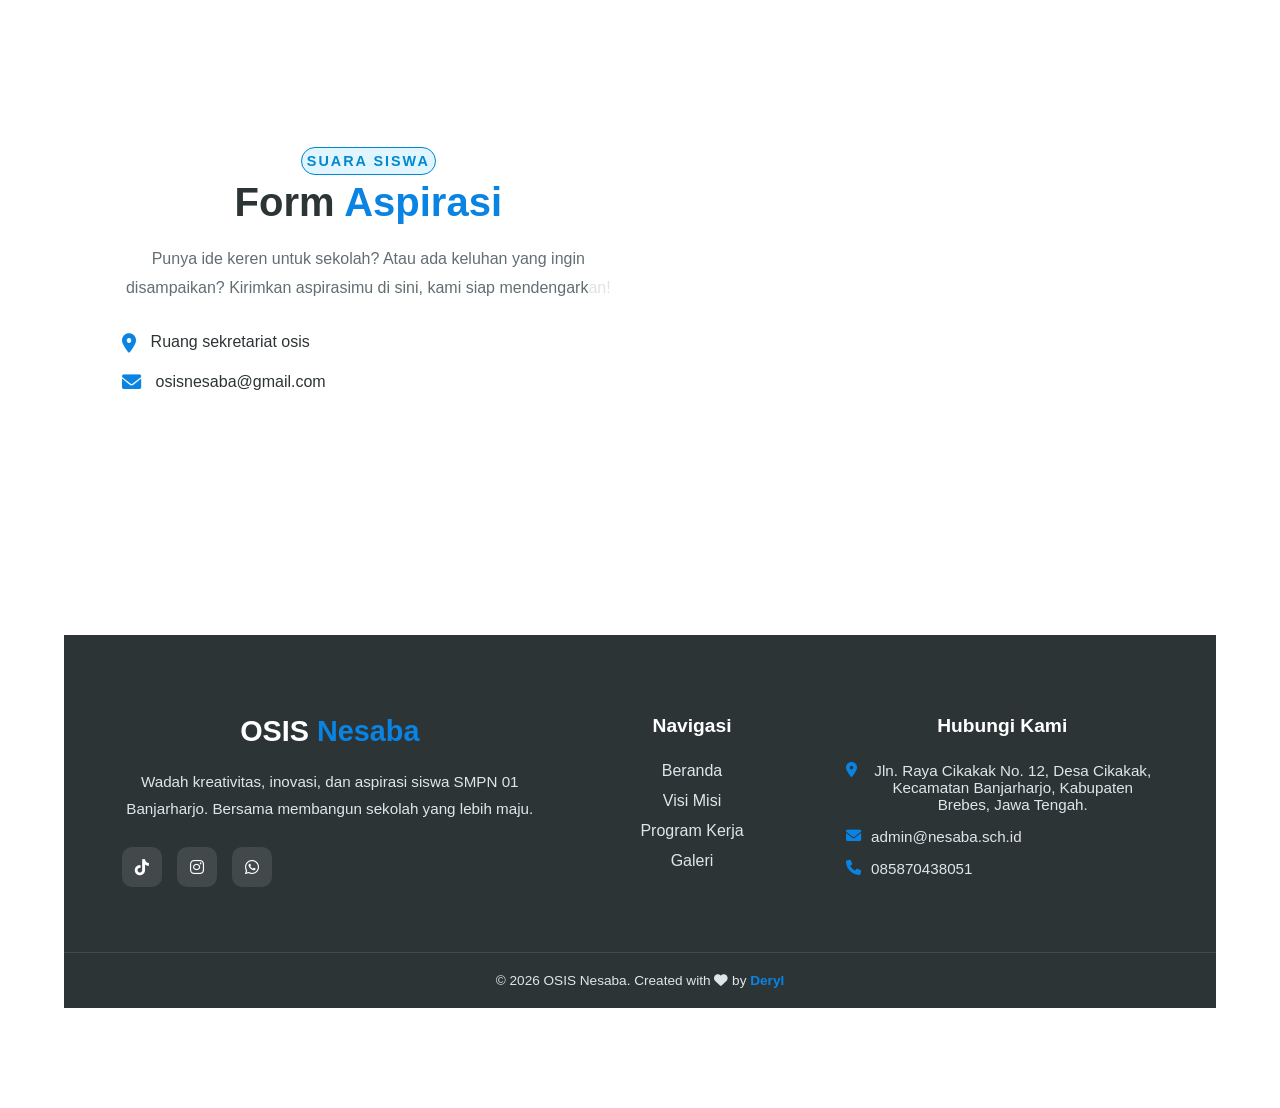
==== commit 7ecc2aa6: "Update index.html" ====
--- a/index.html
+++ b/index.html
@@ -380,7 +380,7 @@
                 </div>
 
                 <div class="masonry-item">
-                    <img src="berbagi.webp" alt="osis nesaba berbagi di bulan ramadhan">
+                    <img src="img/berbagi.webp" alt="osis nesaba berbagi di bulan ramadhan">
                     <div class="photo-info">osis nesaba berbagi takjil<div>
                 </div>
 
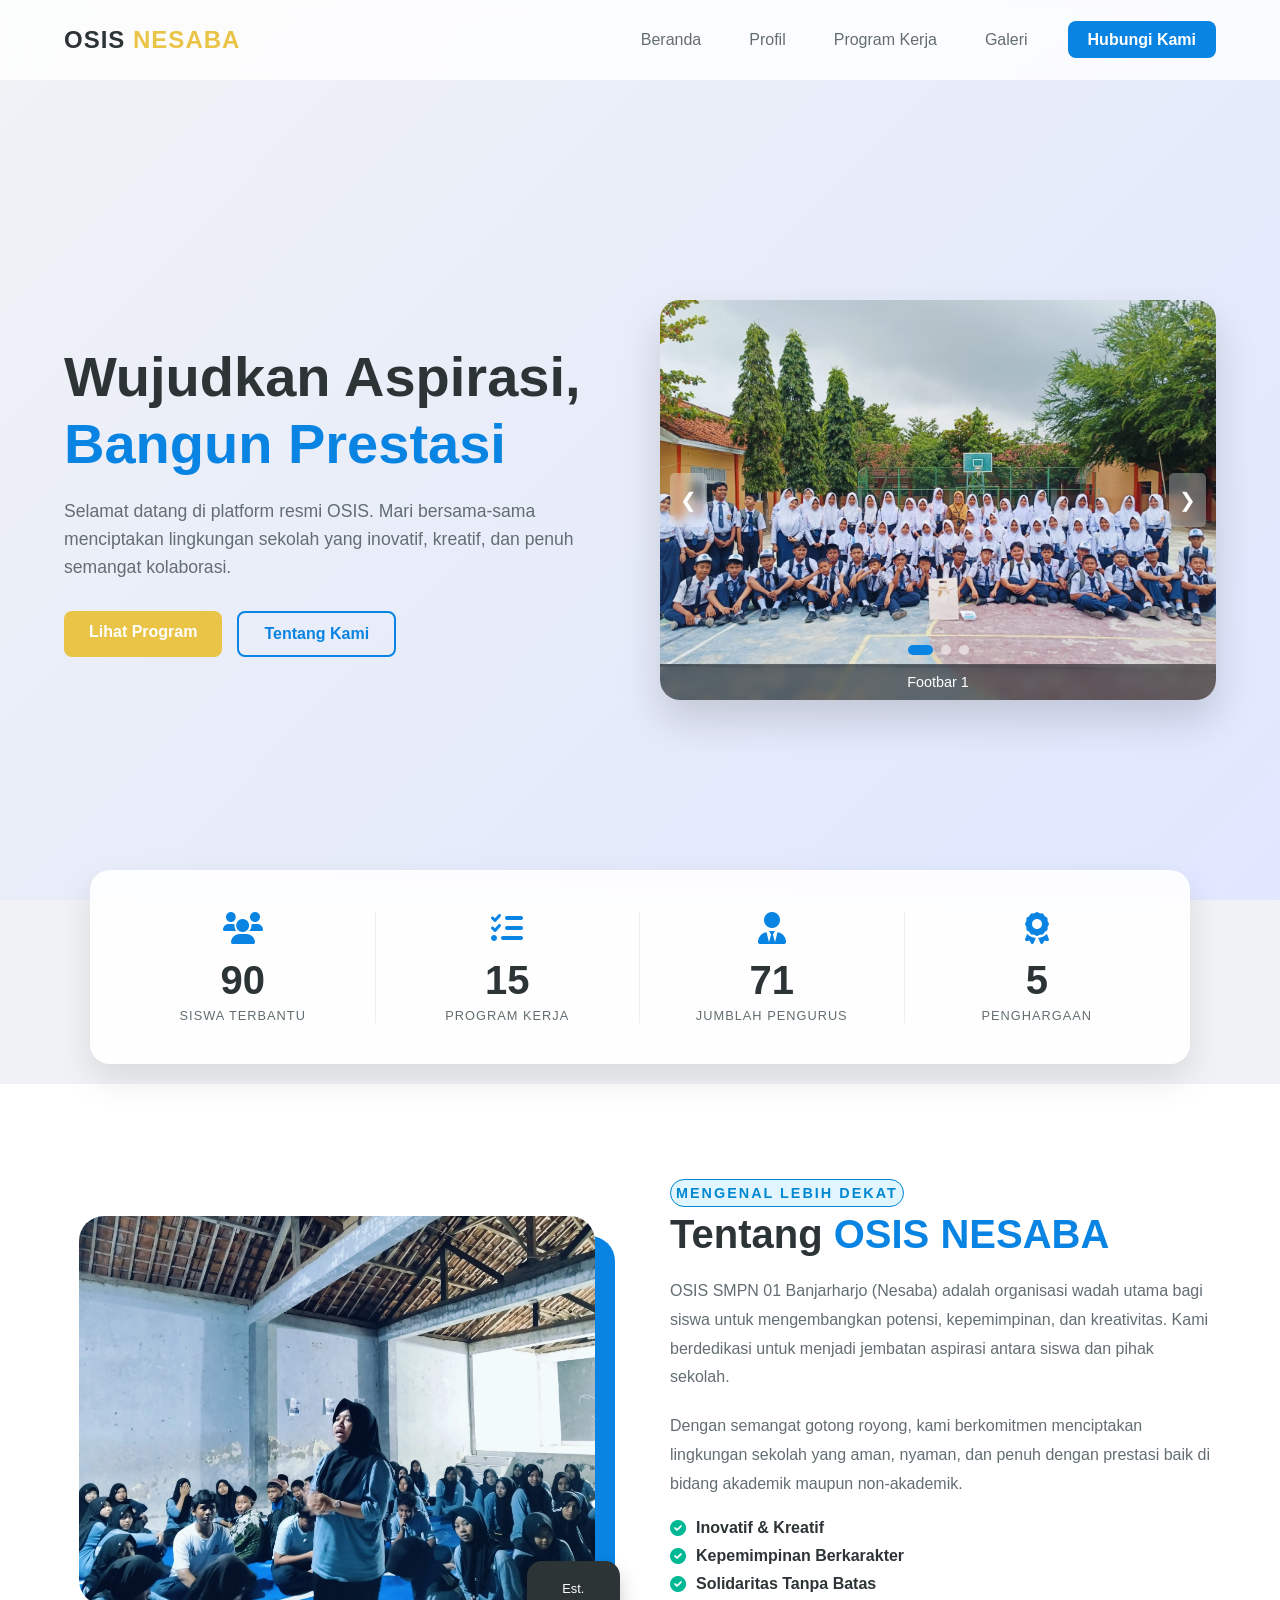
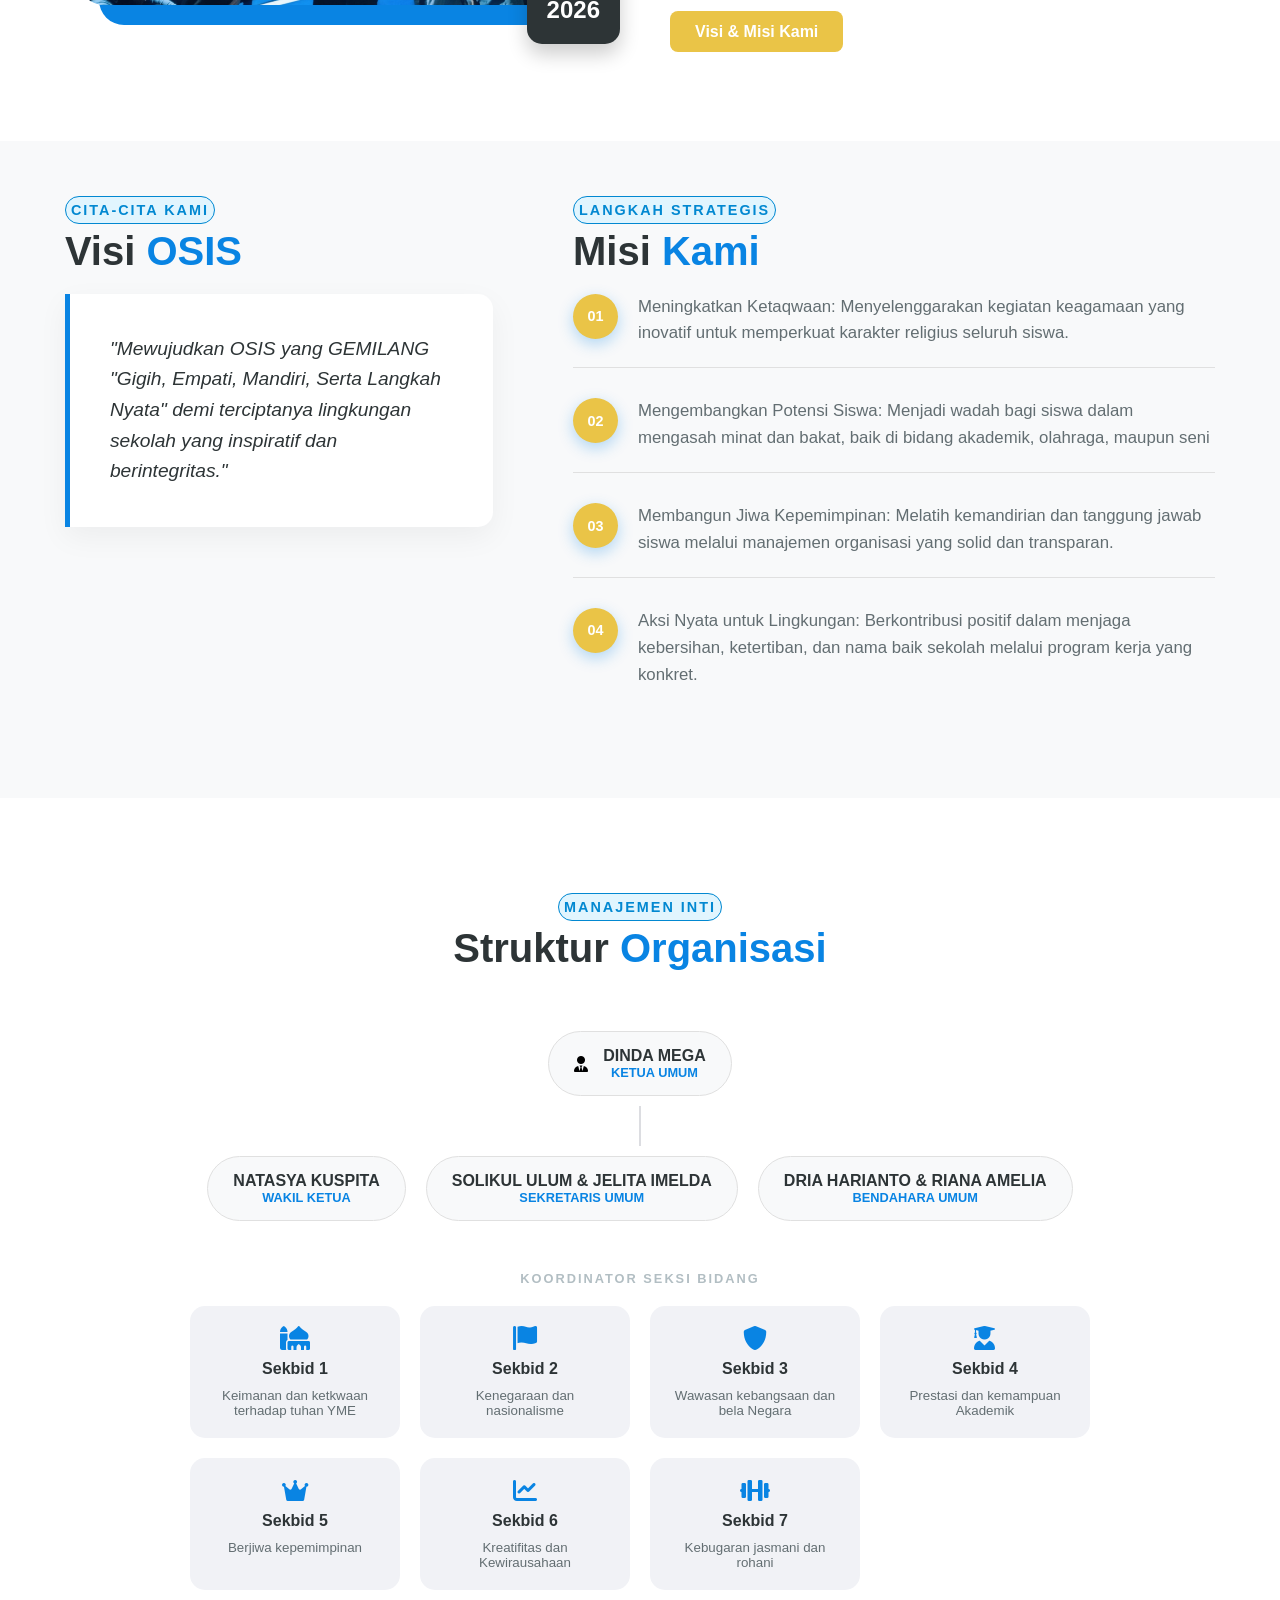
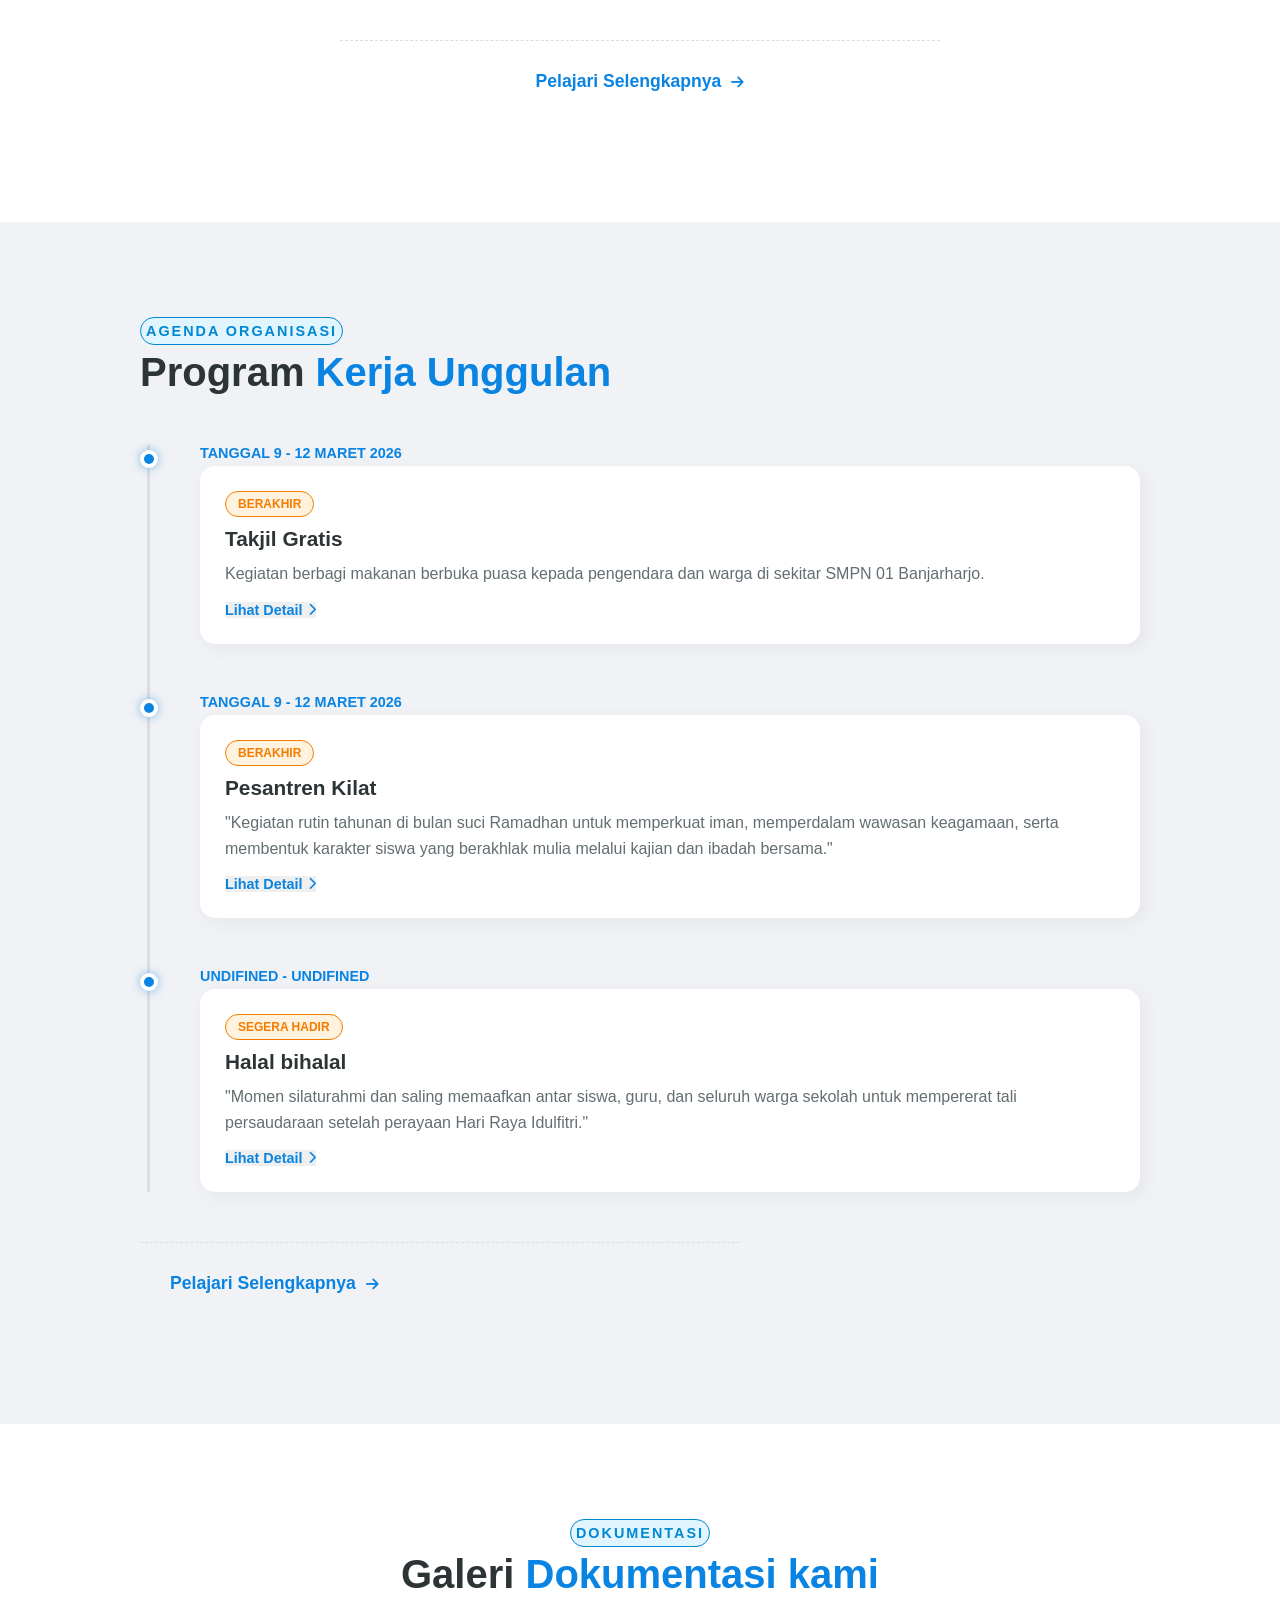
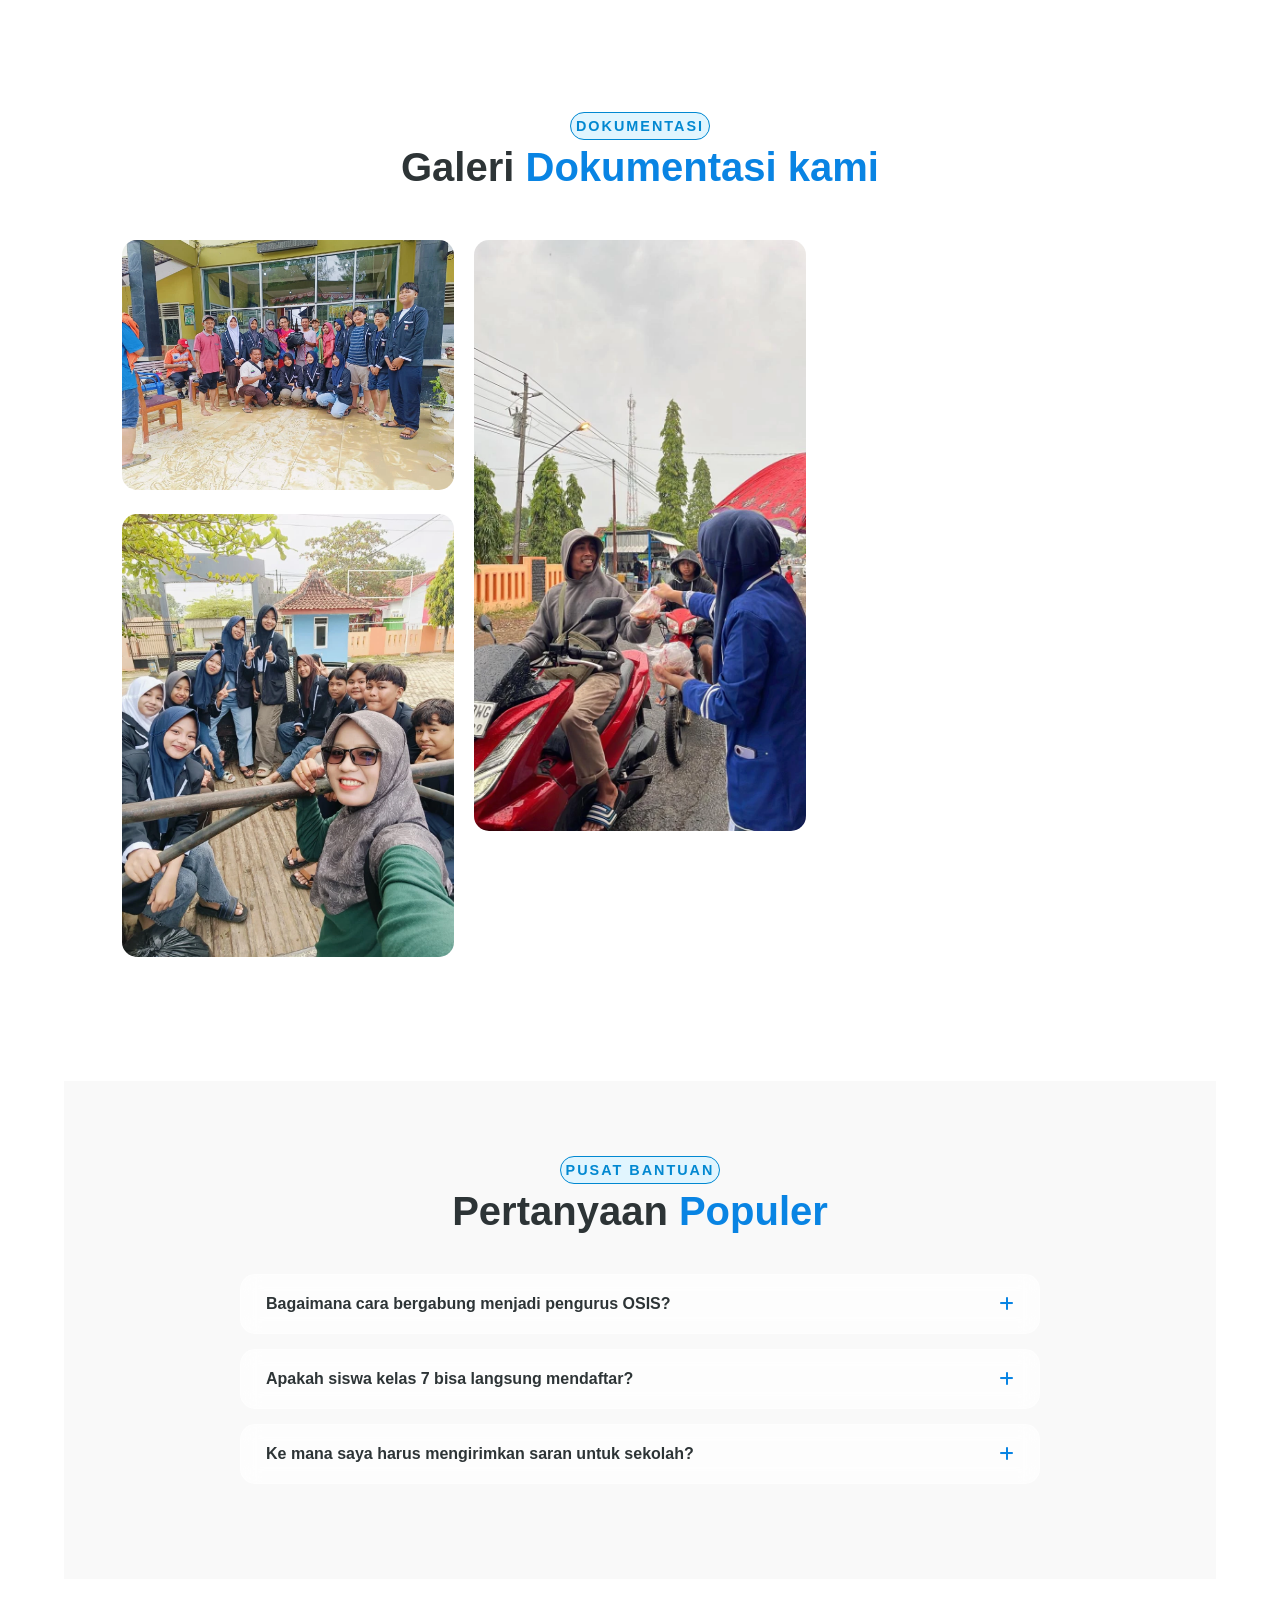
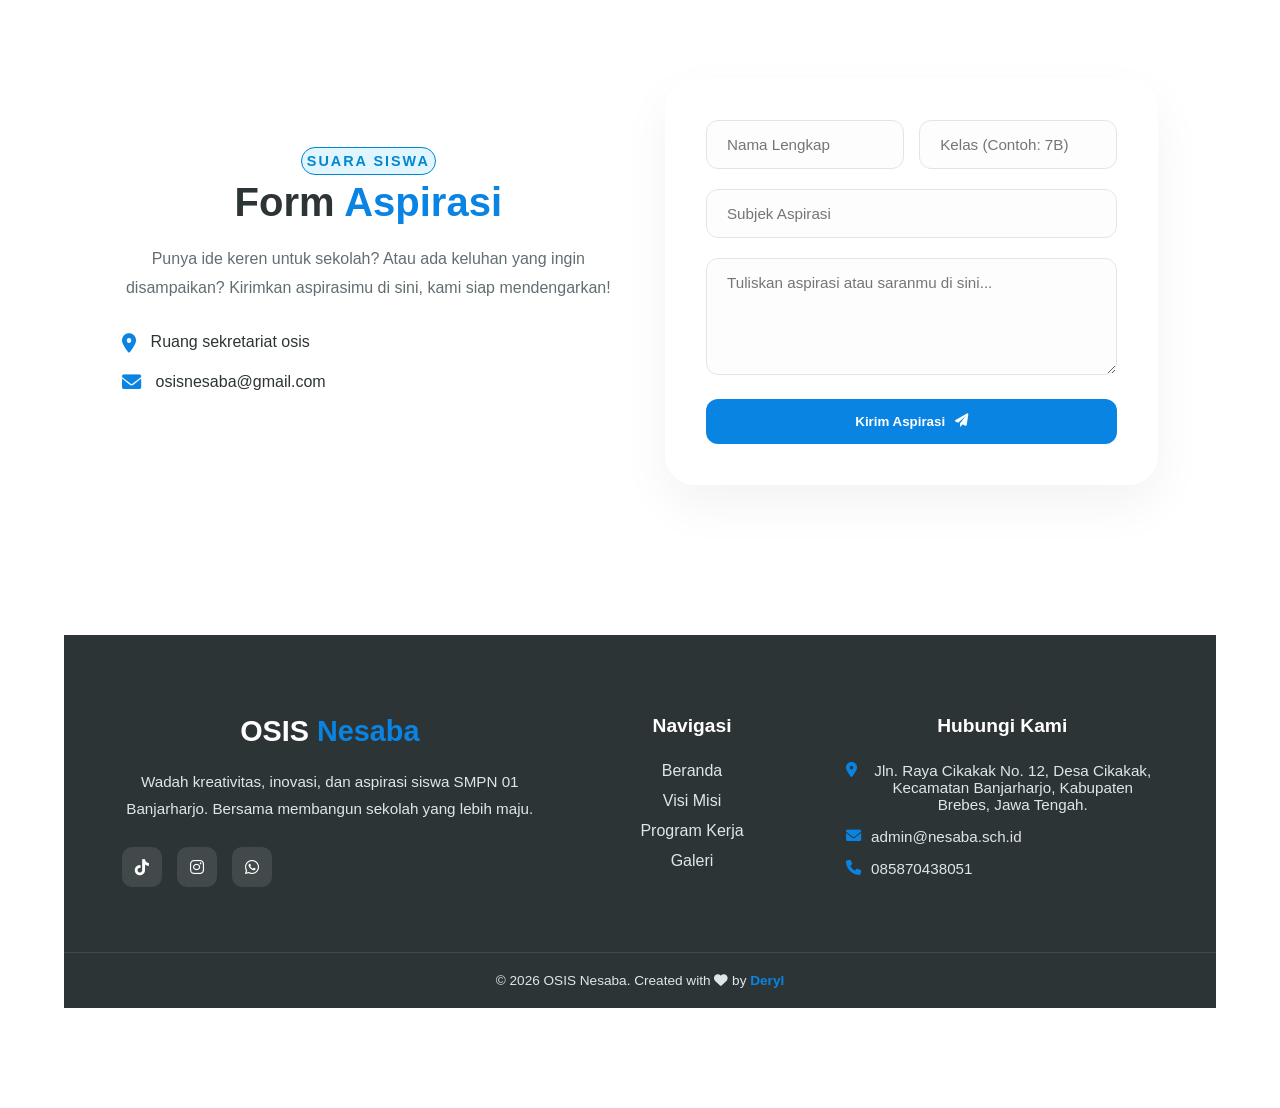
==== commit 24da5004: "Update index.html" ====
--- a/index.html
+++ b/index.html
@@ -367,33 +367,32 @@
             <h2 class="section-title">Galeri <span>Dokumentasi kami</span></h2>
 
             <div class="masonry-wrapper">
+                    
                 <div class="masonry-item">
                     <img src="img/kegiatan.webp"
                         alt="Osis nesaba membantu korban bencana alam">
                     <div class="photo-info">Membantu korban Banjir</div>
                 </div>
-
                 <div class="masonry-item">
                     <img src="img/kegiatanZ1.webp"
                         alt="osis nesaba membantu korban bencana alam">
                     <div class="photo-info">persiapan!!</div>
                 </div>
-
                 <div class="masonry-item">
-                    <img src="img/berbagi.webp" alt="osis nesaba berbagi di bulan ramadhan">
+                    <img src="img/berbagi.webp" 
+                            alt="osis nesaba berbagi di bulan ramadhan">
                     <div class="photo-info">osis nesaba berbagi takjil<div>
                 </div>
-
                 <div class="masonry-item">
                     <img src="https://placehold.co/300x300"
                         alt="Kebersamaan">
                     <div class="photo-info">Masukan Text</div>
-                </div>
+                </div> 
                 <div class="masonry-item">
                     <img src="https://placehold.co/600x400"
                         alt="Kebersamaan">
                     <div class="photo-info">Masukan Text</div>
-                </div>
+                </div> 
                 <div class="masonry-item">
                     <img src="https://placehold.co/400x600"
                         alt="Kebersamaan">
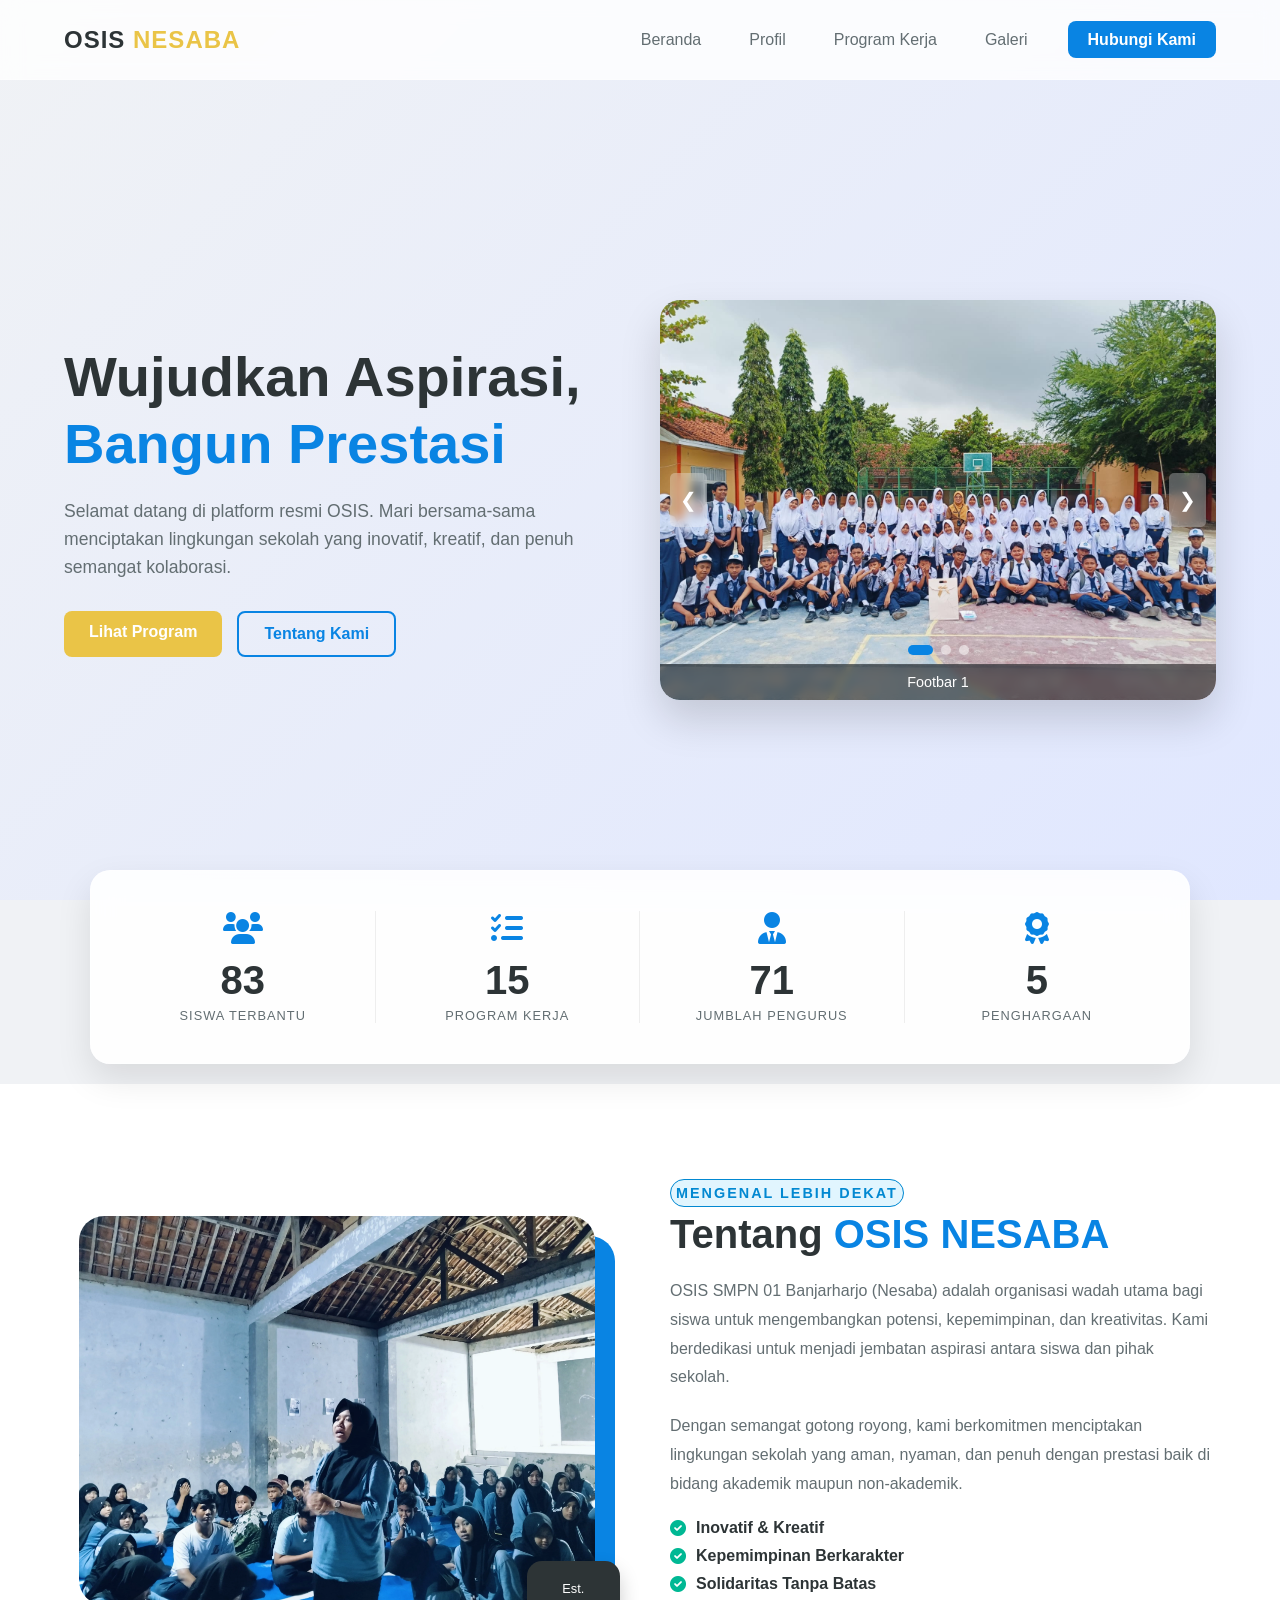
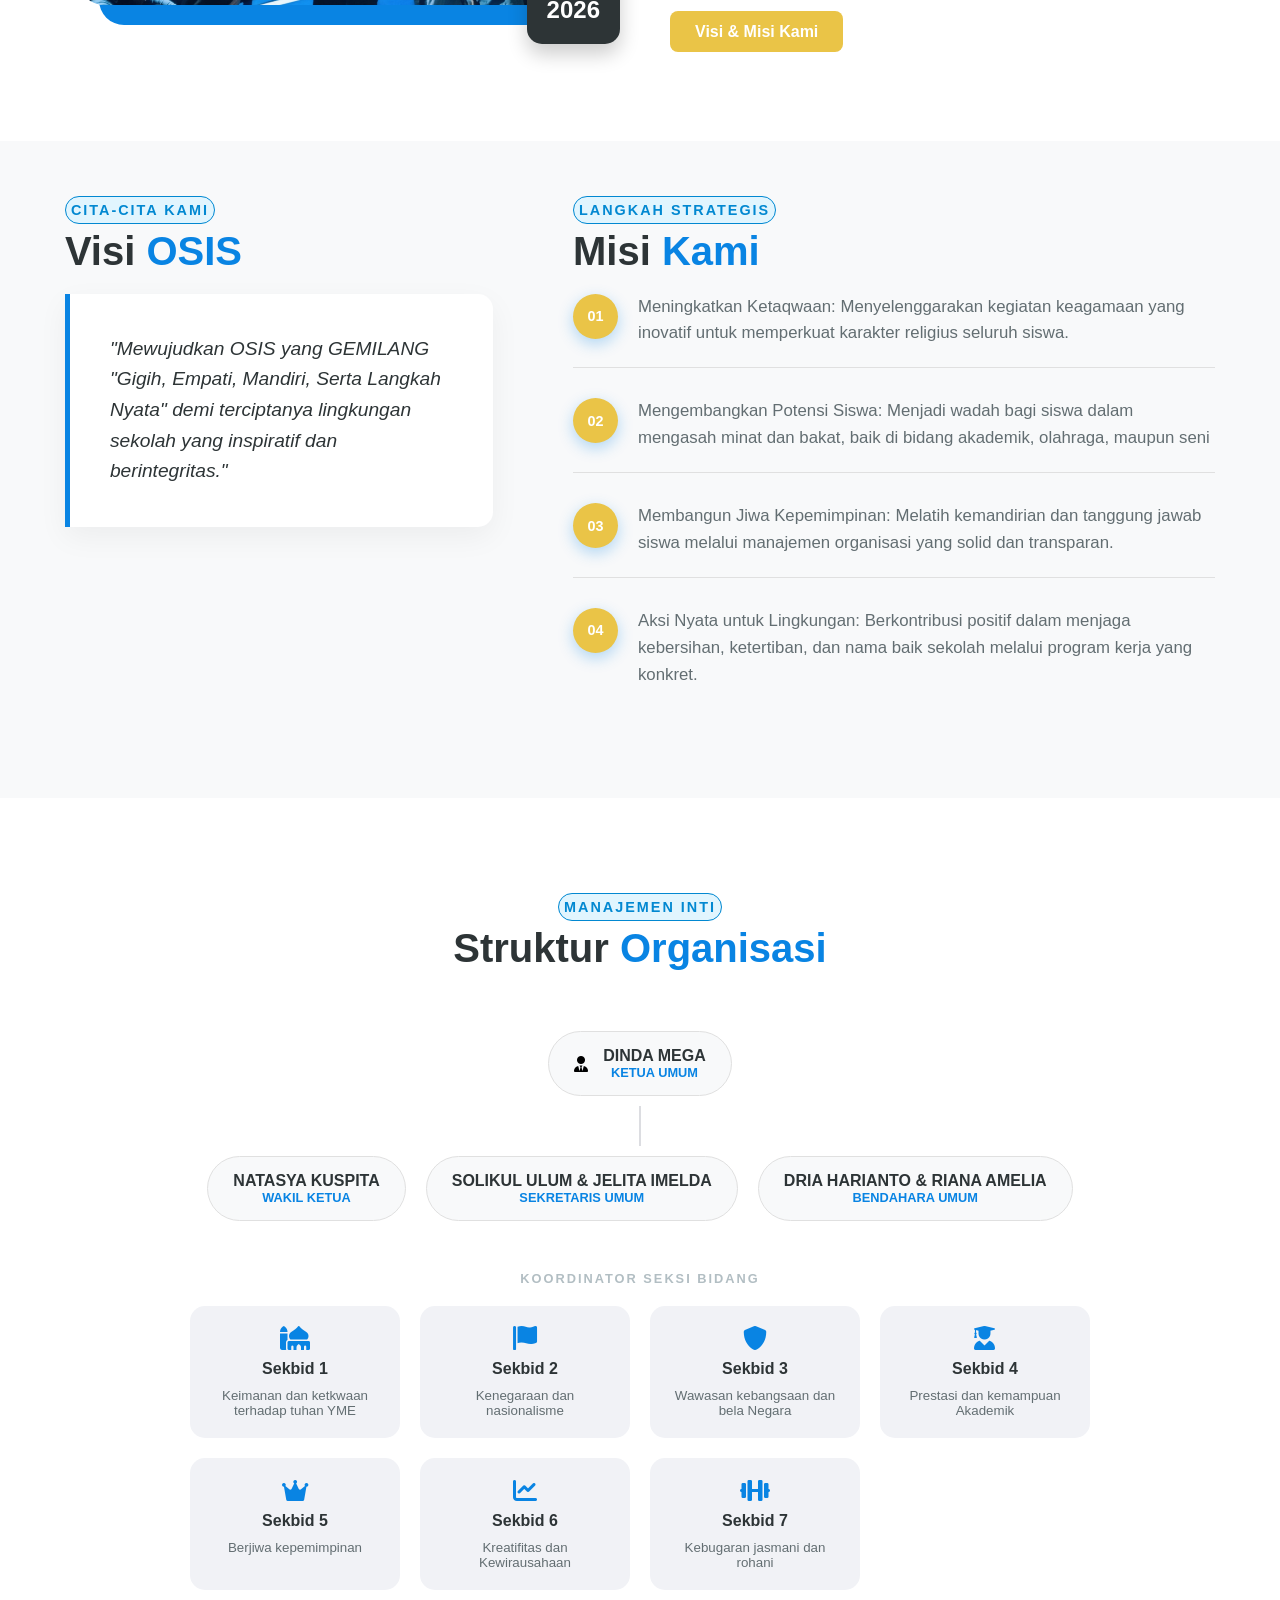
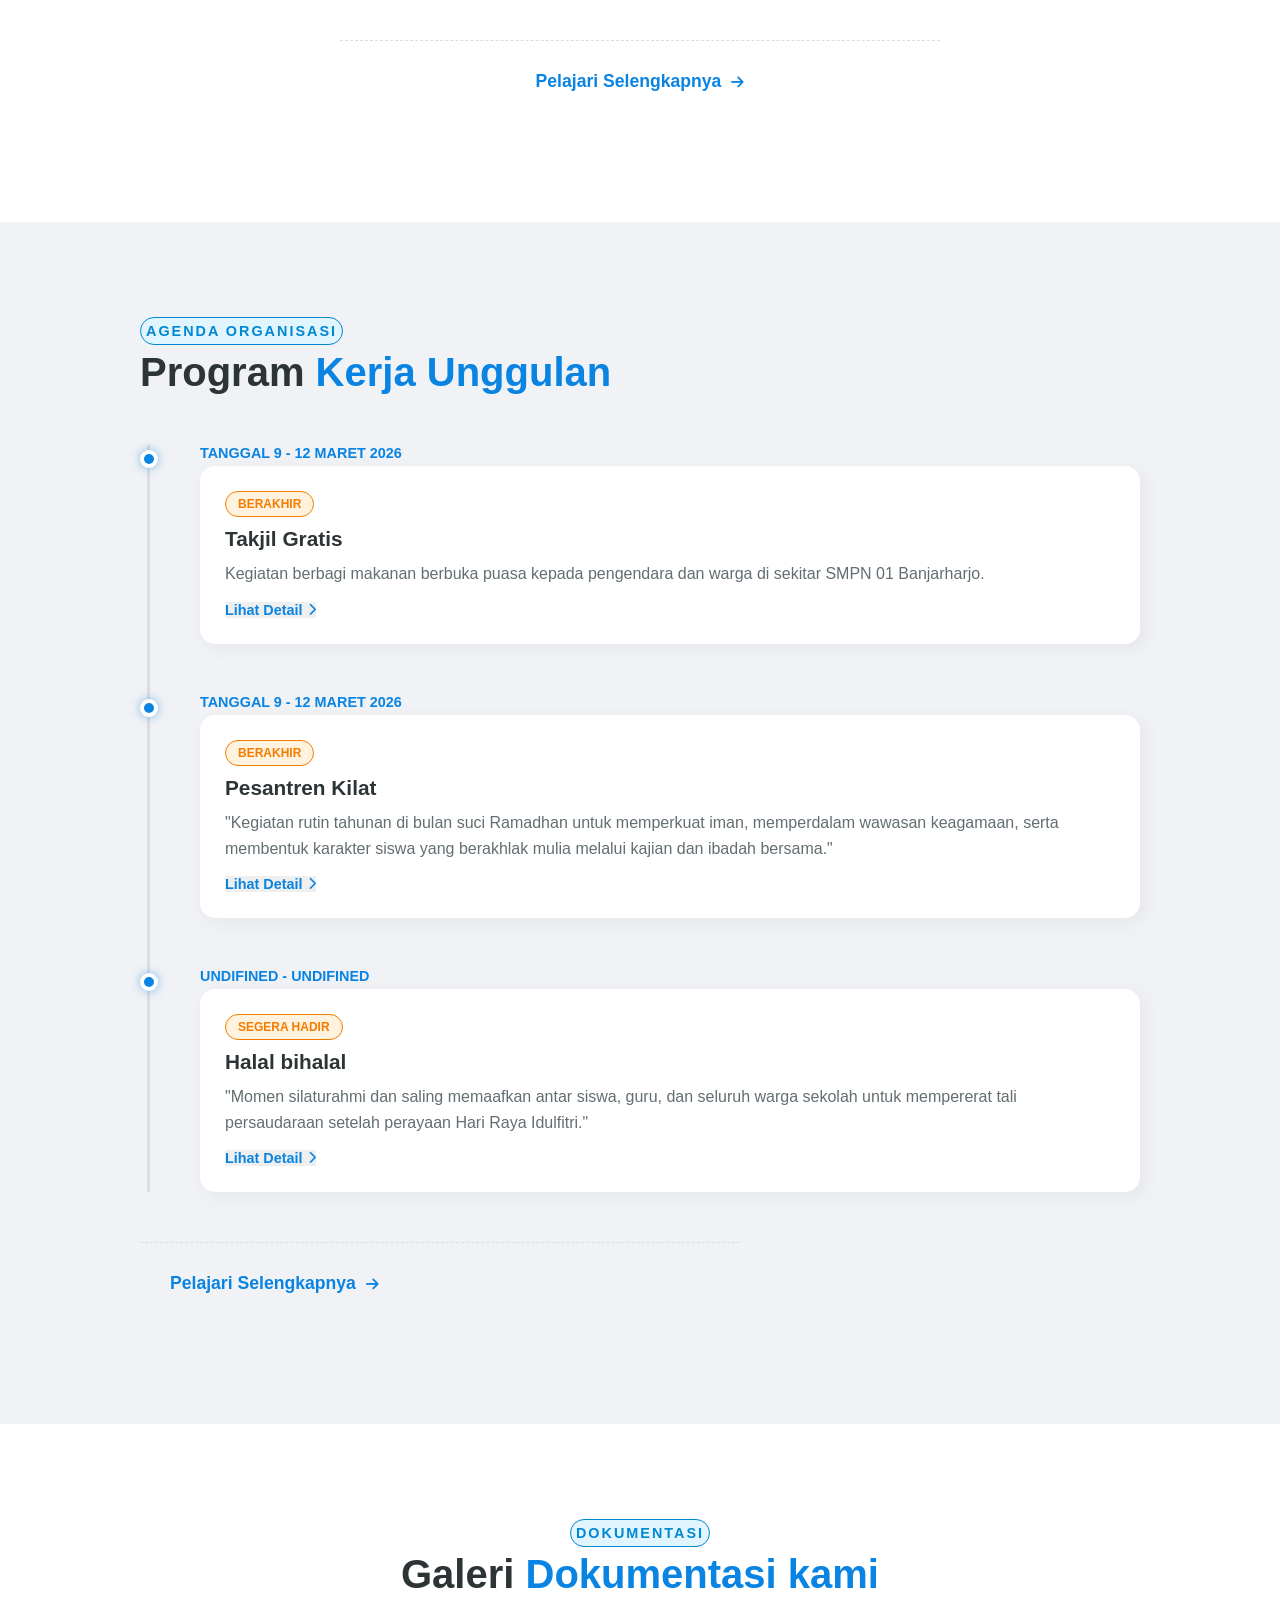
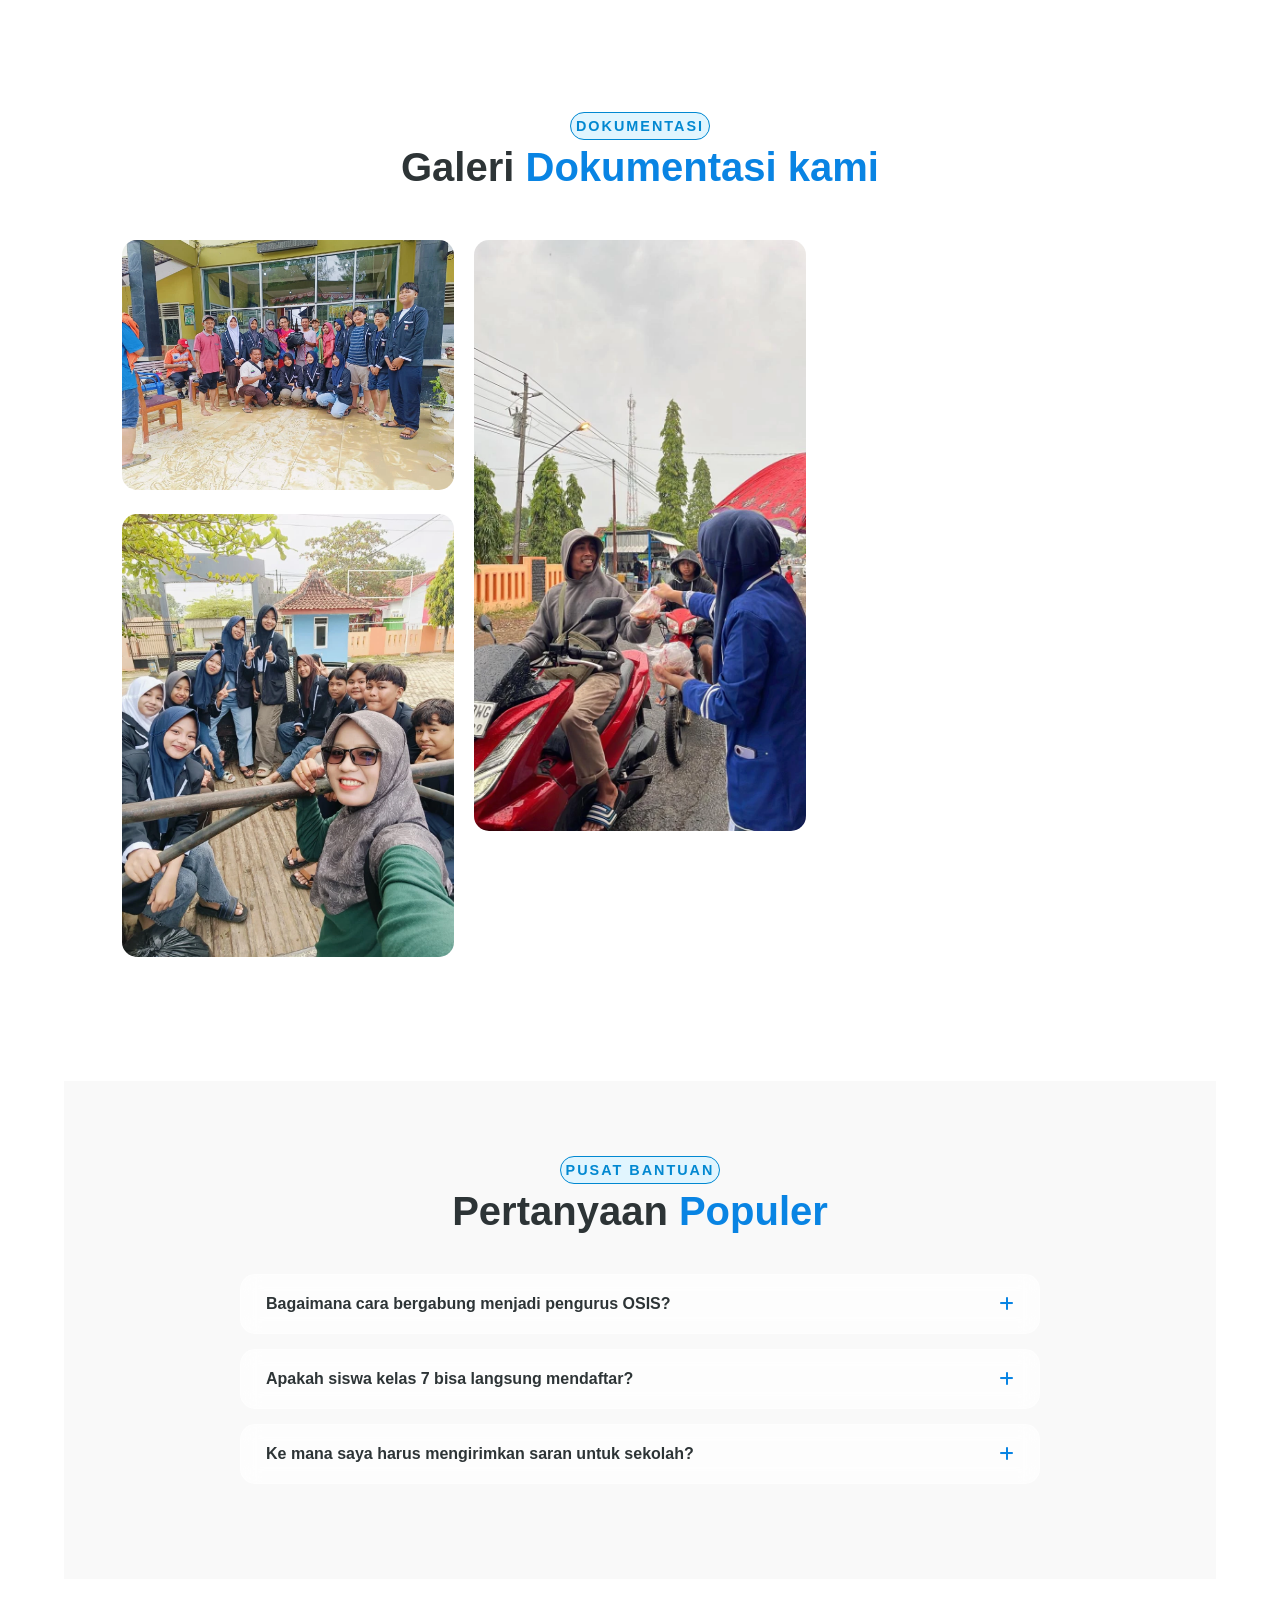
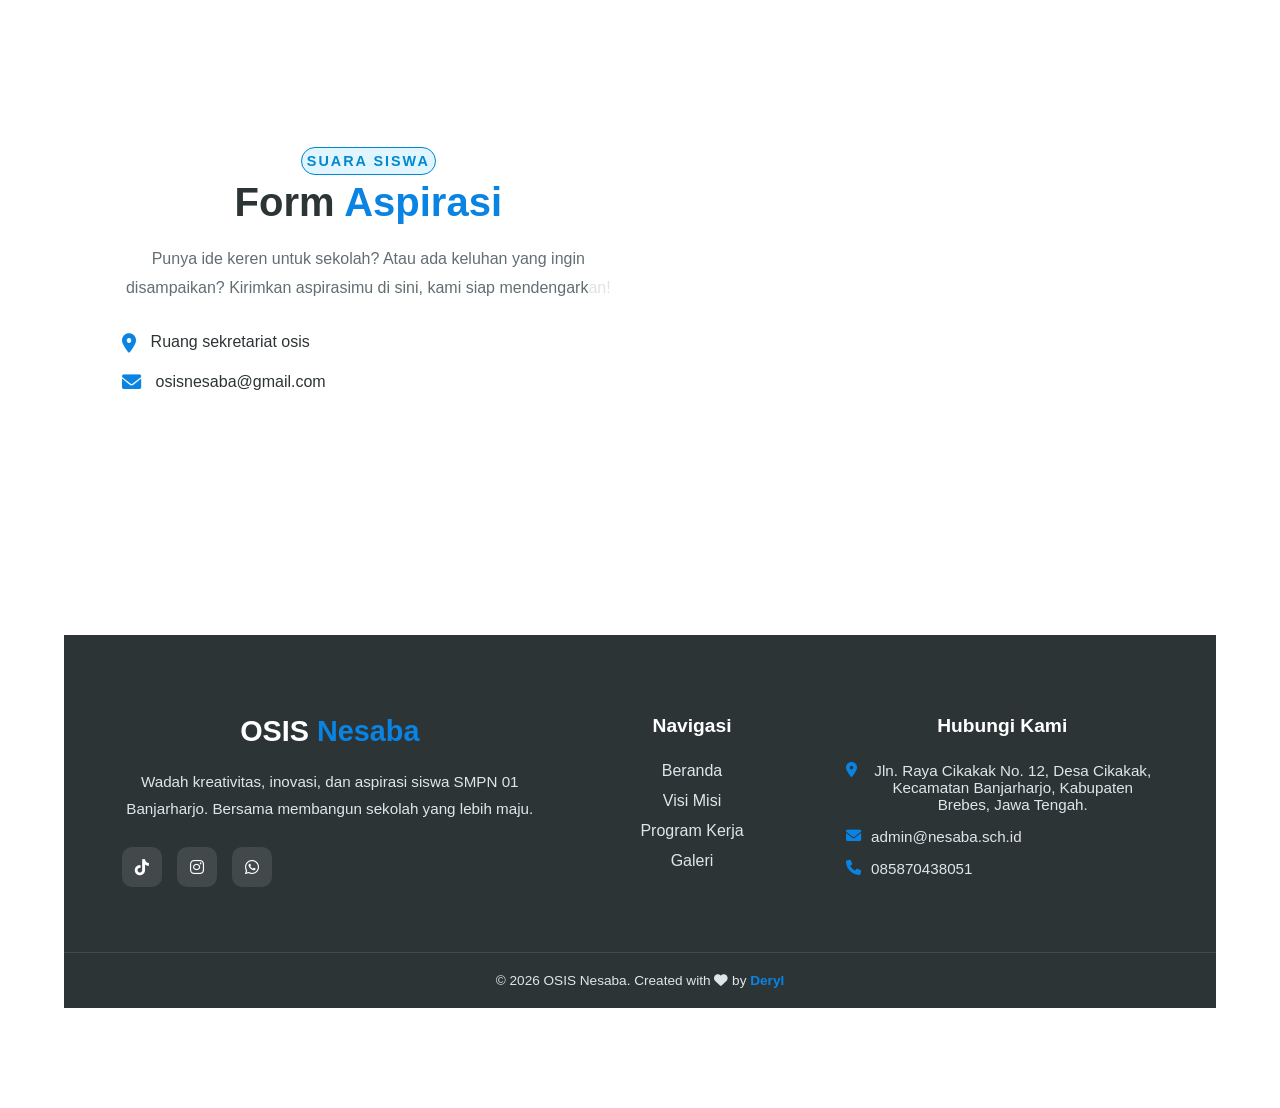
==== commit a250ef9d: "Update index.html" ====
--- a/index.html
+++ b/index.html
@@ -365,7 +365,6 @@
         <div class="gallery-container">
             <span class="sub-title">Dokumentasi</span>
             <h2 class="section-title">Galeri <span>Dokumentasi kami</span></h2>
-
             <div class="masonry-wrapper">
                     
                 <div class="masonry-item">
@@ -382,21 +381,6 @@
                     <img src="img/berbagi.webp" 
                             alt="osis nesaba berbagi di bulan ramadhan">
                     <div class="photo-info">osis nesaba berbagi takjil<div>
-                </div>
-                <div class="masonry-item">
-                    <img src="https://placehold.co/300x300"
-                        alt="Kebersamaan">
-                    <div class="photo-info">Masukan Text</div>
-                </div> 
-                <div class="masonry-item">
-                    <img src="https://placehold.co/600x400"
-                        alt="Kebersamaan">
-                    <div class="photo-info">Masukan Text</div>
-                </div> 
-                <div class="masonry-item">
-                    <img src="https://placehold.co/400x600"
-                        alt="Kebersamaan">
-                    <div class="photo-info">Masukan Text</div>
                 </div>
             </div>
         </div>
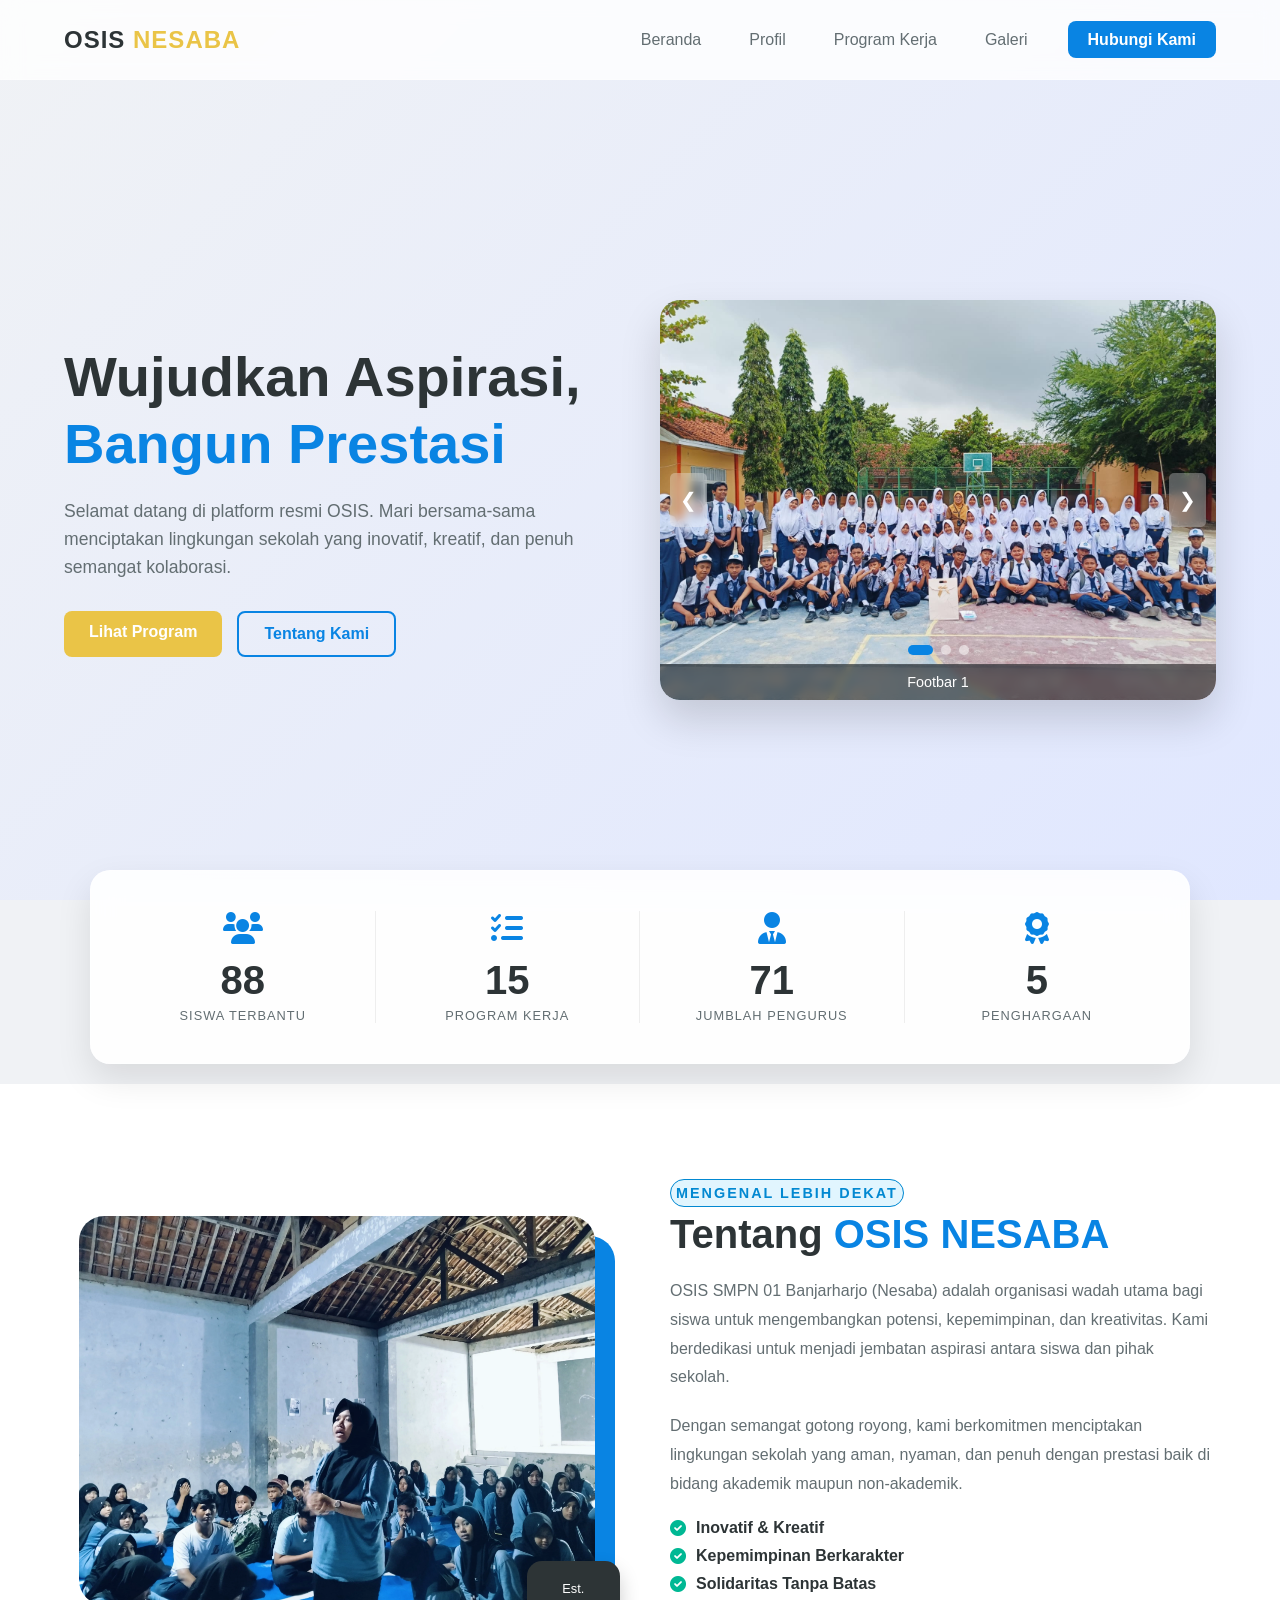
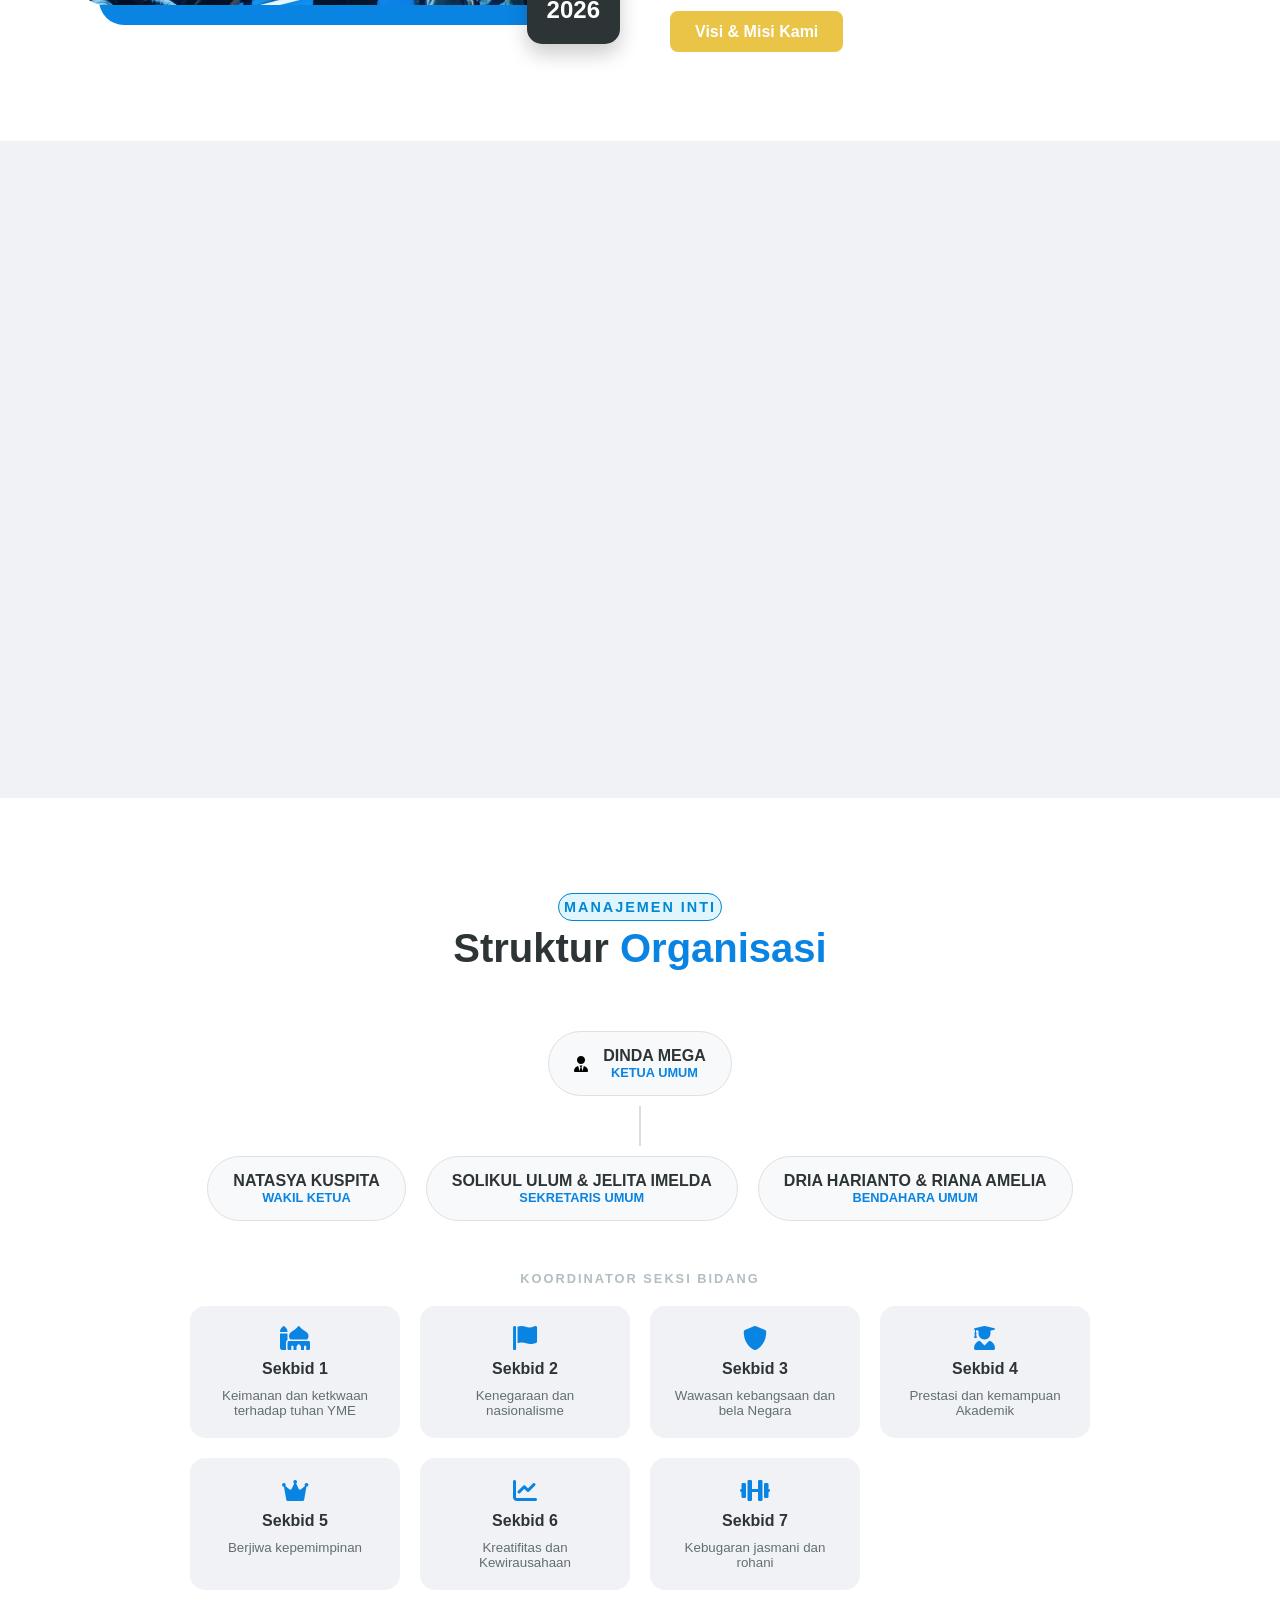
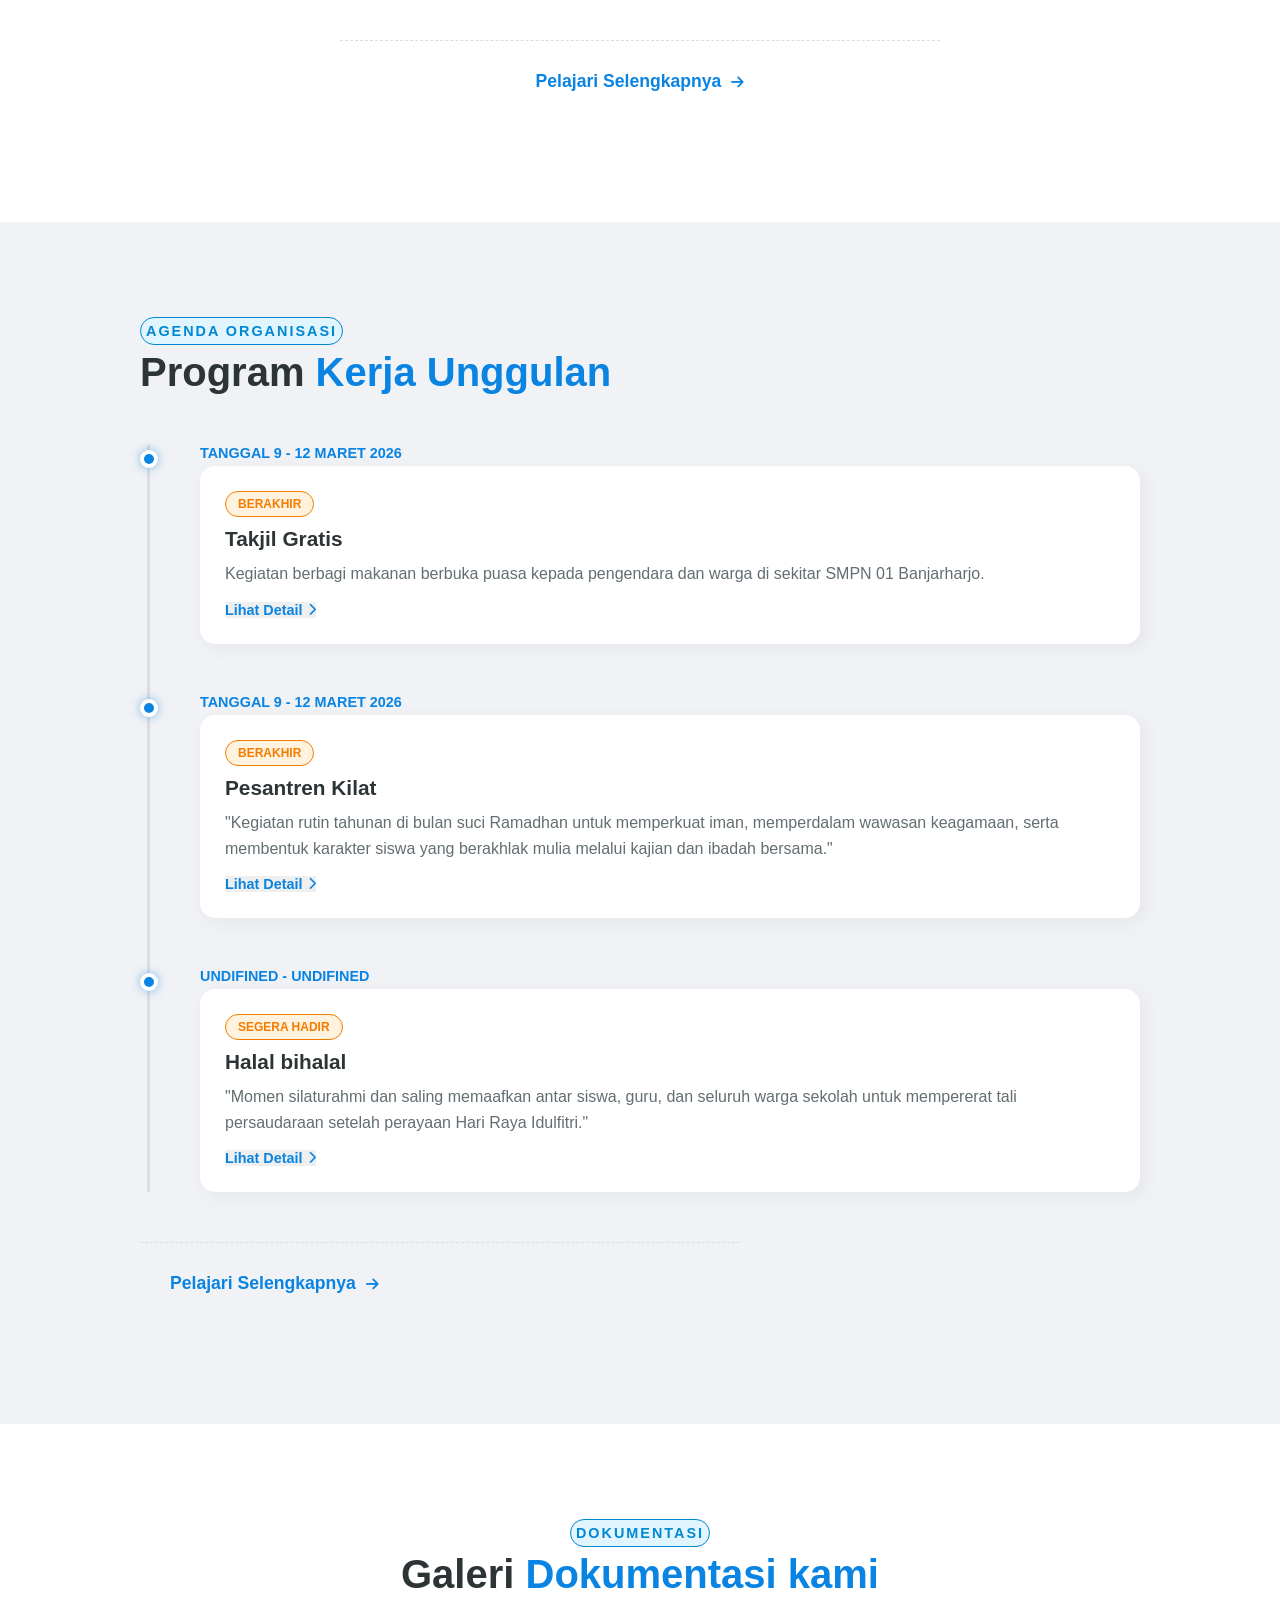
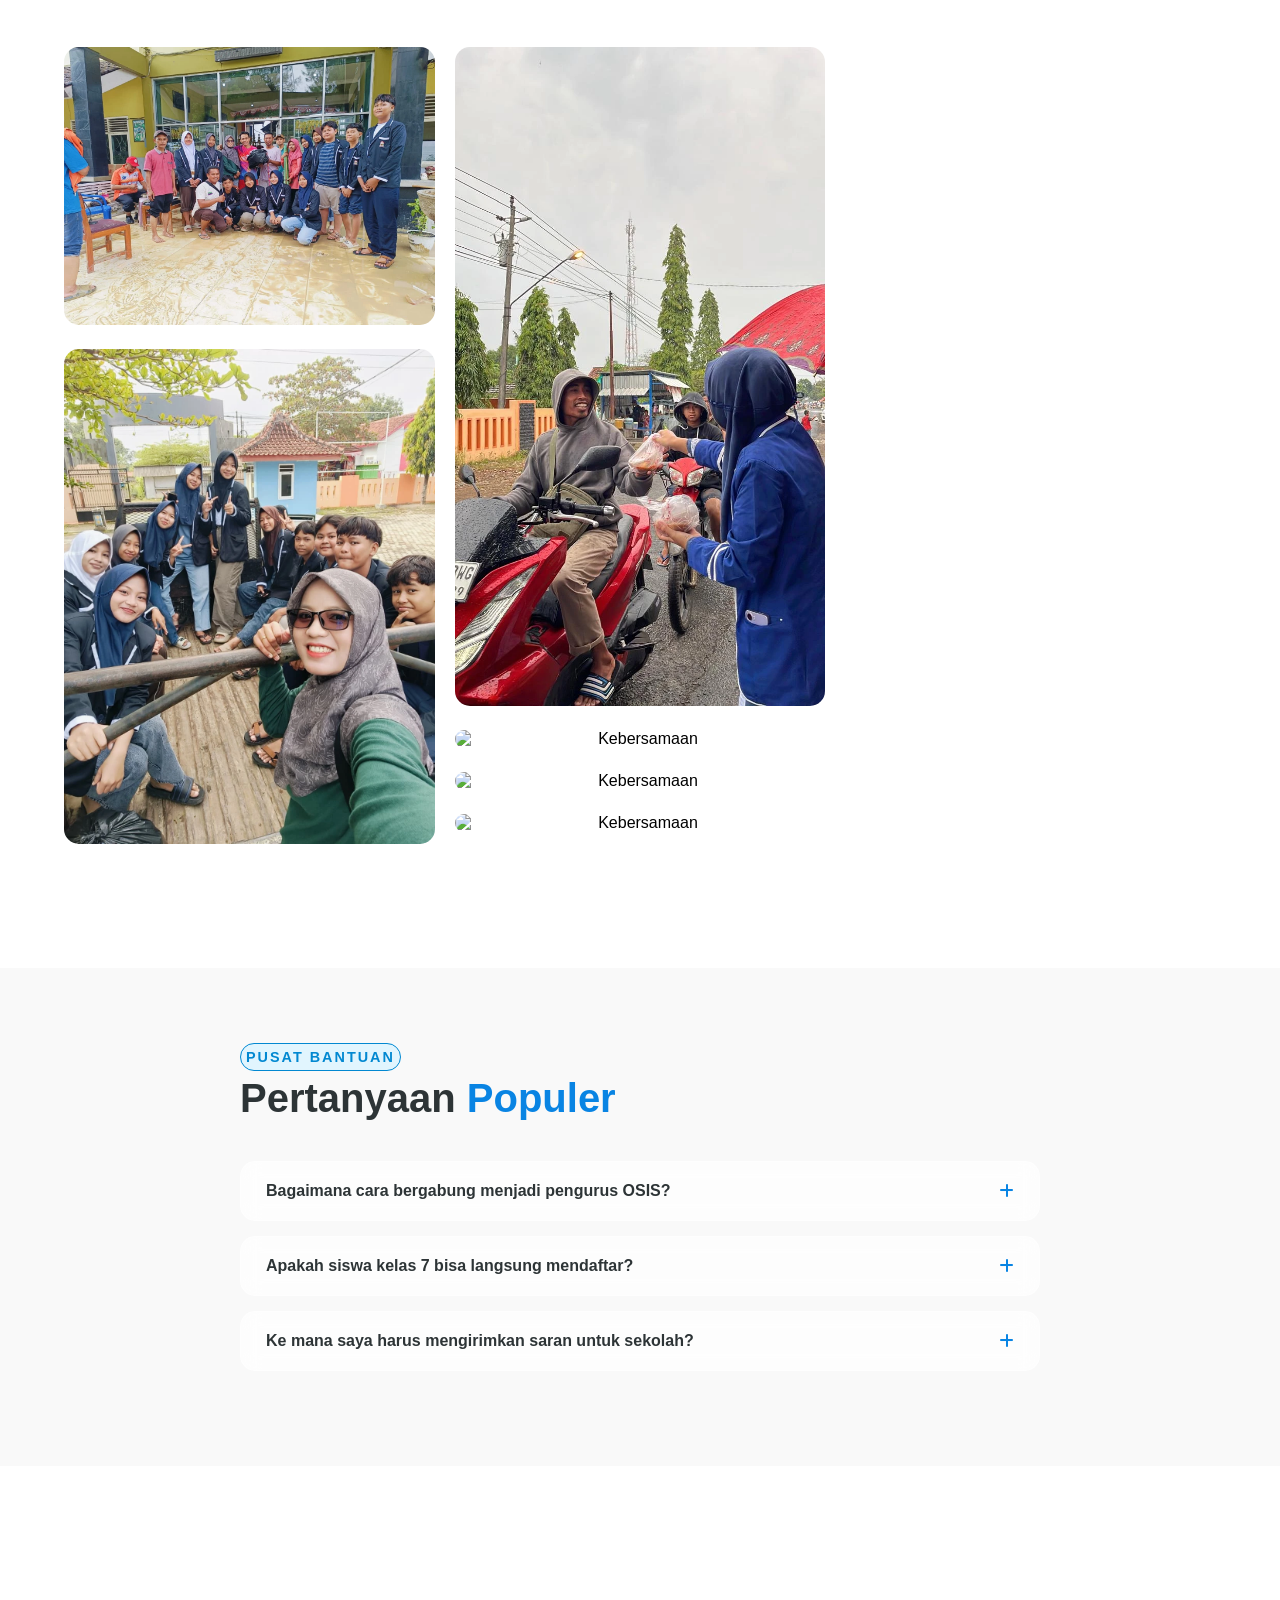
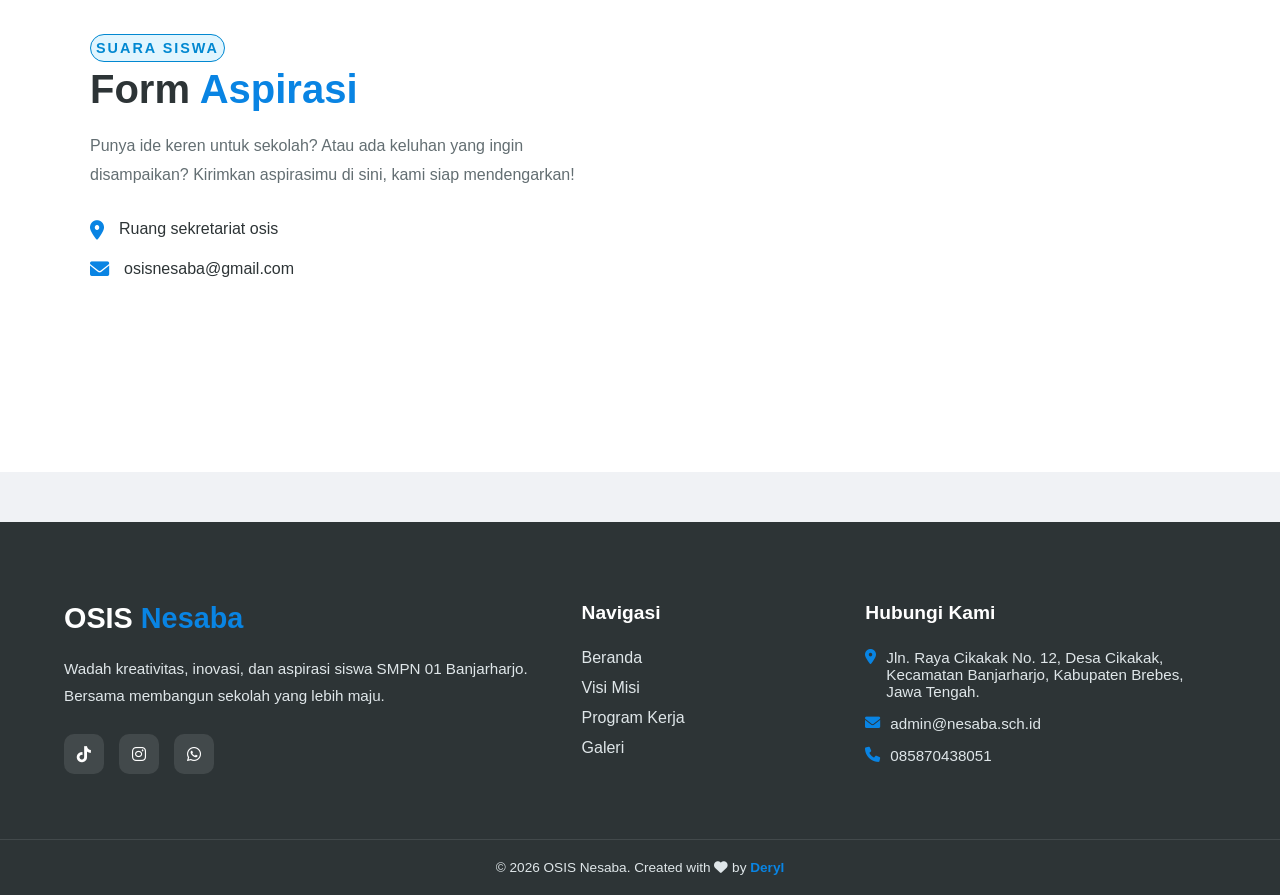
==== commit b8bf2123: "Update index.html" ====
--- a/index.html
+++ b/index.html
@@ -361,26 +361,38 @@
             <span class="sub-title">Dokumentasi</span>
             <h2 class="section-title">Galeri <span>Dokumentasi kami</span></h2>
 
-            <section class="gallery reveal" id="galeri">
-        <div class="gallery-container">
-            <span class="sub-title">Dokumentasi</span>
-            <h2 class="section-title">Galeri <span>Dokumentasi kami</span></h2>
             <div class="masonry-wrapper">
-                    
                 <div class="masonry-item">
                     <img src="img/kegiatan.webp"
-                        alt="Osis nesaba membantu korban bencana alam">
-                    <div class="photo-info">Membantu korban Banjir</div>
-                </div>
+                        alt="Osis Nesaba membantu korban bencana alam">
+                    <div class="photo-info">Membantu korban banjir</div>
+                </div>
+
                 <div class="masonry-item">
                     <img src="img/kegiatanZ1.webp"
-                        alt="osis nesaba membantu korban bencana alam">
+                        alt="osis nesaba dalam persiapan membantu korban banjir">
                     <div class="photo-info">persiapan!!</div>
                 </div>
+
                 <div class="masonry-item">
-                    <img src="img/berbagi.webp" 
-                            alt="osis nesaba berbagi di bulan ramadhan">
-                    <div class="photo-info">osis nesaba berbagi takjil<div>
+                    <img src="img/berbagi.webp" alt="osis nesaba berbagi Takjil gratis">
+                    <div class="photo-info">Bagi-bagi Takjil Gratis</div>
+                </div>
+
+                <div class="masonry-item">
+                    <img src="https://placehold.co/300x300"
+                        alt="Kebersamaan">
+                    <div class="photo-info">Masukan Text</div>
+                </div>
+                <div class="masonry-item">
+                    <img src="https://placehold.co/600x400"
+                        alt="Kebersamaan">
+                    <div class="photo-info">Masukan Text</div>
+                </div>
+                <div class="masonry-item">
+                    <img src="https://placehold.co/400x600"
+                        alt="Kebersamaan">
+                    <div class="photo-info">Masukan Text</div>
                 </div>
             </div>
         </div>
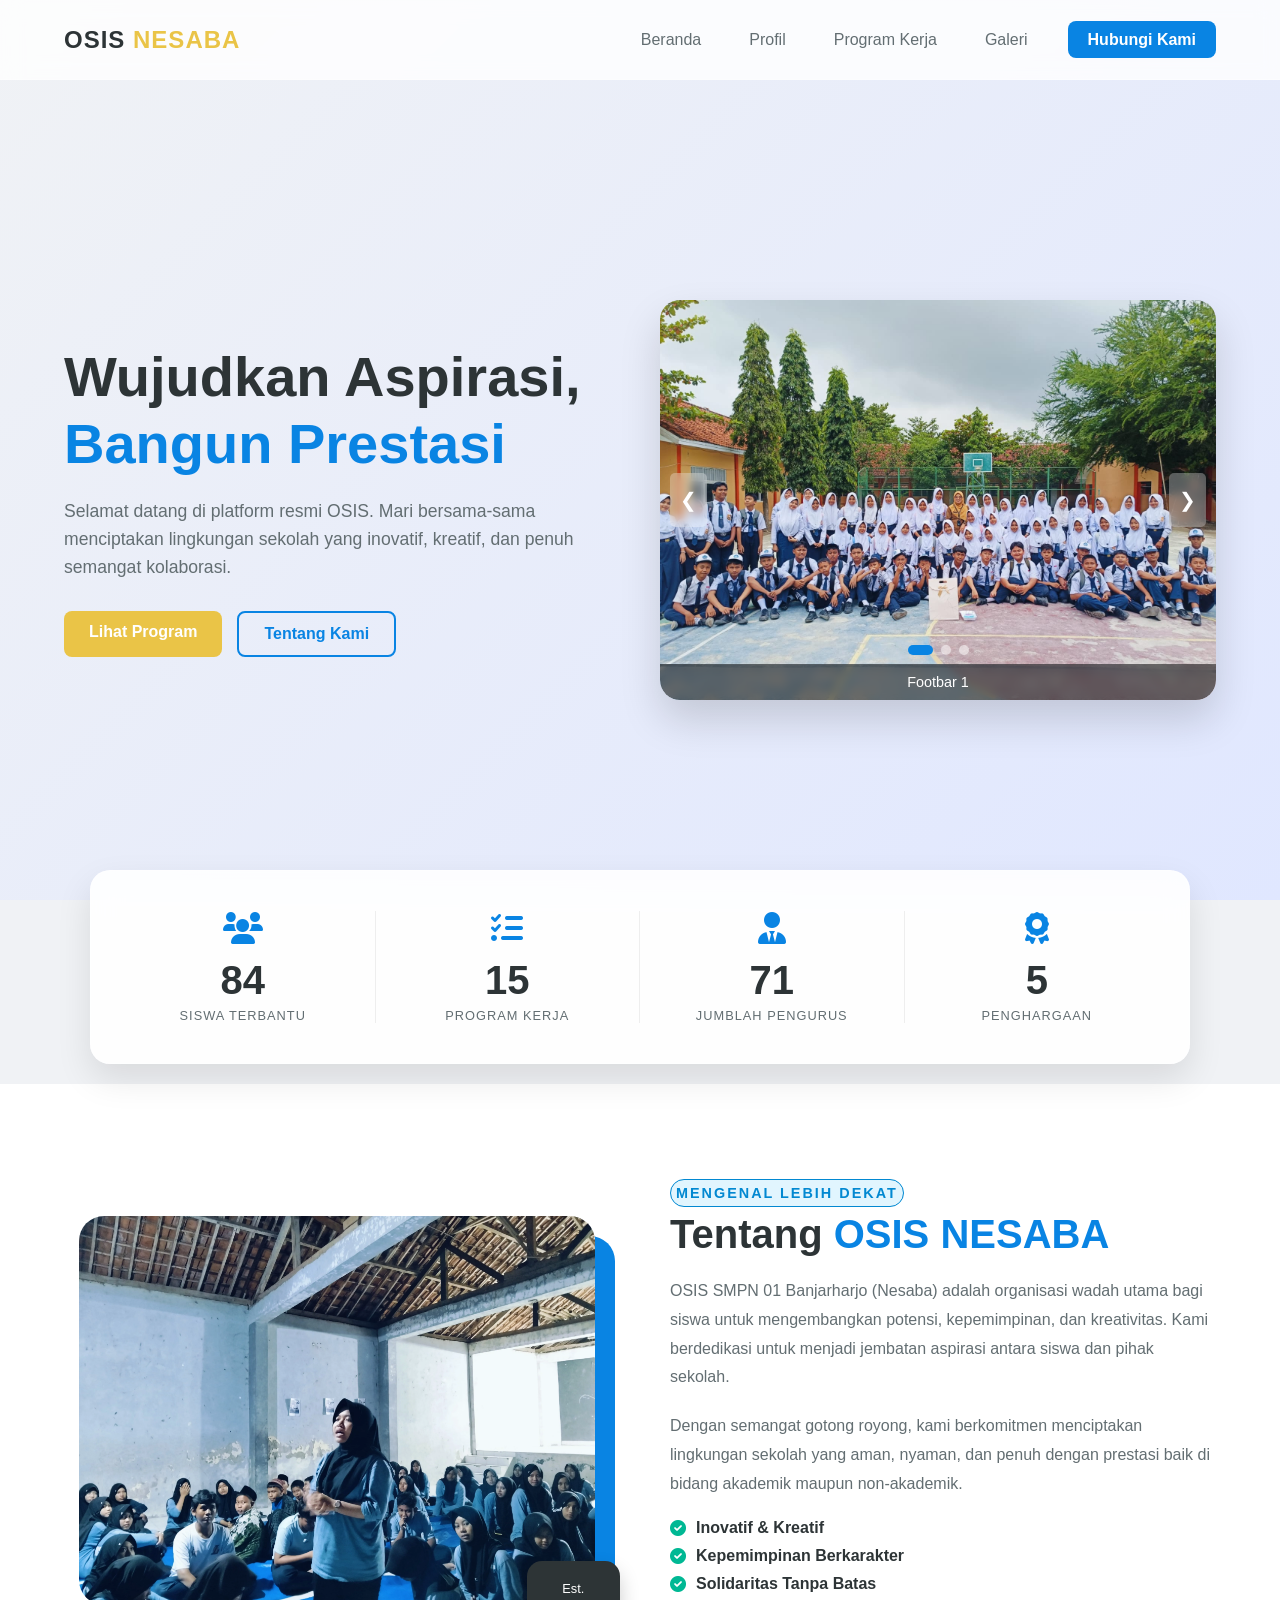
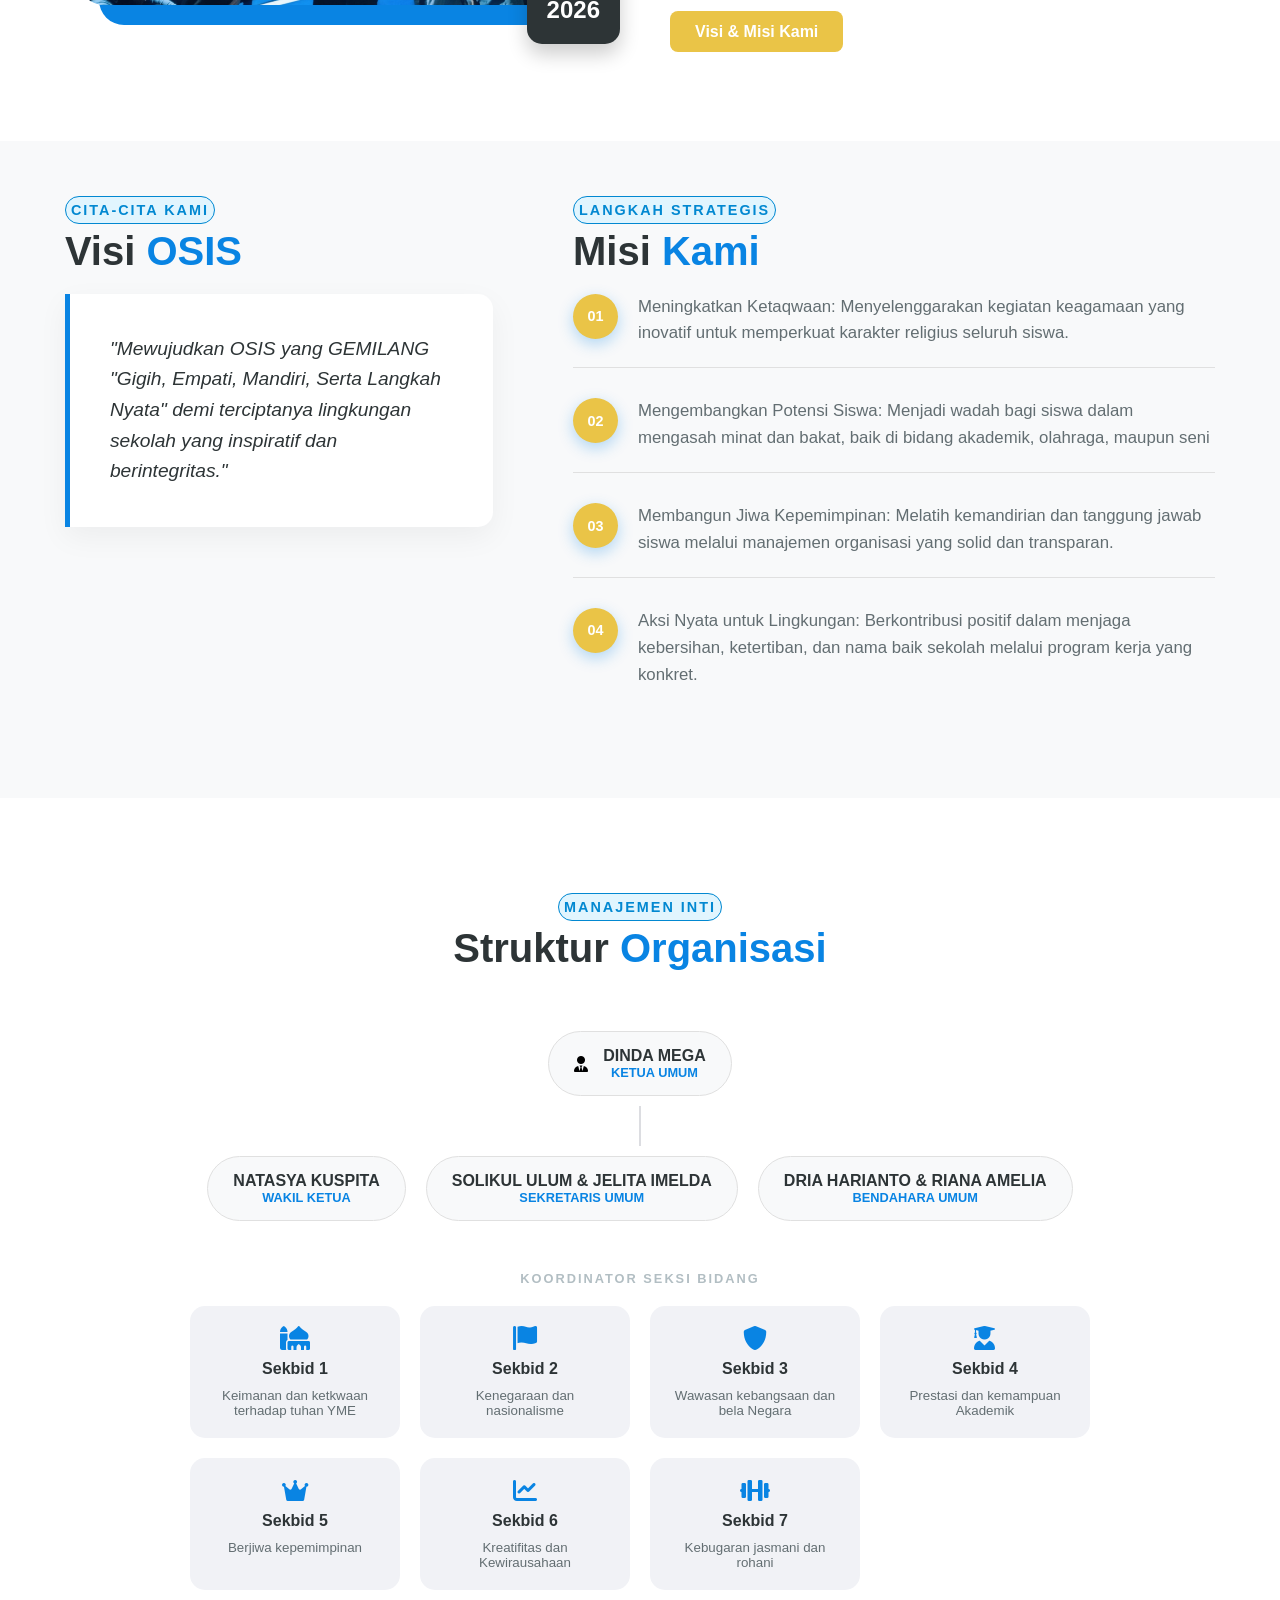
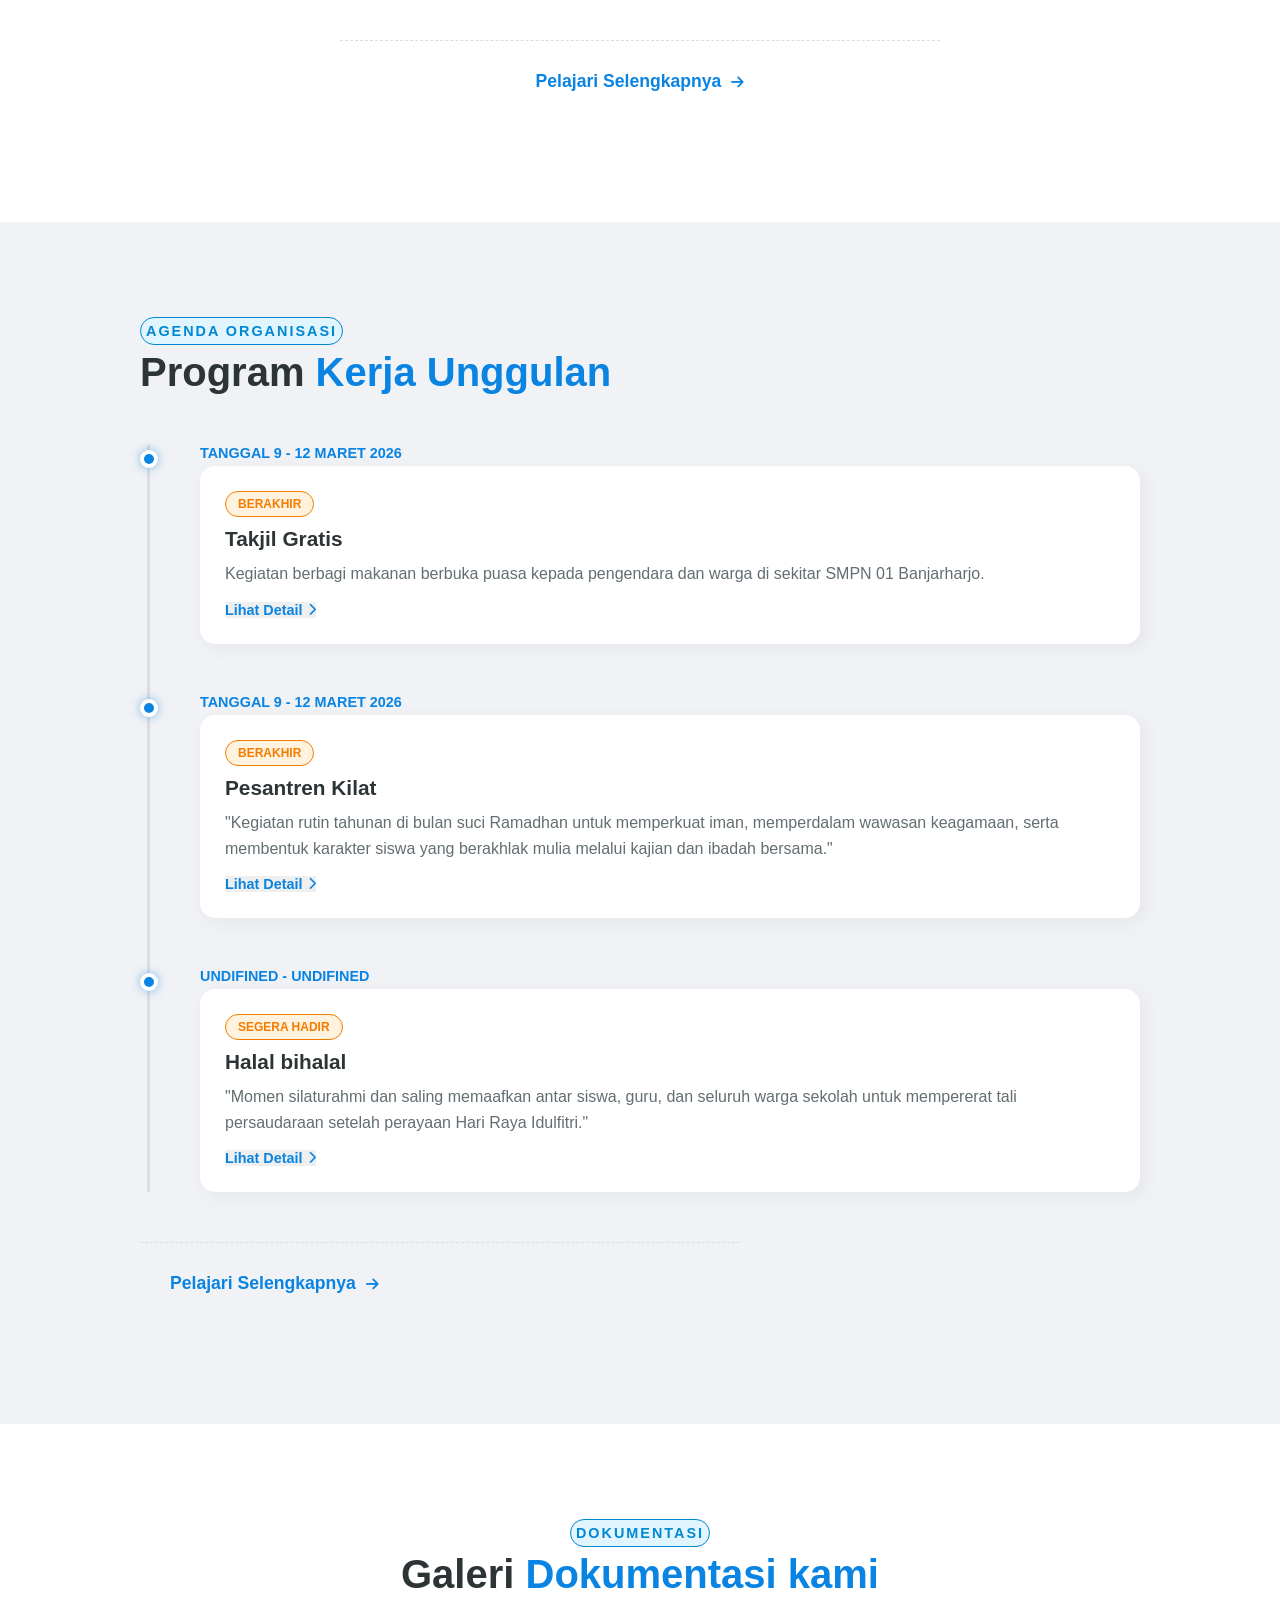
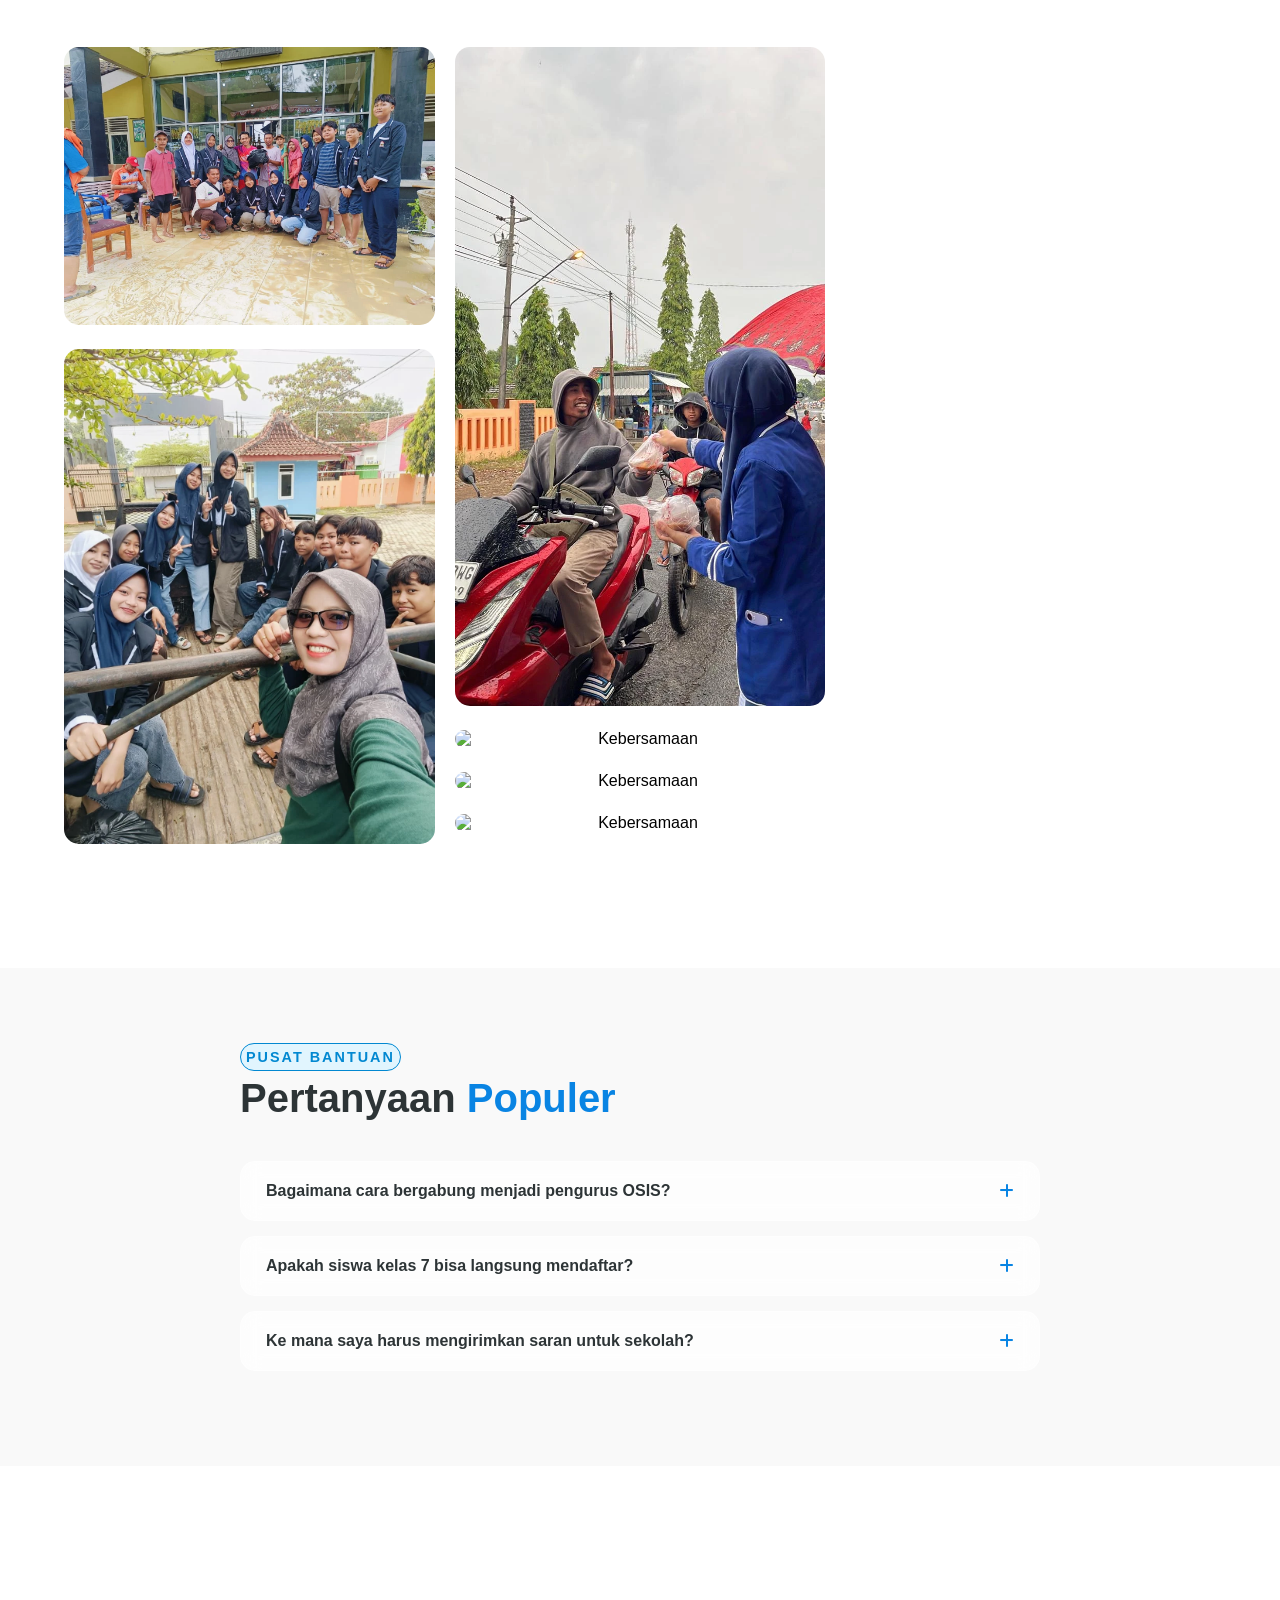
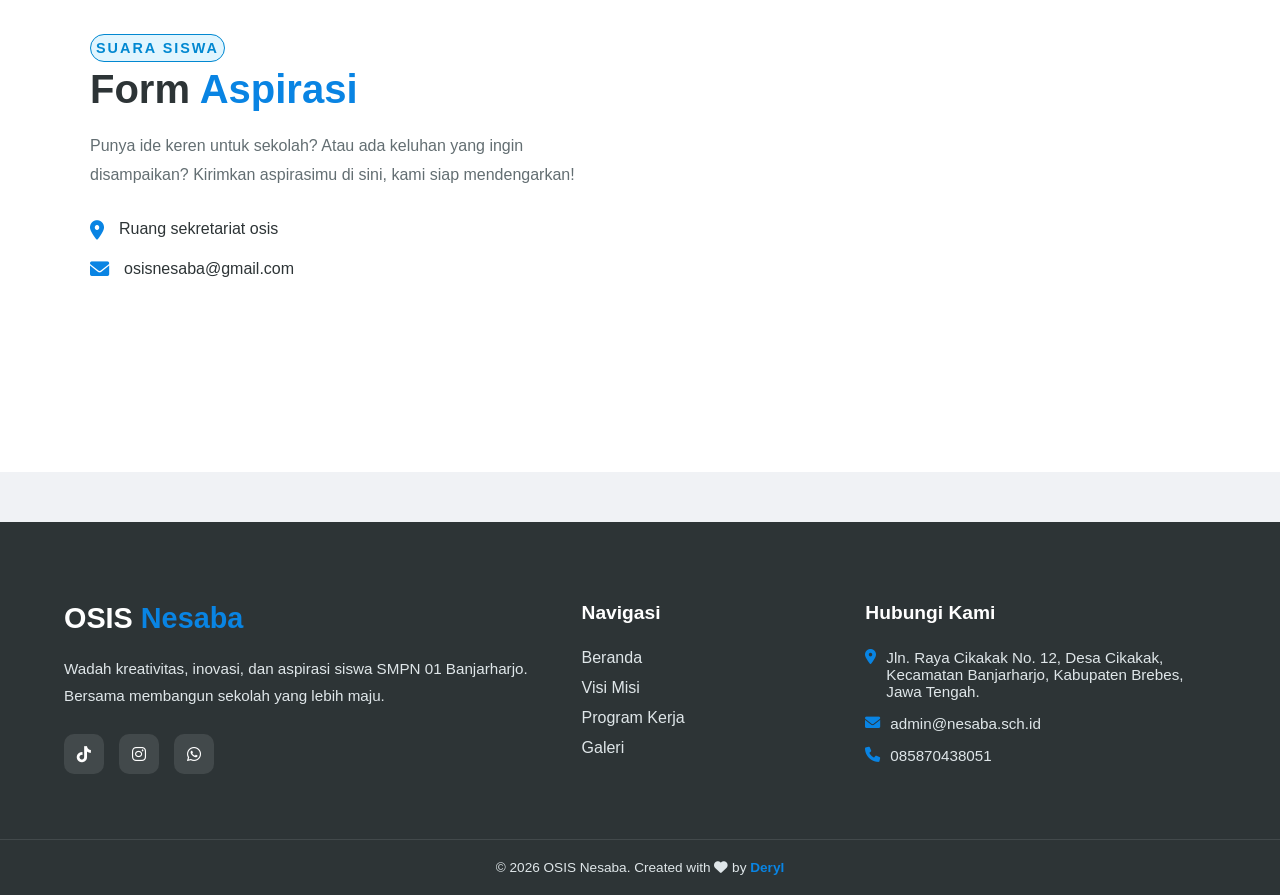
==== commit a49145ad: "Update index.html" ====
--- a/index.html
+++ b/index.html
@@ -21,10 +21,6 @@
 </head>
 
 <body>
-
-<div class="cursor-dot"></div>
-<div class="cursor-outline"></div>
-
     <nav class="navbar">
         <div class="nav-container">
             <a href="#" class="nav-logo">OSIS <span>NESABA</span></a>
